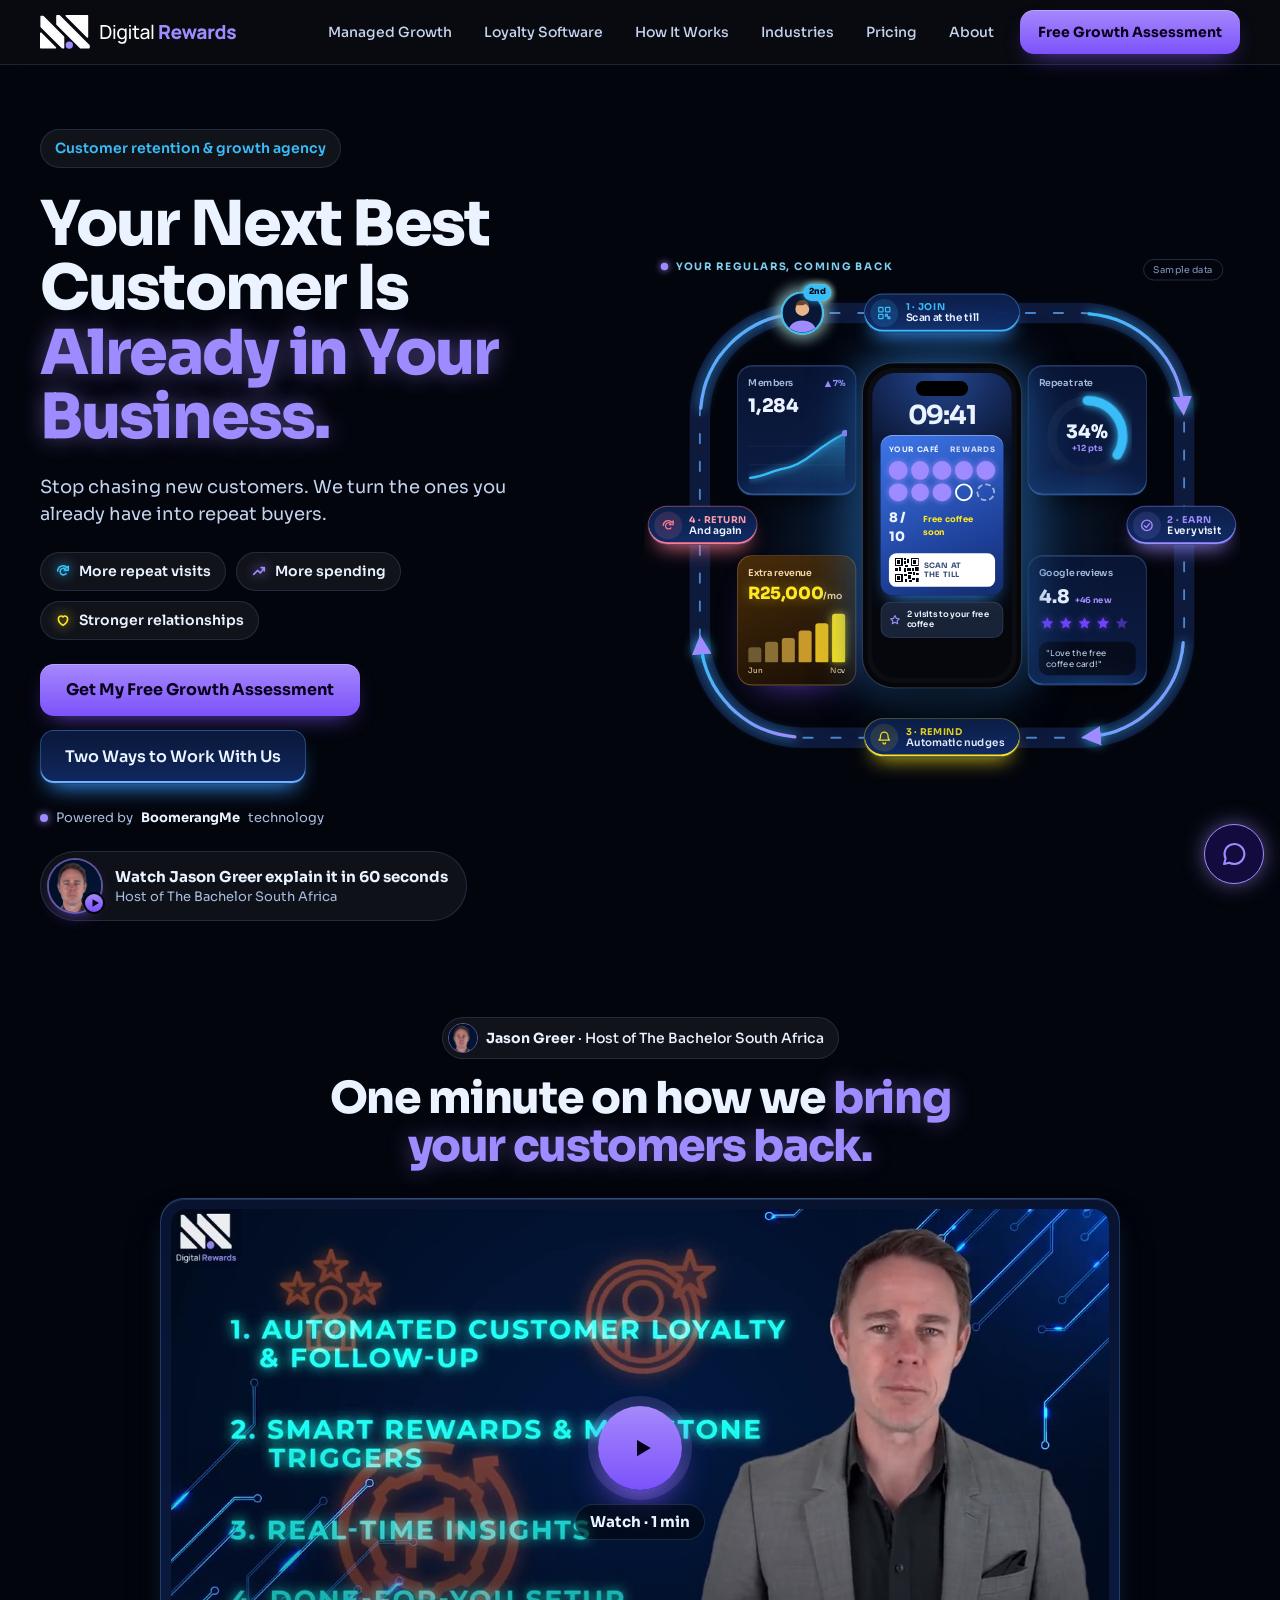
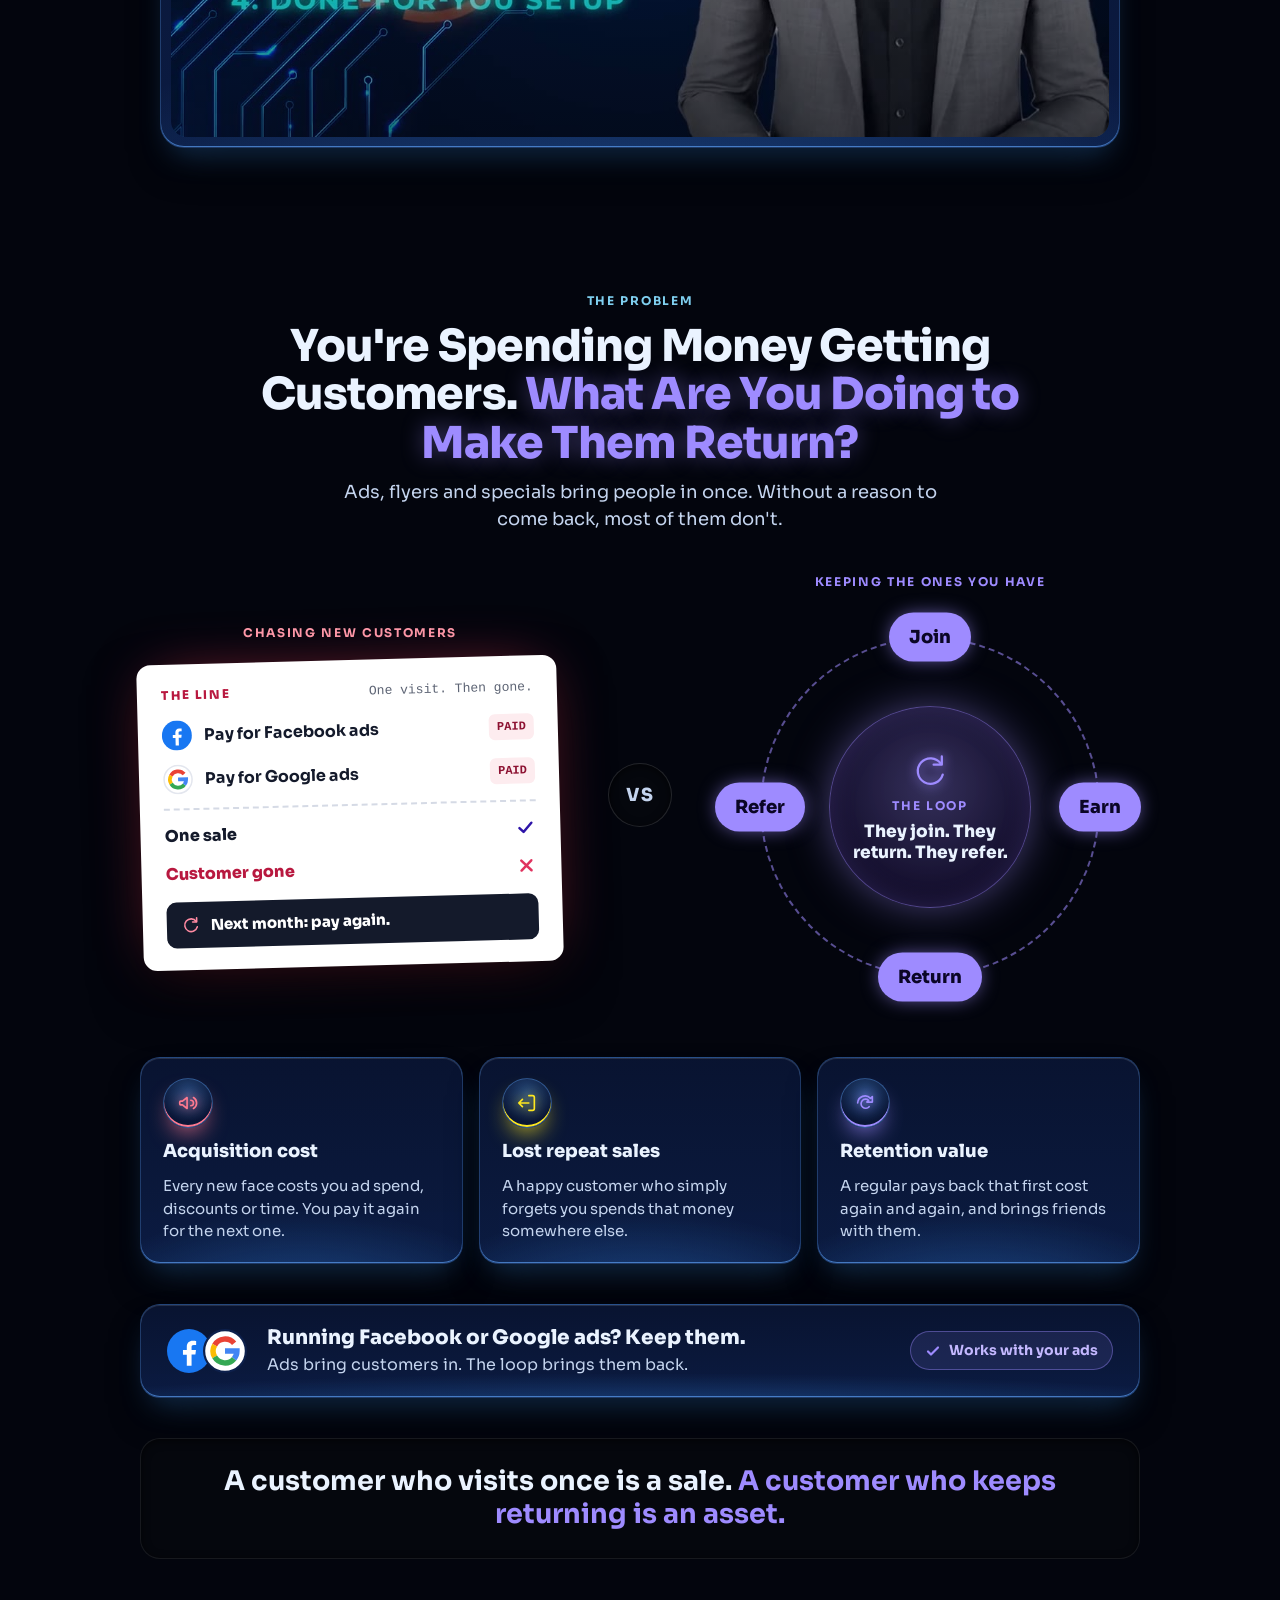
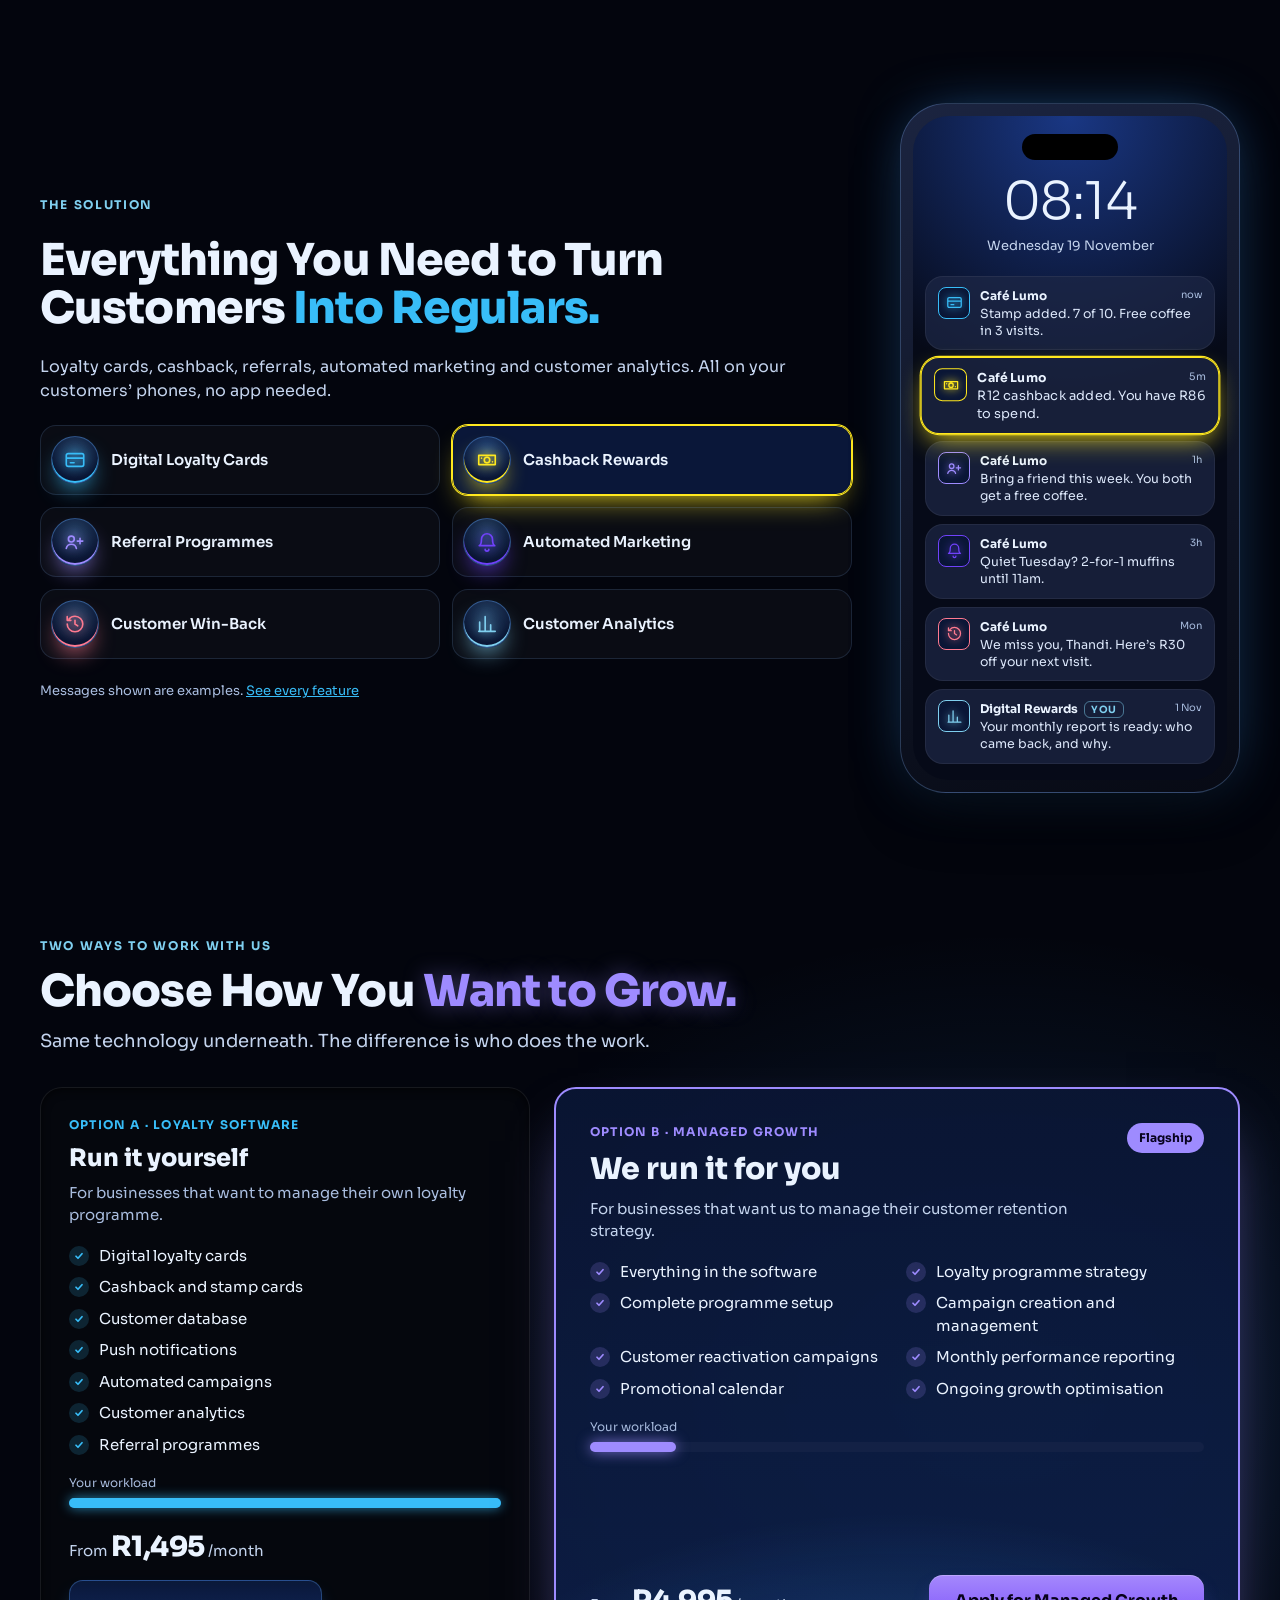
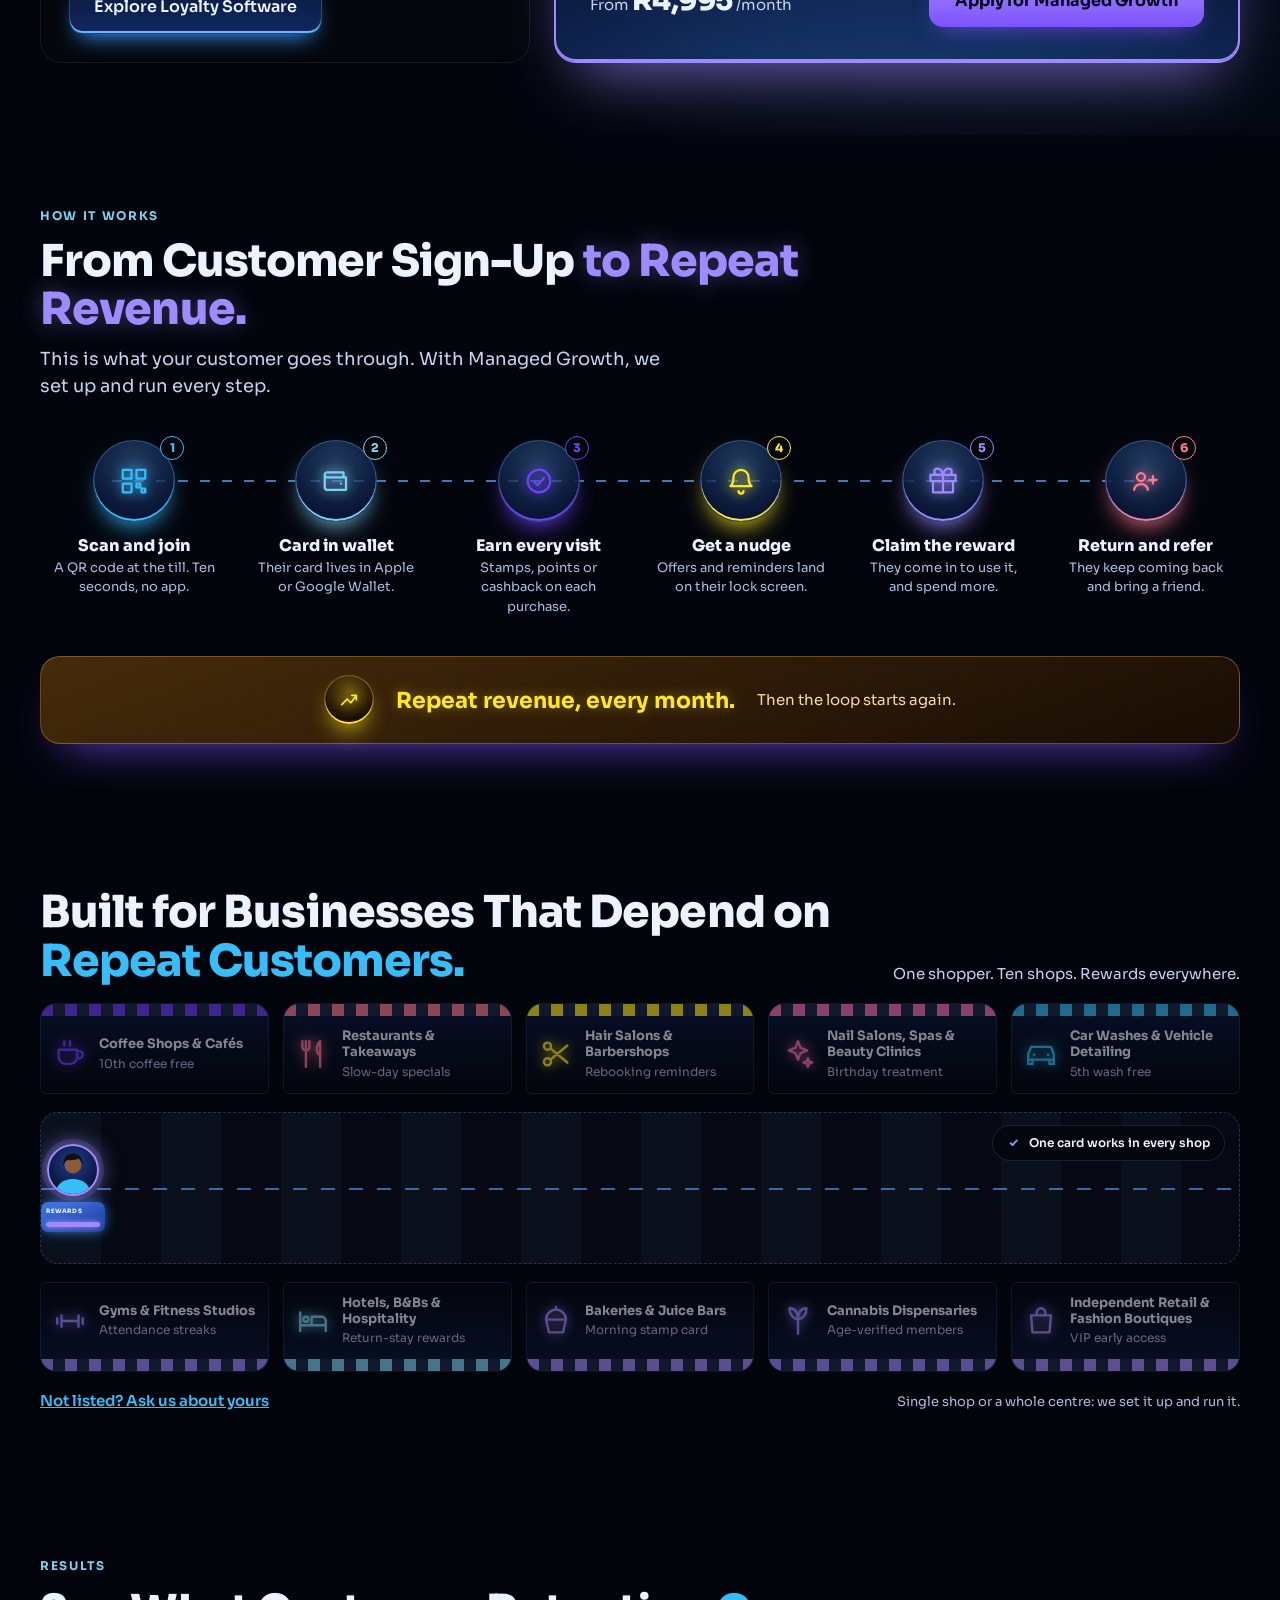
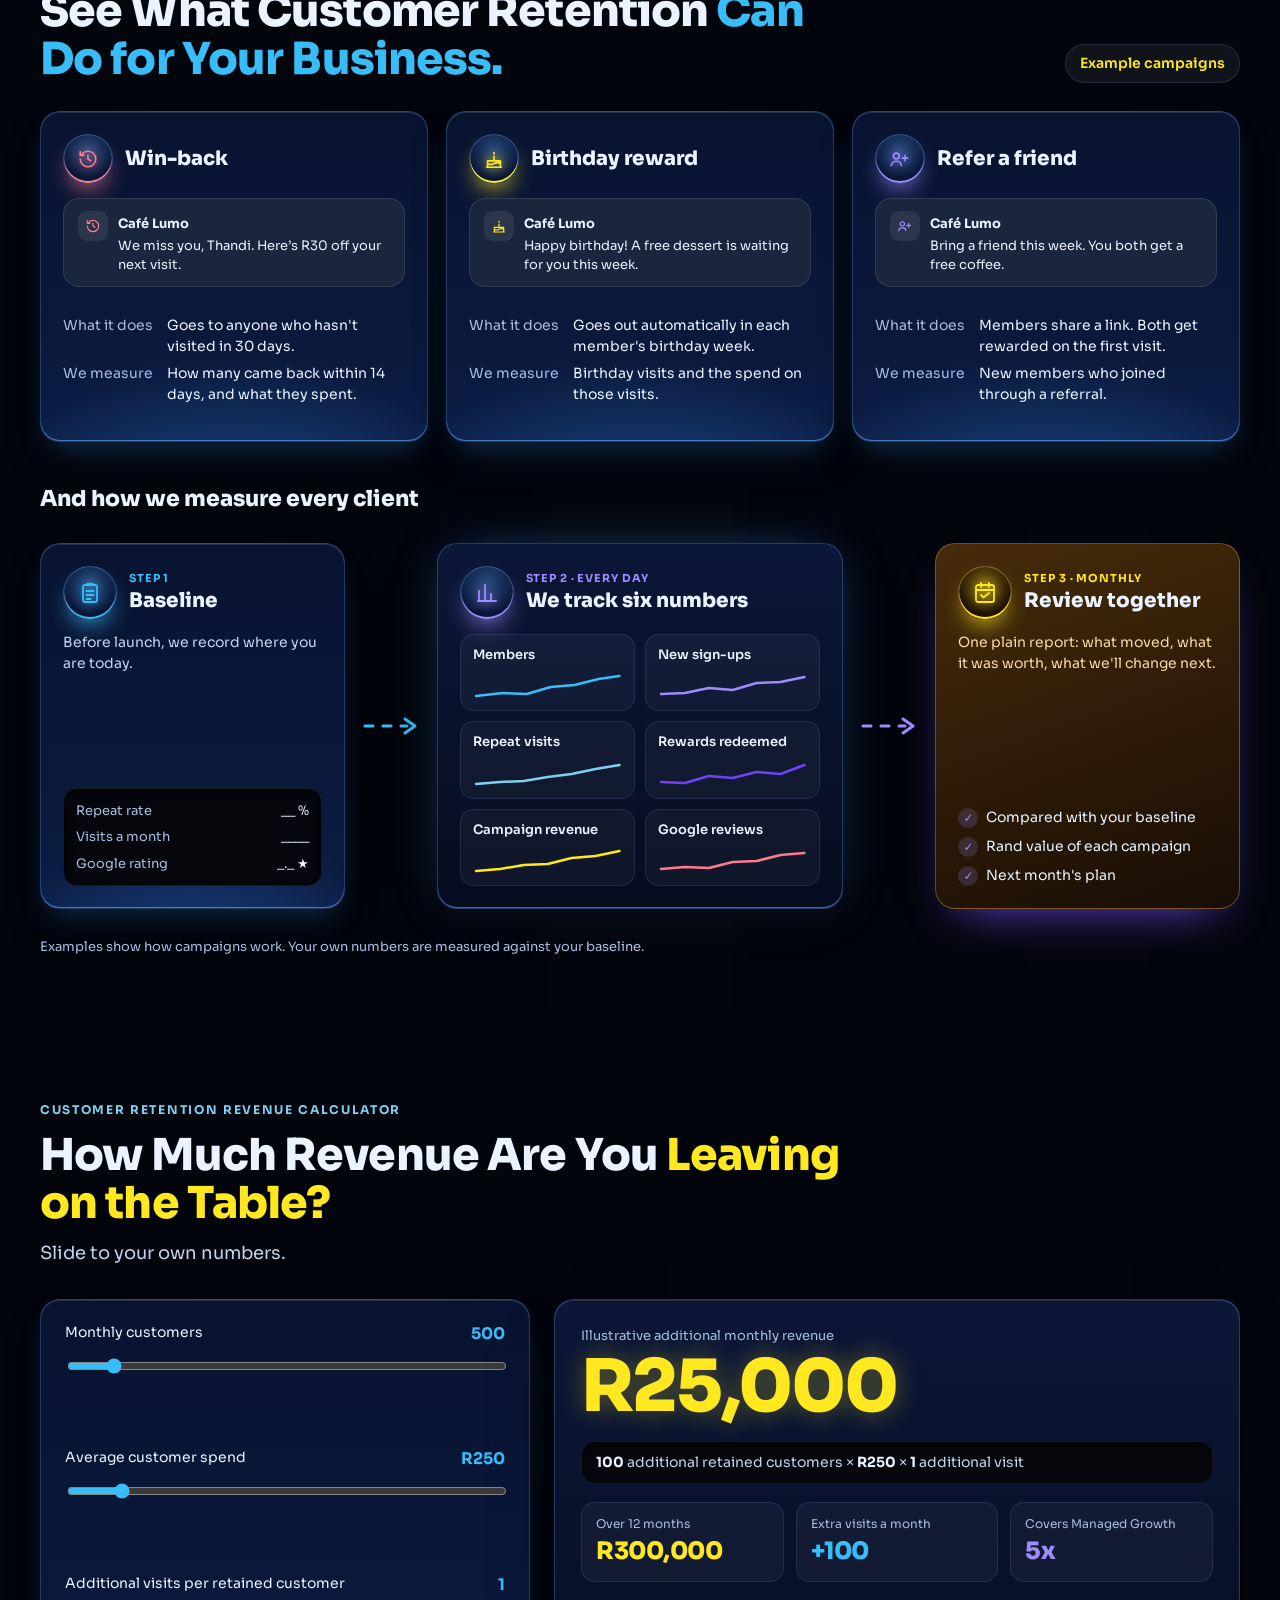
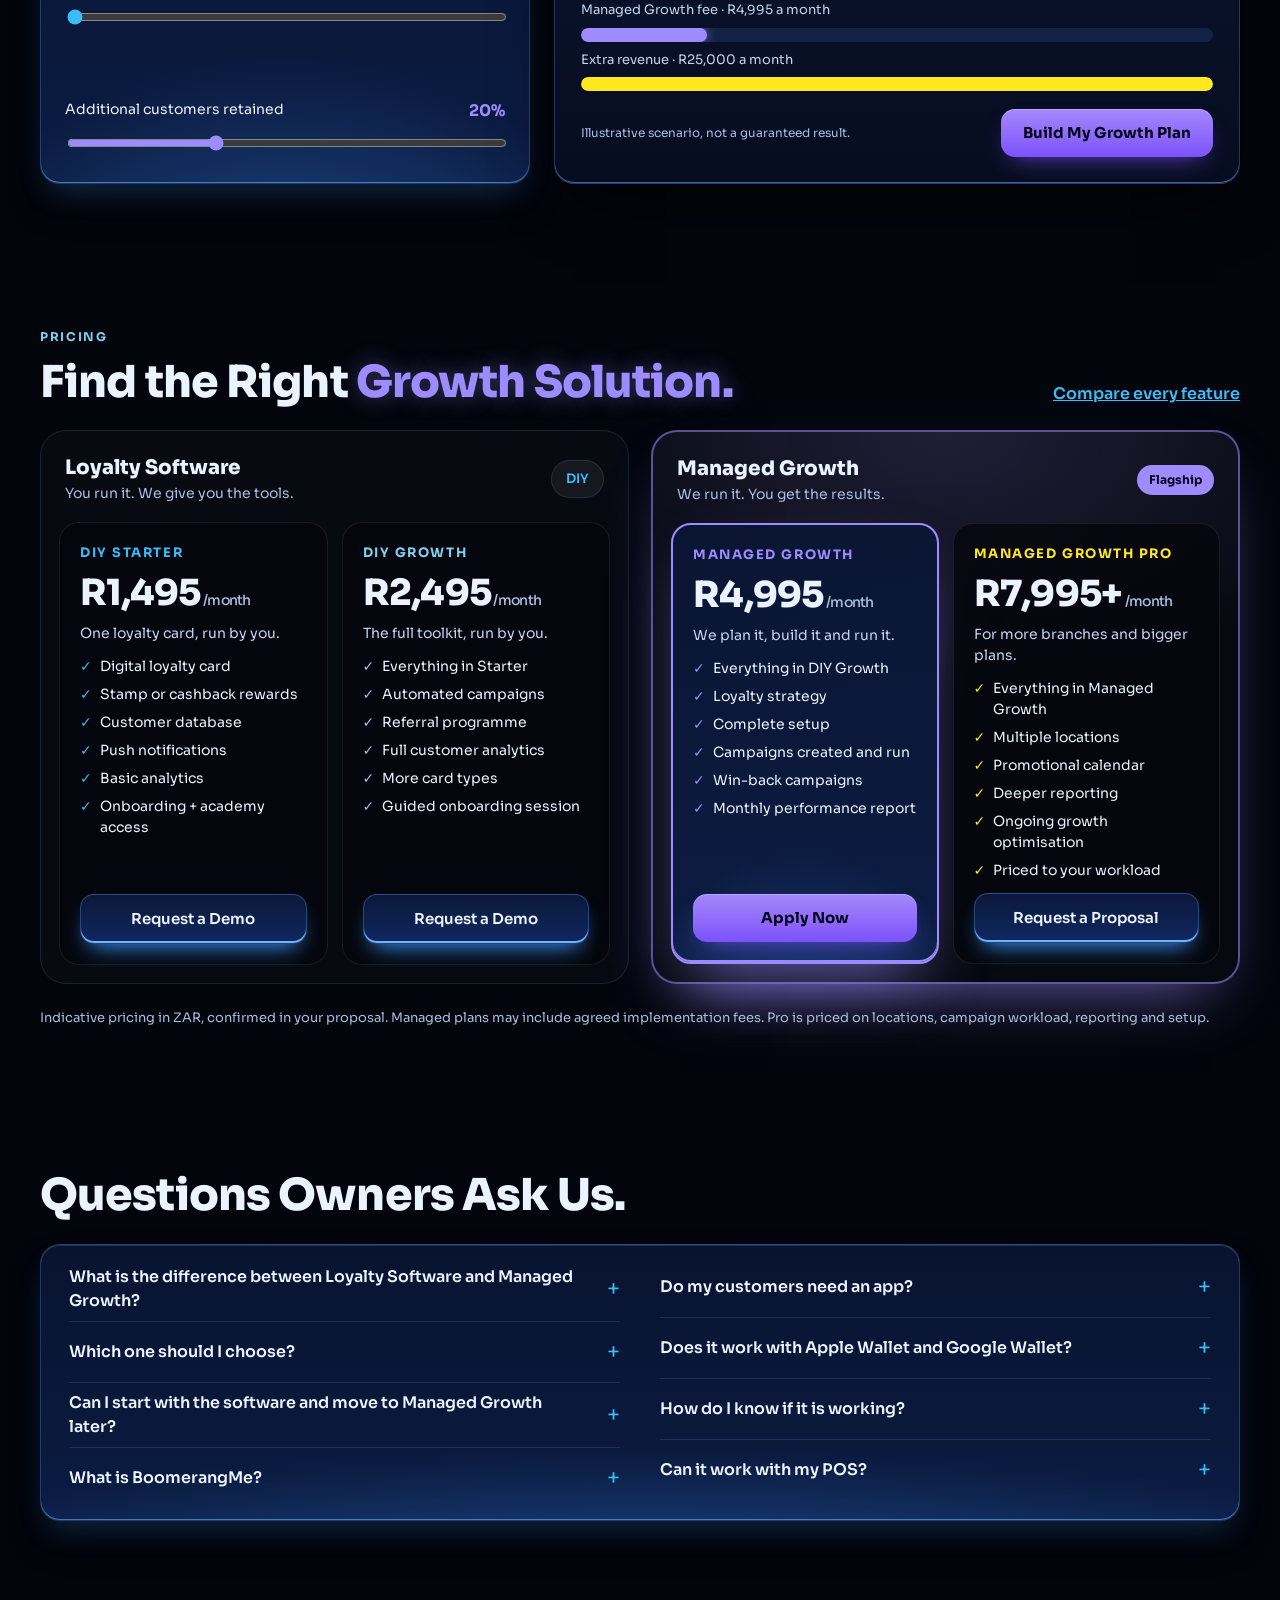
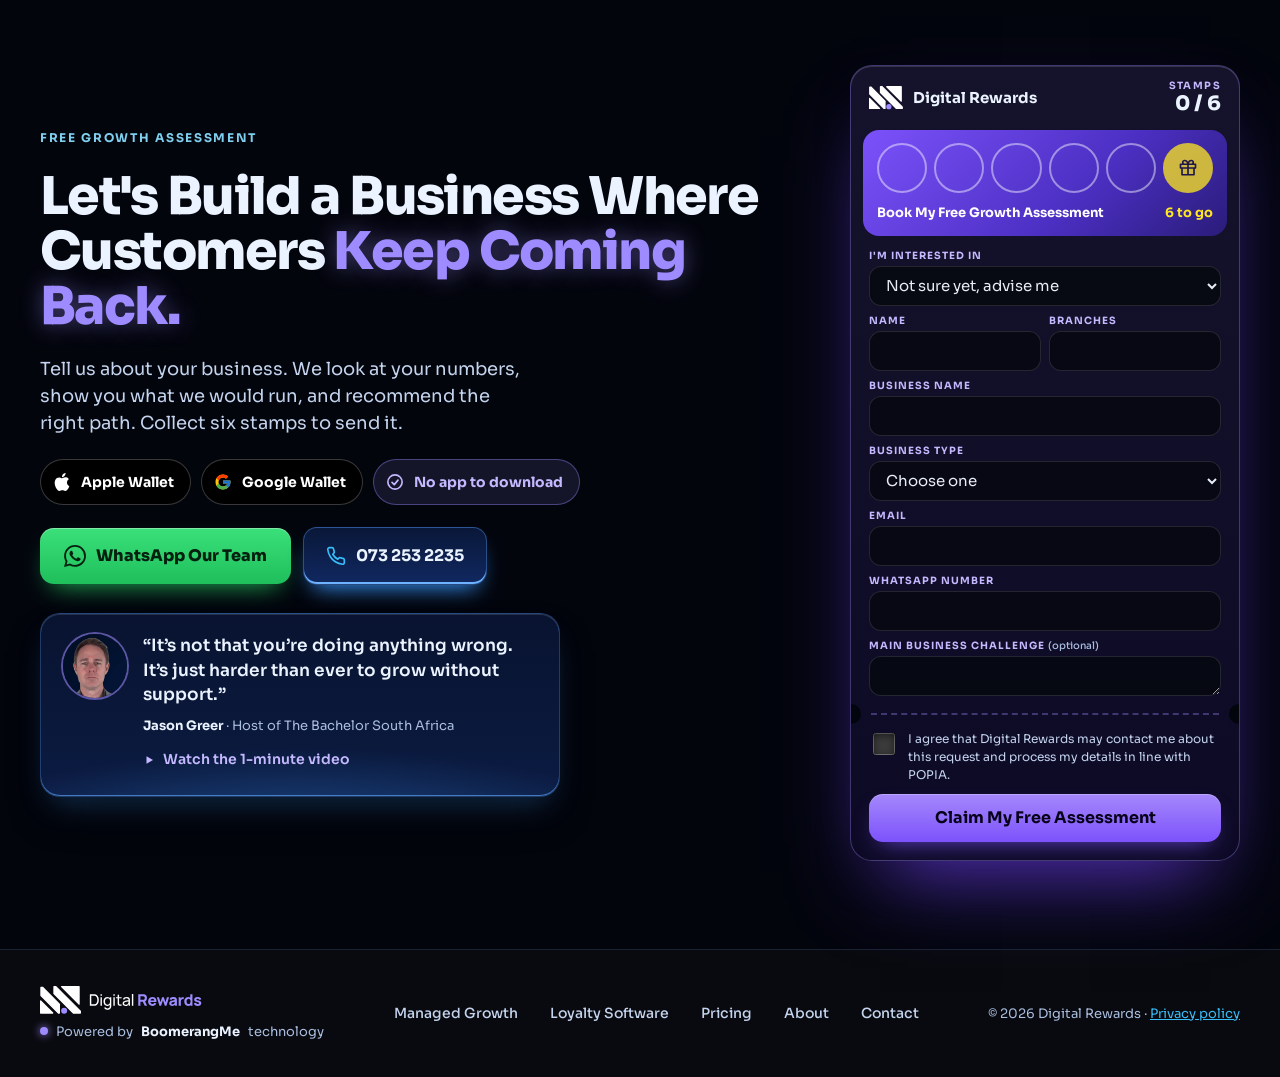
==== index.html @ 28b59754 "Digital Rewards v2: two-path site (Managed Growth flagship + DIY Loyalty Software), new home order, " ====
<!doctype html>
<html lang="en-ZA">
<head>
<meta charset="utf-8">
<meta name="viewport" content="width=device-width, initial-scale=1">
<meta name="robots" content="noindex, nofollow">
<title>Digital Rewards | Customer Retention &amp; Loyalty Agency South Africa</title>
<meta name="description" content="Digital Rewards helps local businesses attract, retain and reactivate customers with digital loyalty programmes, automated marketing and managed customer growth. Powered by BoomerangMe technology.">
<link rel="canonical" href="https://kavirg3.github.io/digital-rewards-v2/">
<meta property="og:type" content="website">
<meta property="og:title" content="Digital Rewards | Customer Retention &amp; Loyalty Agency South Africa">
<meta property="og:description" content="Digital Rewards helps local businesses attract, retain and reactivate customers with digital loyalty programmes, automated marketing and managed customer growth. Powered by BoomerangMe technology.">
<meta property="og:url" content="https://kavirg3.github.io/digital-rewards-v2/">
<meta name="theme-color" content="#03050D">
<link rel="icon" href="favicon.svg?v=2" type="image/svg+xml">
<link rel="icon" href="brand/png/favicon-32.png?v=2" sizes="32x32" type="image/png">
<link rel="apple-touch-icon" href="brand/png/dr-app-icon-180.png">
<meta property="og:image" content="https://kavirg3.github.io/digital-rewards-v2/brand/png/dr-share-1200x630.png">
<meta property="og:image:width" content="1200">
<meta property="og:image:height" content="630">
<link rel="preconnect" href="https://fonts.googleapis.com">
<link rel="preconnect" href="https://fonts.gstatic.com" crossorigin>
<link rel="stylesheet" href="https://fonts.googleapis.com/css2?family=Sora:wght@400;500;600;700;800&display=swap">
<link rel="stylesheet" href="styles.css?v=202611191200">
<link rel="stylesheet" href="v2.css?v=202611191200">
</head>
<body>
<a class="skip" href="#main">Skip to content</a>
<div style="background: radial-gradient(ellipse 1200px 700px at 20% -6%, rgba(29,53,140,0.42), transparent 62%), #03050D; color: #EAF3FF; font-family: Sora, system-ui, sans-serif; font-size: 16px; line-height: 1.5; color-scheme: dark">

<header style="position: sticky; top: 0; z-index: 20; background: rgba(11,13,17,0.74); backdrop-filter: blur(22px) saturate(150%); border-bottom: 1px solid rgba(120,170,235,0.16)">
<div style="max-width: 1200px; margin: 0 auto; padding: 10px 24px; display: flex; flex-wrap: wrap; align-items: center; justify-content: space-between; gap: 8px 20px">
<a href="./" style="display: flex; align-items: center; gap: 10px; color: #FFFFFF; text-decoration: none; font-weight: 800; font-size: 18px; min-height: 44px">
<img src="brand/dr-logo-horizontal.svg" alt="Digital Rewards" width="198" height="34" style="display:block"></a>
<nav aria-label="Main" style="display: flex; flex-wrap: wrap; align-items: center; gap: 2px 4px">
<a class="pill" href="managed-growth">Managed Growth</a>
<a class="pill" href="loyalty-software">Loyalty Software</a>
<a class="pill" href="./#how">How It Works</a>
<a class="pill" href="./#industries">Industries</a>
<a class="pill" href="pricing">Pricing</a>
<a class="pill" href="about">About</a>
<a class="cta" href="#assessment" style="min-height: 44px; padding: 0 18px; font-size: 14px; margin-left: 8px">Free Growth Assessment</a>
</nav>
</div>
</header>

<main id="main">
<section style="padding: 64px 24px 72px">
<div style="max-width: 1200px; margin: 0 auto; display: flex; flex-wrap: wrap; align-items: center; gap: 48px">
<div style="flex: 1 1 440px; min-width: 0; display: flex; flex-direction: column; gap: 24px">
<div class="chip" style="align-self: flex-start; color: #38BDF8">Customer retention &amp; growth agency</div>
<h1 style="margin: 0; font-size: clamp(36px, 5vw, 62px); line-height: 1.04; letter-spacing: -0.03em; font-weight: 800">Your Next Best Customer Is <span style="color: #9E8BFF; text-shadow: 0 0 22px rgba(158,139,255,0.45)">Already in Your Business.</span></h1>
<p style="margin: 0; color: #C4D4EE; font-size: 18px; max-width: 520px">Stop chasing new customers. We turn the ones you already have into repeat buyers.</p>
<div style="display: flex; flex-wrap: wrap; gap: 10px">
<span class="chip"><svg class="neon" aria-hidden="true" width="16" height="16" viewBox="0 0 24 24" fill="none" stroke="currentColor" stroke-width="2.4" stroke-linecap="round" stroke-linejoin="round" style="color: #38BDF8"><path d="M4 12a8 8 0 0114-5l2-2v6h-6l2-2a5 5 0 10.5 7"/></svg>More repeat visits</span>
<span class="chip"><svg class="neon" aria-hidden="true" width="16" height="16" viewBox="0 0 24 24" fill="none" stroke="currentColor" stroke-width="2.4" stroke-linecap="round" stroke-linejoin="round" style="color: #9E8BFF"><path d="M4 17l6-6 4 4 6-8M15 7h5v5"/></svg>More spending</span>
<span class="chip"><svg class="neon" aria-hidden="true" width="16" height="16" viewBox="0 0 24 24" fill="none" stroke="currentColor" stroke-width="2.4" stroke-linecap="round" stroke-linejoin="round" style="color: #FFE81F"><path d="M12 20s-7-4.4-7-10a4 4 0 017-2.5A4 4 0 0119 10c0 5.600-7 10-7 10z"/></svg>Stronger relationships</span>
</div>
<div style="display: flex; flex-wrap: wrap; gap: 14px">
<a class="cta" href="#assessment">Get My Free Growth Assessment</a>
<a class="edge" href="#paths">Two Ways to Work With Us</a>
</div>
<span class="v2-pw"><i></i>Powered by <b>BoomerangMe</b> technology</span>
<a class="jb" href="#video">
<span class="jb-face"><img src="media/jason-face.jpg?v=202611191200" alt="" width="52" height="52"><span class="jb-play" aria-hidden="true"><svg width="12" height="12" viewBox="0 0 24 24" fill="currentColor"><path d="M7 4.5v15l13-7.5z"/></svg></span></span>
<span class="jb-txt"><strong>Watch Jason Greer explain it in 60 seconds</strong><span>Host of The Bachelor South Africa</span></span>
</a>
</div>

<div class="hv" style="flex: 1 1 480px; min-width: 0; position: relative">
<div class="hv-in" style="width: 640px; height: 600px; position: absolute; left: 0; top: 0; overflow: hidden; background: radial-gradient(300px 300px at 50% 50%, rgba(56,152,255,0.32), transparent 70%); font-family: Sora, system-ui, sans-serif; color: #EAF3FF">

<svg aria-hidden="true" width="640" height="600" viewBox="0 0 640 600" fill="none" style="position: absolute; inset: 0">
<defs>
<linearGradient id="tc-g" x1="0" y1="0" x2="1" y2="1"><stop offset="0" stop-color="#38BDF8"/><stop offset="1" stop-color="#9E8BFF"/></linearGradient>
<marker id="tc-a" viewBox="0 0 10 10" refX="6" refY="5" markerWidth="6" markerHeight="6" orient="auto"><path d="M0 0L10 5L0 10z" fill="#9E8BFF"/></marker>
</defs>
<path d="M170 72 H470 A110 110 0 0 1 580 182 V418 A110 110 0 0 1 470 528 H170 A110 110 0 0 1 60 418 V182 A110 110 0 0 1 170 72 Z" stroke="#0E1A3C" stroke-width="22"/>
<path class="tc-flow" d="M170 72 H470 A110 110 0 0 1 580 182 V418 A110 110 0 0 1 470 528 H170 A110 110 0 0 1 60 418 V182 A110 110 0 0 1 170 72 Z" stroke="#5AA8FF" stroke-opacity="0.75" stroke-width="2" stroke-dasharray="10 20" stroke-linecap="round"/>
<g stroke="url(#tc-g)" stroke-width="3.5" stroke-linecap="round" marker-end="url(#tc-a)" style="filter: drop-shadow(0 0 6px #38BDF8)">
<path d="M478 73 A110 110 0 0 1 579 174"/><path d="M579 426 A110 110 0 0 1 478 527"/><path d="M162 527 A110 110 0 0 1 61 426"/><path d="M61 174 A110 110 0 0 1 162 73"/>
</g>
</svg>

<div style="position: absolute; left: 18px; top: 14px; display: flex; align-items: center; gap: 8px"><span style="width: 8px; height: 8px; border-radius: 50%; background: #9E8BFF; box-shadow: 0 0 8px #9E8BFF; animation: tc-blink 1.6s infinite"></span><span style="font-size: 11px; font-weight: 700; letter-spacing: 0.14em; text-transform: uppercase; color: #7FCFEF">Your regulars, coming back</span></div>
<div style="position: absolute; right: 18px; top: 14px; font-size: 10px; color: #7F97BE; border: 1px solid rgba(120,170,235,0.25); border-radius: 99px; padding: 3px 10px">Sample data</div>

<div style="position: absolute; left: 236px; top: 51px; width: 168px; height: 42px; border-radius: 99px; box-sizing: border-box; padding: 0 14px 0 6px; display: flex; align-items: center; gap: 8px; background: linear-gradient(180deg, rgba(13,32,76,0.95), rgba(18,44,104,0.98)); border: 1px solid rgba(96,165,250,0.4); box-shadow: inset 0 -2px 0 #38BDF8, 0 12px 22px -10px rgba(56,152,255,1)"><span style="width: 30px; height: 30px; border-radius: 50%; flex: none; background: rgba(56,189,248,0.16); display: flex; align-items: center; justify-content: center"><svg aria-hidden="true" width="16" height="16" viewBox="0 0 24 24" fill="none" stroke="#38BDF8" stroke-width="2" stroke-linejoin="round"><rect x="3" y="3" width="7" height="7" rx="1"/><rect x="14" y="3" width="7" height="7" rx="1"/><rect x="3" y="14" width="7" height="7" rx="1"/><path d="M14 14h3v3h-3zM18 18h3v3h-3z"/></svg></span><span style="display: flex; flex-direction: column; line-height: 1.15"><span style="font-size: 10px; font-weight: 700; color: #38BDF8; letter-spacing: 0.06em">1 · JOIN</span><span style="font-size: 11px; font-weight: 600">Scan at the till</span></span></div>
<div style="position: absolute; left: 518px; top: 279px; width: 118px; height: 42px; border-radius: 99px; box-sizing: border-box; padding: 0 10px 0 6px; display: flex; align-items: center; gap: 7px; background: linear-gradient(180deg, rgba(13,32,76,0.95), rgba(18,44,104,0.98)); border: 1px solid rgba(158,139,255,0.4); box-shadow: inset 0 -2px 0 #9E8BFF, 0 12px 22px -10px rgba(158,139,255,0.9)"><span style="width: 30px; height: 30px; border-radius: 50%; flex: none; background: rgba(158,139,255,0.14); display: flex; align-items: center; justify-content: center"><svg aria-hidden="true" width="16" height="16" viewBox="0 0 24 24" fill="none" stroke="#9E8BFF" stroke-width="2.2" stroke-linecap="round" stroke-linejoin="round"><circle cx="12" cy="12" r="8.5"/><path d="M8 12.5l3 3 5-6"/></svg></span><span style="display: flex; flex-direction: column; line-height: 1.15"><span style="font-size: 10px; font-weight: 700; color: #9E8BFF; letter-spacing: 0.06em">2 · EARN</span><span style="font-size: 11px; font-weight: 600">Every visit</span></span></div>
<div style="position: absolute; left: 236px; top: 507px; width: 168px; height: 42px; border-radius: 99px; box-sizing: border-box; padding: 0 14px 0 6px; display: flex; align-items: center; gap: 8px; background: linear-gradient(180deg, rgba(13,32,76,0.95), rgba(18,44,104,0.98)); border: 1px solid rgba(255,232,31,0.4); box-shadow: inset 0 -2px 0 #FFE81F, 0 12px 22px -10px rgba(255,232,31,0.8)"><span style="width: 30px; height: 30px; border-radius: 50%; flex: none; background: rgba(255,232,31,0.12); display: flex; align-items: center; justify-content: center"><svg aria-hidden="true" width="16" height="16" viewBox="0 0 24 24" fill="none" stroke="#FFE81F" stroke-width="2" stroke-linecap="round" stroke-linejoin="round"><path d="M6 9a6 6 0 0112 0c0 6 2.5 7 2.5 7h-17S6 15 6 9zM10 20a2 2 0 004 0"/></svg></span><span style="display: flex; flex-direction: column; line-height: 1.15"><span style="font-size: 10px; font-weight: 700; color: #FFE81F; letter-spacing: 0.06em">3 · REMIND</span><span style="font-size: 11px; font-weight: 600">Automatic nudges</span></span></div>
<div style="position: absolute; left: 4px; top: 279px; width: 118px; height: 42px; border-radius: 99px; box-sizing: border-box; padding: 0 10px 0 6px; display: flex; align-items: center; gap: 7px; background: linear-gradient(180deg, rgba(13,32,76,0.95), rgba(18,44,104,0.98)); border: 1px solid rgba(255,122,144,0.4); box-shadow: inset 0 -2px 0 #FF7A90, 0 12px 22px -10px rgba(255,122,144,0.9)"><span style="width: 30px; height: 30px; border-radius: 50%; flex: none; background: rgba(255,122,144,0.14); display: flex; align-items: center; justify-content: center"><svg aria-hidden="true" width="16" height="16" viewBox="0 0 24 24" fill="none" stroke="#FF7A90" stroke-width="2" stroke-linecap="round" stroke-linejoin="round"><path d="M4 12a8 8 0 0114-5l2-2v6h-6l2-2a5 5 0 10.5 7"/></svg></span><span style="display: flex; flex-direction: column; line-height: 1.15"><span style="font-size: 10px; font-weight: 700; color: #FF9CAC; letter-spacing: 0.06em">4 · RETURN</span><span style="font-size: 11px; font-weight: 600">And again</span></span></div>

<div style="position: absolute; left: 100px; top: 128px; width: 128px; height: 140px; border-radius: 16px; padding: 10px 11px; box-sizing: border-box; background: radial-gradient(120% 90% at 50% 130%, rgba(59,150,255,0.38), rgba(59,150,255,0) 62%), linear-gradient(180deg, rgba(10,22,54,0.92), rgba(13,32,76,0.88)); border: 1px solid rgba(96,165,250,0.26); box-shadow: inset 0 1px 0 rgba(255,255,255,0.10), inset 0 -1px 0 rgba(96,165,250,0.6), 0 16px 30px -16px rgba(0,0,0,0.9); display: flex; flex-direction: column; gap: 2px">
<div style="display: flex; justify-content: space-between; align-items: baseline"><span style="font-size: 10px; color: #A9BDDF; font-weight: 600">Members</span><span style="font-size: 9px; font-weight: 700; color: #9E8BFF">▲ 7%</span></div>
<span style="font-size: 20px; font-weight: 800; letter-spacing: -0.02em">1,284</span>
<svg aria-hidden="true" width="106" height="62" viewBox="0 0 106 62" fill="none" style="margin-top: auto"><defs><linearGradient id="tc-m" x1="0" y1="0" x2="0" y2="1"><stop offset="0" stop-color="#38BDF8" stop-opacity="0.5"/><stop offset="1" stop-color="#38BDF8" stop-opacity="0"/></linearGradient></defs><path d="M0 20H106M0 40H106" stroke="rgba(120,170,235,0.10)"/><path d="M2 54 C18 52 26 46 38 44 S60 36 70 28 S92 12 104 6 L104 62 L2 62Z" fill="url(#tc-m)"/><path d="M2 54 C18 52 26 46 38 44 S60 36 70 28 S92 12 104 6" stroke="#38BDF8" stroke-width="2.5" stroke-linecap="round" style="filter: drop-shadow(0 0 4px #38BDF8)"/><circle cx="104" cy="6" r="3.5" fill="#9E8BFF"/></svg>
</div>

<div style="position: absolute; left: 412px; top: 128px; width: 128px; height: 140px; border-radius: 16px; padding: 10px 11px; box-sizing: border-box; background: radial-gradient(120% 90% at 50% 130%, rgba(59,150,255,0.38), rgba(59,150,255,0) 62%), linear-gradient(180deg, rgba(10,22,54,0.92), rgba(13,32,76,0.88)); border: 1px solid rgba(96,165,250,0.26); box-shadow: inset 0 1px 0 rgba(255,255,255,0.10), inset 0 -1px 0 rgba(96,165,250,0.6), 0 16px 30px -16px rgba(0,0,0,0.9); display: flex; flex-direction: column; align-items: center; gap: 2px">
<span style="align-self: flex-start; font-size: 10px; color: #A9BDDF; font-weight: 600">Repeat rate</span>
<svg role="img" aria-label="Sample repeat rate 34 percent, up from 22" width="96" height="96" viewBox="0 0 96 96"><circle cx="48" cy="48" r="38" fill="none" stroke="#132145" stroke-width="10"/><circle cx="48" cy="48" r="38" fill="none" stroke="#3A4E78" stroke-width="10" stroke-dasharray="52.5 238.8" transform="rotate(-90 48 48)"/><circle cx="48" cy="48" r="38" fill="none" stroke="#38BDF8" stroke-width="10" stroke-linecap="round" stroke-dasharray="81.2 238.8" transform="rotate(-90 48 48)" style="filter: drop-shadow(0 0 5px #38BDF8)"/><text x="48" y="50" text-anchor="middle" fill="#EAF3FF" font-size="20" font-weight="800" font-family="Sora, sans-serif">34%</text><text x="48" y="64" text-anchor="middle" fill="#9E8BFF" font-size="9" font-weight="700" font-family="Sora, sans-serif">+12 pts</text></svg>
</div>

<div style="position: absolute; left: 100px; top: 332px; width: 128px; height: 140px; border-radius: 16px; padding: 10px 11px; box-sizing: border-box; background: linear-gradient(160deg, rgba(78,48,10,0.92), rgba(26,14,4,0.94)); border: 1px solid rgba(243,182,100,0.34); box-shadow: 0 18px 40px -24px rgba(124,82,251,0.85); display: flex; flex-direction: column; gap: 2px">
<span style="font-size: 10px; color: #F6D9A8; font-weight: 600">Extra revenue</span>
<span style="font-size: 18px; font-weight: 800; letter-spacing: -0.02em; color: #FFE81F; text-shadow: 0 0 14px rgba(255,232,31,0.4)">R25,000<span style="font-size: 10px; font-weight: 600; color: #F6D9A8">/mo</span></span>
<div style="margin-top: auto; display: flex; align-items: flex-end; gap: 4px; height: 52px">
<div style="flex: 1; height: 30%; border-radius: 3px 3px 1px 1px; background: #6E5A33"></div><div style="flex: 1; height: 42%; border-radius: 3px 3px 1px 1px; background: #8A6E36"></div><div style="flex: 1; height: 50%; border-radius: 3px 3px 1px 1px; background: #A98432"></div><div style="flex: 1; height: 66%; border-radius: 3px 3px 1px 1px; background: #C99B2A"></div><div style="flex: 1; height: 80%; border-radius: 3px 3px 1px 1px; background: #E6BC1F"></div><div style="flex: 1; height: 100%; border-radius: 3px 3px 1px 1px; background: #FFE81F; box-shadow: 0 0 10px rgba(255,232,31,0.7)"></div>
</div>
<div style="display: flex; justify-content: space-between; font-size: 8px; color: #F6D9A8"><span>Jun</span><span>Nov</span></div>
</div>

<div style="position: absolute; left: 412px; top: 332px; width: 128px; height: 140px; border-radius: 16px; padding: 10px 11px; box-sizing: border-box; background: radial-gradient(120% 90% at 50% 130%, rgba(59,150,255,0.38), rgba(59,150,255,0) 62%), linear-gradient(180deg, rgba(10,22,54,0.92), rgba(13,32,76,0.88)); border: 1px solid rgba(96,165,250,0.26); box-shadow: inset 0 1px 0 rgba(255,255,255,0.10), inset 0 -1px 0 rgba(96,165,250,0.6), 0 16px 30px -16px rgba(0,0,0,0.9); display: flex; flex-direction: column; gap: 4px">
<span style="font-size: 10px; color: #A9BDDF; font-weight: 600">Google reviews</span>
<div style="display: flex; align-items: baseline; gap: 5px"><span style="font-size: 20px; font-weight: 800">4.8</span><span style="font-size: 9px; font-weight: 700; color: #9E8BFF">+46 new</span></div>
<div style="display: flex; gap: 2px" role="img" aria-label="4.8 out of 5 stars">
<svg aria-hidden="true" width="18" height="18" viewBox="0 0 24 24" fill="#7042FA" style="filter: drop-shadow(0 0 4px rgba(112,66,250,0.7))"><path d="M12 3.5l2.6 5.4 5.9.8-4.3 4.1 1 5.8-5.2-2.8-5.2 2.8 1-5.8-4.3-4.1 5.9-.8z"/></svg><svg aria-hidden="true" width="18" height="18" viewBox="0 0 24 24" fill="#7042FA" style="filter: drop-shadow(0 0 4px rgba(112,66,250,0.7))"><path d="M12 3.5l2.6 5.4 5.9.8-4.3 4.1 1 5.8-5.2-2.8-5.2 2.8 1-5.8-4.3-4.1 5.9-.8z"/></svg><svg aria-hidden="true" width="18" height="18" viewBox="0 0 24 24" fill="#7042FA" style="filter: drop-shadow(0 0 4px rgba(112,66,250,0.7))"><path d="M12 3.5l2.6 5.4 5.9.8-4.3 4.1 1 5.8-5.2-2.8-5.2 2.8 1-5.8-4.3-4.1 5.9-.8z"/></svg><svg aria-hidden="true" width="18" height="18" viewBox="0 0 24 24" fill="#7042FA" style="filter: drop-shadow(0 0 4px rgba(112,66,250,0.7))"><path d="M12 3.5l2.6 5.4 5.9.8-4.3 4.1 1 5.8-5.2-2.8-5.2 2.8 1-5.8-4.3-4.1 5.9-.8z"/></svg><svg aria-hidden="true" width="18" height="18" viewBox="0 0 24 24" fill="#7042FA" opacity="0.55"><path d="M12 3.5l2.6 5.4 5.9.8-4.3 4.1 1 5.8-5.2-2.8-5.2 2.8 1-5.8-4.3-4.1 5.9-.8z"/></svg>
</div>
<div style="margin-top: auto; border-radius: 10px; padding: 6px 8px; background: rgba(5,7,13,0.7); font-size: 9px; color: #C4D4EE; line-height: 1.35">"Love the free coffee card!"</div>
</div>

<div style="position: absolute; left: 234px; top: 125px; width: 172px; height: 350px; border-radius: 34px; background: #0B0D13; border: 1px solid rgba(150,180,230,0.3); box-shadow: inset 0 0 0 5px #05060A, 0 30px 60px -18px rgba(0,0,0,0.9), 0 0 60px -6px rgba(56,152,255,0.8); padding: 10px; box-sizing: border-box">
<div style="height: 100%; border-radius: 26px; overflow: hidden; background: radial-gradient(160px 160px at 50% 0%, rgba(62,118,234,0.5), transparent 70%), linear-gradient(180deg, #0A1636, #05070D 75%); padding: 9px 9px 0; box-sizing: border-box; display: flex; flex-direction: column; gap: 7px">
<div style="align-self: center; width: 56px; height: 16px; border-radius: 99px; background: #000"></div>
<div style="text-align: center; font-size: 28px; font-weight: 700; letter-spacing: -0.04em; line-height: 1">09:41</div>
<div style="border-radius: 13px; background: linear-gradient(155deg, #3E76EA, #1D3F97 70%, #142C6E); box-shadow: inset 0 1px 0 rgba(255,255,255,0.35), 0 12px 22px -10px rgba(56,152,255,0.9); padding: 9px; display: flex; flex-direction: column; gap: 7px">
<div style="display: flex; justify-content: space-between; font-size: 8px; font-weight: 700; letter-spacing: 0.1em; text-transform: uppercase"><span>Your Café</span><span style="opacity: 0.85">Rewards</span></div>
<div style="display: grid; grid-template-columns: repeat(5, minmax(0, 1fr)); gap: 4px">
<div style="aspect-ratio: 1; border-radius: 50%; background: #9E8BFF; box-shadow: 0 0 7px rgba(158,139,255,0.85)"></div><div style="aspect-ratio: 1; border-radius: 50%; background: #9E8BFF; box-shadow: 0 0 7px rgba(158,139,255,0.85)"></div><div style="aspect-ratio: 1; border-radius: 50%; background: #9E8BFF; box-shadow: 0 0 7px rgba(158,139,255,0.85)"></div><div style="aspect-ratio: 1; border-radius: 50%; background: #9E8BFF; box-shadow: 0 0 7px rgba(158,139,255,0.85)"></div><div style="aspect-ratio: 1; border-radius: 50%; background: #9E8BFF; box-shadow: 0 0 7px rgba(158,139,255,0.85)"></div>
<div style="aspect-ratio: 1; border-radius: 50%; background: #9E8BFF; box-shadow: 0 0 7px rgba(158,139,255,0.85)"></div><div style="aspect-ratio: 1; border-radius: 50%; background: #9E8BFF; box-shadow: 0 0 7px rgba(158,139,255,0.85)"></div><div style="aspect-ratio: 1; border-radius: 50%; background: #9E8BFF; box-shadow: 0 0 7px rgba(158,139,255,0.85)"></div><div style="aspect-ratio: 1; border-radius: 50%; border: 2px solid #fff; box-sizing: border-box; animation: tc-pulse 2s infinite"></div><div style="aspect-ratio: 1; border-radius: 50%; border: 2px dashed rgba(255,255,255,0.55); box-sizing: border-box"></div>
</div>
<div style="display: flex; justify-content: space-between; align-items: baseline"><span style="font-size: 14px; font-weight: 800">8 / 10</span><span style="font-size: 9px; font-weight: 700; color: #FFE81F">Free coffee soon</span></div>
<div style="display: flex; align-items: center; gap: 6px; background: #fff; border-radius: 8px; padding: 5px 6px">
<svg role="img" aria-label="Member QR code" width="26" height="26" viewBox="0 0 21 21" shape-rendering="crispEdges"><path fill="#03050D" d="M0 0h7v7H0zM1 1v5h5V1zM2 2h3v3H2zM14 0h7v7h-7zM15 1v5h5V1zM16 2h3v3h-3zM0 14h7v7H0zM1 15v5h5v-5zM2 16h3v3H2zM8 0h2v2H8zM11 1h2v3h-2zM8 3h2v2H8zM9 6h3v2H9zM8 9h2v3H8zM11 9h3v2h-3zM15 9h2v2h-2zM18 8h3v3h-3zM0 9h3v2H0zM4 8h2v3H4zM12 12h3v2h-3zM16 12h2v3h-2zM19 13h2v2h-2zM8 14h3v2H8zM12 15h2v3h-2zM9 18h2v3H9zM15 17h3v2h-3zM19 17h2v4h-2zM13 19h2v2h-2z"/></svg>
<span style="font-size: 8px; font-weight: 700; color: #3A4E78; text-transform: uppercase; letter-spacing: 0.06em; line-height: 1.2">Scan at<br>the till</span>
</div>
</div>
<div style="border-radius: 11px; padding: 7px 8px; background: rgba(30,40,64,0.85); border: 1px solid rgba(255,255,255,0.10); display: flex; gap: 6px; align-items: center">
<svg aria-hidden="true" width="13" height="13" viewBox="0 0 24 24" fill="none" stroke="#9E8BFF" stroke-width="2.2" stroke-linecap="round" stroke-linejoin="round" style="flex: none"><path d="M12 3.5l2.6 5.4 5.9.8-4.3 4.1 1 5.8-5.2-2.8-5.2 2.8 1-5.8-4.3-4.1 5.9-.8z"/></svg>
<span style="font-size: 9px; font-weight: 600; line-height: 1.25">2 visits to your free coffee</span>
</div>
</div>
</div>

<div class="tc-walker" role="img" aria-label="A regular customer on their 9th visit" style="width: 46px; height: 46px">
<div style="width: 46px; height: 46px; border-radius: 50%; background: #0A1636; border: 2px solid #9E8BFF; box-shadow: 0 0 18px rgba(158,139,255,0.7); overflow: hidden; box-sizing: border-box; position: relative"><svg aria-hidden="true" width="42" height="42" viewBox="0 0 48 48" style="position: absolute; left: 0; top: 0"><circle cx="24" cy="19" r="8.5" fill="#C68B5E"/><path d="M15.5 17.5c0-6 4-9.5 8.5-9.5s8.5 3.5 8.5 9c-2-2.5-5-3.5-8.5-3.5s-6.5 1.5-8.5 4z" fill="#1E1410"/><path d="M6 48c1.5-10 8.5-15 18-15s16.5 5 18 15z" fill="#38BDF8"/></svg></div>
<div style="position: absolute; right: -8px; top: -8px; height: 18px; border-radius: 99px; background: #9E8BFF; color: #080320; font-size: 9px; font-weight: 800; display: flex; align-items: center; padding: 0 6px; box-shadow: 0 0 8px rgba(158,139,255,0.8)">9th</div>
</div>
<div class="tc-walker" role="img" aria-label="A customer on their 5th visit" style="width: 46px; height: 46px; animation-delay: -5s">
<div style="width: 46px; height: 46px; border-radius: 50%; background: #0A1636; border: 2px solid #FFE81F; box-shadow: 0 0 18px rgba(255,232,31,0.6); overflow: hidden; box-sizing: border-box; position: relative"><svg aria-hidden="true" width="42" height="42" viewBox="0 0 48 48" style="position: absolute; left: 0; top: 0"><circle cx="24" cy="19" r="8.5" fill="#8D5B3A"/><path d="M14.5 20c-1-8 3.5-12.5 9.5-12.5s10.5 4.5 9.5 12.5c-.5-4-2-6.5-4-7.5-2.5 1.5-7 2-11 1.5-2 1-3.5 3-4 6z" fill="#14100E"/><circle cx="16" cy="21" r="2.6" fill="#14100E"/><circle cx="32" cy="21" r="2.6" fill="#14100E"/><path d="M6 48c1.5-10 8.5-15 18-15s16.5 5 18 15z" fill="#FF7A90"/></svg></div>
<div style="position: absolute; right: -8px; top: -8px; height: 18px; border-radius: 99px; background: #FFE81F; color: #03050D; font-size: 9px; font-weight: 800; display: flex; align-items: center; padding: 0 6px; box-shadow: 0 0 8px rgba(255,232,31,0.8)">5th</div>
</div>
<div class="tc-walker" role="img" aria-label="A new customer on their 2nd visit" style="width: 46px; height: 46px; animation-delay: -10s">
<div style="width: 46px; height: 46px; border-radius: 50%; background: #0A1636; border: 2px solid #38BDF8; box-shadow: 0 0 18px rgba(56,189,248,0.7); overflow: hidden; box-sizing: border-box; position: relative"><svg aria-hidden="true" width="42" height="42" viewBox="0 0 48 48" style="position: absolute; left: 0; top: 0"><circle cx="24" cy="19" r="8.5" fill="#E8B48A"/><path d="M15.5 18c0-6.5 4-10 8.5-10s8.5 3.5 8.5 10c-1.5-3-3-4.5-4.5-5-2 1.5-6.5 2-10 1-1.2.8-2 2.2-2.5 4z" fill="#6B4423"/><path d="M6 48c1.5-10 8.5-15 18-15s16.5 5 18 15z" fill="#9E8BFF"/></svg></div>
<div style="position: absolute; right: -8px; top: -8px; height: 18px; border-radius: 99px; background: #38BDF8; color: #03050D; font-size: 9px; font-weight: 800; display: flex; align-items: center; padding: 0 6px; box-shadow: 0 0 8px rgba(56,189,248,0.8)">2nd</div>
</div>
</div>
</div>
</div>
</section>

<section id="video" class="mv" aria-labelledby="mv-h">
<div class="mv-wrap">
<div class="mv-head">
<div class="chip mv-who"><img src="media/jason-face.jpg?v=202611191200" alt="" width="28" height="28"><span><strong>Jason Greer</strong> · Host of The Bachelor South Africa</span></div>
<h2 id="mv-h">One minute on how we <span>bring your customers back.</span></h2>
</div>
<div class="mv-frame glass" data-mv>
<video class="mv-video" preload="none" playsinline poster="media/jason-poster.jpg?v=202611191200" aria-label="Jason Greer explains how Digital Rewards works">
<source src="media/jason.mp4?v=202611191200" type="video/mp4">
<a href="media/jason.mp4">Download the video</a>
</video>
<button type="button" class="mv-play" aria-label="Play the video (1 minute)">
<span class="mv-orb"><svg aria-hidden="true" width="30" height="30" viewBox="0 0 24 24" fill="currentColor"><path d="M8 5.5v13l11-6.5z"/></svg></span>
<span class="mv-len">Watch · 1 min</span>
</button>
</div>
</div>
</section>

<section id="problem" class="v2-sec">
<div style="max-width: 1200px; margin: 0 auto; display: flex; flex-direction: column; align-items: center; gap: 40px">
<div class="v2-head c">
<span class="v2-kick">The problem</span>
<h2 class="v2-h2">You're Spending Money Getting Customers. <span class="v2-v">What Are You Doing to Make Them Return?</span></h2>
<p class="v2-sub">Ads, flyers and specials bring people in once. Without a reason to come back, most of them don't.</p>
</div>
<div style="width: 100%; display: flex; flex-wrap: wrap; align-items: center; justify-content: center; gap: 32px 48px">
<div style="width: 100%; display: flex; flex-wrap: wrap; align-items: center; justify-content: center; gap: 32px 48px">
<div style="flex: 0 1 420px; min-width: 0; display: flex; flex-direction: column; align-items: center; gap: 18px">
<div style="font-size: 12px; font-weight: 700; letter-spacing: 0.14em; text-transform: uppercase; color: #FF9CAC">Chasing new customers</div>
<div role="group" aria-label="The line: paying for ads to win one sale" style="width: 100%; transform: rotate(-1.5deg); background: #FFFFFF; color: #141A2B; border-radius: 14px; padding: 22px 24px; box-sizing: border-box; display: flex; flex-direction: column; gap: 14px; box-shadow: 0 24px 50px rgba(0,0,0,0.5), 0 0 60px -20px rgba(255,59,92,0.7)">
<div style="display: flex; flex-wrap: wrap; justify-content: space-between; align-items: baseline; gap: 4px 12px">
<span style="font-size: 12px; font-weight: 800; letter-spacing: 0.14em; text-transform: uppercase; color: #B8183F">The line</span>
<span style="font-family: ui-monospace, Menlo, Consolas, monospace; font-size: 13px; color: #5D6474">One visit. Then gone.</span>
</div>
<div style="display: flex; align-items: center; justify-content: space-between; gap: 12px">
<span style="display: flex; align-items: center; gap: 12px; font-weight: 700; font-size: 16px">
<svg width="30" height="30" viewBox="0 0 24 24" aria-hidden="true" style="flex: none"><circle cx="12" cy="12" r="12" fill="#1877F2"/><path d="M13.4 20v-6.1h2.1l.3-2.5h-2.4V9.9c0-.7.2-1.2 1.2-1.2h1.3V6.5c-.2 0-1-.1-1.9-.1-1.9 0-3.2 1.2-3.2 3.3v1.8H8.7v2.5h2.1V20z" fill="#FFFFFF"/></svg>
Pay for Facebook ads</span>
<span style="font-family: ui-monospace, Menlo, Consolas, monospace; font-size: 12px; font-weight: 600; padding: 4px 8px; border-radius: 6px; background: #FDECEF; color: #8D1232">PAID</span>
</div>
<div style="display: flex; align-items: center; justify-content: space-between; gap: 12px">
<span style="display: flex; align-items: center; gap: 12px; font-weight: 700; font-size: 16px">
<svg width="30" height="30" viewBox="0 0 24 24" aria-hidden="true" style="flex: none"><circle cx="12" cy="12" r="11.2" fill="#FFFFFF" stroke="#E3E6EE" stroke-width="1.2"/><g fill="none" stroke-width="3"><path d="M16.98 7.82A6.5 6.5 0 0 0 6.37 8.75" stroke="#EA4335"/><path d="M6.37 8.75A6.5 6.5 0 0 0 6.37 15.25" stroke="#FBBC05"/><path d="M6.37 15.25A6.5 6.5 0 0 0 16.98 16.18" stroke="#34A853"/><path d="M16.98 16.18A6.5 6.5 0 0 0 18.5 12H12" stroke="#4285F4"/></g></svg>
Pay for Google ads</span>
<span style="font-family: ui-monospace, Menlo, Consolas, monospace; font-size: 12px; font-weight: 600; padding: 4px 8px; border-radius: 6px; background: #FDECEF; color: #8D1232">PAID</span>
</div>
<div style="border-top: 2px dashed #D5DAE5"></div>
<div style="display: flex; align-items: center; justify-content: space-between; gap: 12px">
<span style="font-weight: 800; font-size: 16px">One sale</span>
<svg width="22" height="22" viewBox="0 0 22 22" fill="none" aria-hidden="true"><path d="M5 11.5l4 4 8-9" stroke="#2E15A9" stroke-width="2.5" stroke-linecap="round" stroke-linejoin="round"/></svg>
</div>
<div style="display: flex; align-items: center; justify-content: space-between; gap: 12px">
<span style="font-weight: 800; font-size: 16px; color: #B8183F">Customer gone</span>
<svg width="22" height="22" viewBox="0 0 22 22" fill="none" aria-hidden="true"><path d="M6 6l10 10M16 6L6 16" stroke="#E0335F" stroke-width="2.5" stroke-linecap="round"/></svg>
</div>
<div style="display: flex; align-items: center; gap: 10px; margin-top: 2px; padding: 12px 14px; border-radius: 10px; background: #141A2B; color: #FFFFFF; font-weight: 800; font-size: 15px">
<svg width="20" height="20" viewBox="0 0 44 44" fill="none" aria-hidden="true"><path d="M34 14a14 14 0 1 0 2 12" stroke="#FF8AA2" stroke-width="3.5" stroke-linecap="round"/><path d="M35 6v9h-9" stroke="#FF8AA2" stroke-width="3.5" stroke-linecap="round" stroke-linejoin="round"/></svg>
Next month: pay again.</div>
</div>
</div>

<div aria-hidden="true" class="well" style="flex: none; width: 64px; height: 64px; border-radius: 50%; border-color: rgba(255,255,255,0.12); display: flex; align-items: center; justify-content: center; font-weight: 800; font-size: 18px; letter-spacing: 0.06em; color: #C4D4EE">VS</div>

<div style="flex: 0 1 420px; min-width: 0; display: flex; flex-direction: column; align-items: center; gap: 6px">
<div style="font-size: 12px; font-weight: 700; letter-spacing: 0.14em; text-transform: uppercase; color: #9E8BFF">Keeping the ones you have</div>
<div role="group" aria-label="The loop: they join, earn, return and refer" style="position: relative; width: 100%; aspect-ratio: 1">
<div style="position: absolute; inset: 9.5%; border-radius: 50%; border: 2px dashed rgba(158,139,255,0.55)"></div>
<div style="position: absolute; inset: 26%; border-radius: 50%; background: radial-gradient(circle at 50% 40%, rgba(158,139,255,0.32), #120D2A 72%); border: 1px solid rgba(158,139,255,0.45); box-shadow: 0 0 46px -6px rgba(158,139,255,0.55), inset 0 0 26px rgba(158,139,255,0.18)"></div>
<div style="position: absolute; inset: 26%; display: flex; flex-direction: column; align-items: center; justify-content: center; gap: 6px; text-align: center; padding: 8px">
<svg class="neon" width="40" height="40" viewBox="0 0 44 44" fill="none" aria-hidden="true" style="color: #9E8BFF"><path d="M34 14a14 14 0 1 0 2 12" stroke="currentColor" stroke-width="2.5" stroke-linecap="round"/><path d="M35 6v9h-9" stroke="currentColor" stroke-width="2.5" stroke-linecap="round" stroke-linejoin="round"/></svg>
<span style="font-size: 12px; font-weight: 700; letter-spacing: 0.14em; text-transform: uppercase; color: #9E8BFF">The loop</span>
<span style="font-size: clamp(14px, 3.6vw, 17px); font-weight: 800; line-height: 1.25">They join. They return. They refer.</span>
</div>
<span style="position: absolute; top: 9.5%; left: 50%; transform: translate(-50%, -50%); background: #9E8BFF; color: #0B0626; font-weight: 800; font-size: clamp(14px, 3.6vw, 18px); padding: 11px 20px; border-radius: 999px; box-shadow: 0 0 20px -4px rgba(158,139,255,0.8)">Join</span>
<span style="position: absolute; top: 50%; right: 9.5%; transform: translate(50%, -50%); background: #9E8BFF; color: #0B0626; font-weight: 800; font-size: clamp(14px, 3.6vw, 18px); padding: 11px 20px; border-radius: 999px; box-shadow: 0 0 20px -4px rgba(158,139,255,0.8)">Earn</span>
<span style="position: absolute; bottom: 9.5%; left: 50%; transform: translate(-50%, 50%); background: #9E8BFF; color: #0B0626; font-weight: 800; font-size: clamp(14px, 3.6vw, 18px); padding: 11px 20px; border-radius: 999px; box-shadow: 0 0 20px -4px rgba(158,139,255,0.8)">Return</span>
<span style="position: absolute; top: 50%; left: 9.5%; transform: translate(-50%, -50%); background: #9E8BFF; color: #0B0626; font-weight: 800; font-size: clamp(14px, 3.6vw, 18px); padding: 11px 20px; border-radius: 999px; box-shadow: 0 0 20px -4px rgba(158,139,255,0.8)">Refer</span>
</div>
</div>
</div>
</div>
<div class="v2-tiles">
<div class="glass v2-tile"><div class="orb" style="color: #FF7A90"><svg class="neon" aria-hidden="true" width="22" height="22" viewBox="0 0 24 24" fill="none" stroke="currentColor" stroke-width="1.8" stroke-linecap="round" stroke-linejoin="round"><path d="M3 11v2a1 1 0 001 1h2l5 4V6L6 10H4a1 1 0 00-1 1zM15 9a3 3 0 010 6M18 6a7 7 0 010 12"/></svg></div><h3>Acquisition cost</h3><p>Every new face costs you ad spend, discounts or time. You pay it again for the next one.</p></div>
<div class="glass v2-tile"><div class="orb" style="color: #FFE81F"><svg class="neon" aria-hidden="true" width="22" height="22" viewBox="0 0 24 24" fill="none" stroke="currentColor" stroke-width="1.8" stroke-linecap="round" stroke-linejoin="round"><path d="M14 4h4a2 2 0 012 2v12a2 2 0 01-2 2h-4M3 12h11M7 8l-4 4 4 4"/></svg></div><h3>Lost repeat sales</h3><p>A happy customer who simply forgets you spends that money somewhere else.</p></div>
<div class="glass v2-tile"><div class="orb" style="color: #9E8BFF"><svg class="neon" aria-hidden="true" width="22" height="22" viewBox="0 0 24 24" fill="none" stroke="currentColor" stroke-width="1.8" stroke-linecap="round" stroke-linejoin="round"><path d="M4 12a8 8 0 0114-5l2-2v6h-6l2-2a5 5 0 10.5 7"/></svg></div><h3>Retention value</h3><p>A regular pays back that first cost again and again, and brings friends with them.</p></div>
</div>
<div class="glass" style="width: 100%; max-width: 1000px; padding: 20px 26px; display: flex; flex-wrap: wrap; align-items: center; justify-content: center; gap: 14px 20px">
<span style="display: flex; flex: none">
<svg width="44" height="44" viewBox="0 0 24 24" role="img" aria-label="Facebook"><circle cx="12" cy="12" r="12" fill="#1877F2"/><path d="M13.4 20v-6.1h2.1l.3-2.5h-2.4V9.9c0-.7.2-1.2 1.2-1.2h1.3V6.5c-.2 0-1-.1-1.9-.1-1.9 0-3.2 1.2-3.2 3.3v1.8H8.7v2.5h2.1V20z" fill="#FFFFFF"/></svg>
<svg width="44" height="44" viewBox="0 0 24 24" role="img" aria-label="Google" style="margin-left: -8px"><circle cx="12" cy="12" r="11.4" fill="#FFFFFF" stroke="#0D204C" stroke-width="1.2"/><g fill="none" stroke-width="3"><path d="M16.98 7.82A6.5 6.5 0 0 0 6.37 8.75" stroke="#EA4335"/><path d="M6.37 8.75A6.5 6.5 0 0 0 6.37 15.25" stroke="#FBBC05"/><path d="M6.37 15.25A6.5 6.5 0 0 0 16.98 16.18" stroke="#34A853"/><path d="M16.98 16.18A6.5 6.5 0 0 0 18.5 12H12" stroke="#4285F4"/></g></svg>
</span>
<div style="flex: 1 1 380px; min-width: 0; display: flex; flex-direction: column; gap: 2px">
<span style="font-size: clamp(17px, 1.8vw, 20px); font-weight: 800; line-height: 1.3">Running Facebook or Google ads? Keep them.</span>
<span style="font-size: 16px; color: #C4D4EE">Ads bring customers in. The loop brings them back.</span>
</div>
<span style="flex: none; display: inline-flex; align-items: center; gap: 8px; padding: 8px 14px; border-radius: 999px; background: rgba(158,139,255,0.12); border: 1px solid rgba(158,139,255,0.4); color: #C4B8FF; font-size: 14px; font-weight: 700">
<svg width="16" height="16" viewBox="0 0 16 16" fill="none" aria-hidden="true"><path d="M3 8.5l3 3 7-7" stroke="#9E8BFF" stroke-width="2.2" stroke-linecap="round" stroke-linejoin="round"/></svg>
Works with your ads</span>
</div>
<div class="well" style="width: 100%; max-width: 1000px; padding: 26px 28px; text-align: center; border-radius: 20px; font-size: clamp(19px, 2.3vw, 27px); font-weight: 700; line-height: 1.25">A customer who visits once is a sale. <span style="color: #9E8BFF">A customer who keeps returning is an asset.</span></div>
</div>
</section>

<section id="solution" style="padding: 72px 24px">
<div class="fx-wrap" style="max-width: 1200px; margin: 0 auto">
<div class="fx-copy">
<span class="v2-kick">The solution</span>
<h2 class="v2-h2" style="max-width: 820px">Everything You Need to Turn Customers <span class="v2-b">Into Regulars.</span></h2>
<p style="margin: 0; color: #C4D4EE">Loyalty cards, cashback, referrals, automated marketing and customer analytics. All on your customers’ phones, no app needed.</p>
<ul class="fx-list">
<li class="on" data-fx="0" style="color: #38BDF8"><span class="orb fx-orb"><svg aria-hidden="true" width="22" height="22" viewBox="0 0 24 24" fill="none" stroke="currentColor" stroke-width="1.8" stroke-linecap="round" stroke-linejoin="round"><path d="M4.5 5h15a2 2 0 012 2v10a2 2 0 01-2 2h-15a2 2 0 01-2-2V7a2 2 0 012-2zM2.5 10h19M7 15h4"/></svg></span><span class="fx-name">Digital Loyalty Cards</span></li>
<li data-fx="1" style="color: #FFE81F"><span class="orb fx-orb"><svg aria-hidden="true" width="22" height="22" viewBox="0 0 24 24" fill="none" stroke="currentColor" stroke-width="1.8" stroke-linecap="round" stroke-linejoin="round"><path d="M3 7h18v10H3zM12 15a3 3 0 100-6 3 3 0 000 6zM6 10v.01M18 14v.01"/></svg></span><span class="fx-name">Cashback Rewards</span></li>
<li data-fx="2" style="color: #9E8BFF"><span class="orb fx-orb"><svg aria-hidden="true" width="22" height="22" viewBox="0 0 24 24" fill="none" stroke="currentColor" stroke-width="1.8" stroke-linecap="round" stroke-linejoin="round"><path d="M8 12a3.2 3.2 0 100-6.4A3.2 3.2 0 008 12zM2.5 19c.6-3 2.8-4.5 5.5-4.5s4.9 1.5 5.5 4.5M17.5 8v6M14.5 11h6"/></svg></span><span class="fx-name">Referral Programmes</span></li>
<li data-fx="3" style="color: #7042FA"><span class="orb fx-orb"><svg aria-hidden="true" width="22" height="22" viewBox="0 0 24 24" fill="none" stroke="currentColor" stroke-width="1.8" stroke-linecap="round" stroke-linejoin="round"><path d="M6 9a6 6 0 0112 0c0 6 2.5 7 2.5 7h-17S6 15 6 9zM10 20a2 2 0 004 0"/></svg></span><span class="fx-name">Automated Marketing</span></li>
<li data-fx="4" style="color: #FF7A90"><span class="orb fx-orb"><svg aria-hidden="true" width="22" height="22" viewBox="0 0 24 24" fill="none" stroke="currentColor" stroke-width="1.8" stroke-linecap="round" stroke-linejoin="round"><path d="M3.5 12a8.5 8.5 0 108.5-8.5c-2.6 0-4.9 1.1-6.5 3M3.5 4v4h4M12 8v4l3 2"/></svg></span><span class="fx-name">Customer Win-Back</span></li>
<li data-fx="5" style="color: #7FCFEF"><span class="orb fx-orb"><svg aria-hidden="true" width="22" height="22" viewBox="0 0 24 24" fill="none" stroke="currentColor" stroke-width="1.8" stroke-linecap="round" stroke-linejoin="round"><path d="M4 20V10M10 20V4M16 20v-7M21 20H3"/></svg></span><span class="fx-name">Customer Analytics</span></li>
</ul>
<p style="margin: 0; font-size: 13px; color: #A9BDDF">Messages shown are examples. <a href="loyalty-software">See every feature</a></p>
</div>
<div class="fx-phone" role="img" aria-label="A phone lock screen showing example messages from a café's rewards programme: a stamp, cashback, a referral offer, a special, a come-back offer and the owner's monthly report">
<div class="fx-screen">
<div class="fx-notch"></div>
<div class="fx-time">08:14</div>
<div class="fx-date">Wednesday 19 November</div>
<ul class="fx-notes" aria-hidden="true">
<li class="fx-note on" data-fx="0" style="color: #38BDF8"><span class="fx-ic"><svg aria-hidden="true" width="17" height="17" viewBox="0 0 24 24" fill="none" stroke="currentColor" stroke-width="1.8" stroke-linecap="round" stroke-linejoin="round"><path d="M4.5 5h15a2 2 0 012 2v10a2 2 0 01-2 2h-15a2 2 0 01-2-2V7a2 2 0 012-2zM2.5 10h19M7 15h4"/></svg></span><div><div class="fx-top"><b>Café Lumo</b><small>now</small></div><p>Stamp added. 7 of 10. Free coffee in 3 visits.</p></div></li>
<li class="fx-note" data-fx="1" style="color: #FFE81F"><span class="fx-ic"><svg aria-hidden="true" width="17" height="17" viewBox="0 0 24 24" fill="none" stroke="currentColor" stroke-width="1.8" stroke-linecap="round" stroke-linejoin="round"><path d="M3 7h18v10H3zM12 15a3 3 0 100-6 3 3 0 000 6zM6 10v.01M18 14v.01"/></svg></span><div><div class="fx-top"><b>Café Lumo</b><small>5m</small></div><p>R12 cashback added. You have R86 to spend.</p></div></li>
<li class="fx-note" data-fx="2" style="color: #9E8BFF"><span class="fx-ic"><svg aria-hidden="true" width="17" height="17" viewBox="0 0 24 24" fill="none" stroke="currentColor" stroke-width="1.8" stroke-linecap="round" stroke-linejoin="round"><path d="M8 12a3.2 3.2 0 100-6.4A3.2 3.2 0 008 12zM2.5 19c.6-3 2.8-4.5 5.5-4.5s4.9 1.5 5.5 4.5M17.5 8v6M14.5 11h6"/></svg></span><div><div class="fx-top"><b>Café Lumo</b><small>1h</small></div><p>Bring a friend this week. You both get a free coffee.</p></div></li>
<li class="fx-note" data-fx="3" style="color: #7042FA"><span class="fx-ic"><svg aria-hidden="true" width="17" height="17" viewBox="0 0 24 24" fill="none" stroke="currentColor" stroke-width="1.8" stroke-linecap="round" stroke-linejoin="round"><path d="M6 9a6 6 0 0112 0c0 6 2.5 7 2.5 7h-17S6 15 6 9zM10 20a2 2 0 004 0"/></svg></span><div><div class="fx-top"><b>Café Lumo</b><small>3h</small></div><p>Quiet Tuesday? 2-for-1 muffins until 11am.</p></div></li>
<li class="fx-note" data-fx="4" style="color: #FF7A90"><span class="fx-ic"><svg aria-hidden="true" width="17" height="17" viewBox="0 0 24 24" fill="none" stroke="currentColor" stroke-width="1.8" stroke-linecap="round" stroke-linejoin="round"><path d="M3.5 12a8.5 8.5 0 108.5-8.5c-2.6 0-4.9 1.1-6.5 3M3.5 4v4h4M12 8v4l3 2"/></svg></span><div><div class="fx-top"><b>Café Lumo</b><small>Mon</small></div><p>We miss you, Thandi. Here’s R30 off your next visit.</p></div></li>
<li class="fx-note" data-fx="5" style="color: #7FCFEF"><span class="fx-ic"><svg aria-hidden="true" width="17" height="17" viewBox="0 0 24 24" fill="none" stroke="currentColor" stroke-width="1.8" stroke-linecap="round" stroke-linejoin="round"><path d="M4 20V10M10 20V4M16 20v-7M21 20H3"/></svg></span><div><div class="fx-top"><b>Digital Rewards<span class="fx-you">YOU</span></b><small>1 Nov</small></div><p>Your monthly report is ready: who came back, and why.</p></div></li>
</ul>
</div>
</div>
</div>
</section>

<section id="paths" class="v2-sec" style="background: radial-gradient(ellipse 900px 700px at 78% 60%, rgba(56,152,255,0.16), transparent 65%)">
<div class="v2-in">
<div class="v2-head">
<span class="v2-kick">Two ways to work with us</span>
<h2 class="v2-h2">Choose How You <span class="v2-v">Want to Grow.</span></h2>
<p class="v2-sub">Same technology underneath. The difference is who does the work.</p>
</div>
<div class="v2-paths">
<div class="well v2-path" style="border-radius: 22px">
<div style="display: flex; flex-direction: column; gap: 6px"><span class="v2-lab" style="color: #38BDF8">Option A · Loyalty Software</span><h3>Run it yourself</h3><p style="margin: 0; color: #A9BDDF; font-size: 15px">For businesses that want to manage their own loyalty programme.</p></div>
<ul class="v2-ticks b">
<li>Digital loyalty cards</li><li>Cashback and stamp cards</li><li>Customer database</li><li>Push notifications</li><li>Automated campaigns</li><li>Customer analytics</li><li>Referral programmes</li>
</ul>
<div class="v2-work"><span style="background: none; height: auto">Your workload</span><div><span style="width: 100%; background: #38BDF8; box-shadow: 0 0 12px rgba(56,189,248,0.7)"></span></div></div>
<div class="v2-row" style="margin-top: auto; justify-content: space-between"><span class="v2-from">From <b>R1,495</b> /month</span><a class="edge" href="loyalty-software">Explore Loyalty Software</a></div>
</div>
<div class="glass v2-path mg">
<div style="display: flex; justify-content: space-between; align-items: flex-start; gap: 12px"><div style="flex: 1 1 auto; min-width: 0; display: flex; flex-direction: column; gap: 6px"><span class="v2-lab" style="color: #9E8BFF">Option B · Managed Growth</span><h3>We run it for you</h3><p style="margin: 0; color: #C4D4EE; font-size: 15px">For businesses that want us to manage their customer retention strategy.</p></div><span class="v2-badge">Flagship</span></div>
<ul class="v2-ticks">
<li>Everything in the software</li><li>Loyalty programme strategy</li><li>Complete programme setup</li><li>Campaign creation and management</li><li>Customer reactivation campaigns</li><li>Monthly performance reporting</li><li>Promotional calendar</li><li>Ongoing growth optimisation</li>
</ul>
<div class="v2-work"><span style="background: none; height: auto">Your workload</span><div><span style="width: 14%; background: #9E8BFF; box-shadow: 0 0 14px rgba(158,139,255,0.8)"></span></div></div>
<div class="v2-row" style="margin-top: auto; justify-content: space-between"><span class="v2-from">From <b>R4,995</b> /month</span><a class="cta" href="managed-growth">Apply for Managed Growth</a></div>
</div>
</div>
</div>
</section>

<section id="how" class="v2-sec">
<div class="v2-in" style="gap: 40px">
<div class="v2-head">
<span class="v2-kick">How it works</span>
<h2 class="v2-h2">From Customer Sign-Up <span class="v2-v">to Repeat Revenue.</span></h2>
<p class="v2-sub">This is what your customer goes through. With Managed Growth, we set up and run every step.</p>
</div>
<ol class="v2-jr">
<li><div class="orb" style="color: #38BDF8"><svg class="neon" aria-hidden="true" width="30" height="30" viewBox="0 0 24 24" fill="none" stroke="currentColor" stroke-width="1.8" stroke-linecap="round" stroke-linejoin="round"><path d="M3 3h7v7H3zM14 3h7v7h-7zM3 14h7v7H3zM14 14h3v3h-3zM18 18h3v3h-3z"/></svg><span class="n">1</span></div><div><h3>Scan and join</h3><p>A QR code at the till. Ten seconds, no app.</p></div></li>
<li><div class="orb" style="color: #7FCFEF"><svg class="neon" aria-hidden="true" width="30" height="30" viewBox="0 0 24 24" fill="none" stroke="currentColor" stroke-width="1.8" stroke-linecap="round" stroke-linejoin="round"><path d="M3 7a2 2 0 012-2h13v4M3 7v10a2 2 0 002 2h15V9H5a2 2 0 01-2-2zM16 14h.01"/></svg><span class="n">2</span></div><div><h3>Card in wallet</h3><p>Their card lives in Apple or Google Wallet.</p></div></li>
<li><div class="orb" style="color: #7042FA"><svg class="neon" aria-hidden="true" width="30" height="30" viewBox="0 0 24 24" fill="none" stroke="currentColor" stroke-width="1.8" stroke-linecap="round" stroke-linejoin="round"><path d="M12 21a9 9 0 100-18 9 9 0 000 18zM8 12.5l3 3 5-6"/></svg><span class="n">3</span></div><div><h3>Earn every visit</h3><p>Stamps, points or cashback on each purchase.</p></div></li>
<li><div class="orb" style="color: #FFE81F"><svg class="neon" aria-hidden="true" width="30" height="30" viewBox="0 0 24 24" fill="none" stroke="currentColor" stroke-width="1.8" stroke-linecap="round" stroke-linejoin="round"><path d="M6 9a6 6 0 0112 0c0 6 2.5 7 2.5 7h-17S6 15 6 9zM10 20a2 2 0 004 0"/></svg><span class="n">4</span></div><div><h3>Get a nudge</h3><p>Offers and reminders land on their lock screen.</p></div></li>
<li><div class="orb" style="color: #9E8BFF"><svg class="neon" aria-hidden="true" width="30" height="30" viewBox="0 0 24 24" fill="none" stroke="currentColor" stroke-width="1.8" stroke-linecap="round" stroke-linejoin="round"><path d="M20 12v9H4v-9M2 7h20v5H2zM12 21V7M12 7H7.5a2.5 2.5 0 010-5C11 2 12 7 12 7zM12 7h4.5a2.5 2.5 0 000-5C13 2 12 7 12 7z"/></svg><span class="n">5</span></div><div><h3>Claim the reward</h3><p>They come in to use it, and spend more.</p></div></li>
<li><div class="orb" style="color: #FF7A90"><svg class="neon" aria-hidden="true" width="30" height="30" viewBox="0 0 24 24" fill="none" stroke="currentColor" stroke-width="1.8" stroke-linecap="round" stroke-linejoin="round"><path d="M8 12a3.2 3.2 0 100-6.4A3.2 3.2 0 008 12zM2.5 19c.6-3 2.8-4.5 5.5-4.5s4.9 1.5 5.5 4.5M17.5 8v6M14.5 11h6"/></svg><span class="n">6</span></div><div><h3>Return and refer</h3><p>They keep coming back and bring a friend.</p></div></li>
</ol>
<div class="v2-jr-end"><span class="orb" style="width: 48px; height: 48px; color: #FFE81F; background: radial-gradient(circle at 50% 30%, rgba(255,232,31,0.22), rgba(26,14,4,0.95) 70%); border-color: rgba(243,182,100,0.45)"><svg class="neon" aria-hidden="true" width="22" height="22" viewBox="0 0 24 24" fill="none" stroke="currentColor" stroke-width="1.8" stroke-linecap="round" stroke-linejoin="round"><path d="M4 17l6-6 4 4 6-8M15 7h5v5"/></svg></span><b>Repeat revenue, every month.</b><span>Then the loop starts again.</span></div>
</div>
</section>

<section id="industries" style="padding: 72px 24px">
<div style="max-width: 1200px; margin: 0 auto; display: flex; flex-direction: column; gap: 18px">
<div style="display: flex; flex-wrap: wrap; justify-content: space-between; align-items: flex-end; gap: 10px 24px">
<h2 style="margin: 0; font-size: clamp(28px, 3.6vw, 44px); line-height: 1.1; letter-spacing: -0.02em; font-weight: 800; max-width: 820px">Built for Businesses That Depend on <span style="color: #38BDF8">Repeat Customers.</span></h2>
<p style="margin: 0; font-size: 15px; color: #C4D4EE">One shopper. Ten shops. Rewards everywhere.</p>
</div>

<ul class="mw-row mw-top">
<li class="mw-shop" style="color: #7042FA; animation-delay: 0.6s"><span class="mw-awn" aria-hidden="true"></span><div class="mw-body"><svg aria-hidden="true" width="34" height="34" viewBox="0 0 24 24" fill="none" stroke="currentColor" stroke-width="1.7" stroke-linecap="round" stroke-linejoin="round"><path d="M4 9h13v5a5 5 0 01-5 5H9a5 5 0 01-5-5zM17 10h1.5a2.5 2.5 0 010 5H17M8 3v3M12 3v3"/></svg><div><h3>Coffee Shops &amp; Cafés</h3><p>10th coffee free</p></div></div></li>
<li class="mw-shop" style="color: #FF7A90; animation-delay: 2.6s"><span class="mw-awn" aria-hidden="true"></span><div class="mw-body"><svg aria-hidden="true" width="34" height="34" viewBox="0 0 24 24" fill="none" stroke="currentColor" stroke-width="1.7" stroke-linecap="round" stroke-linejoin="round"><path d="M7 3v18M4.5 3v4a2.5 2.5 0 005 0V3M17 21V3c-2.5 2-3 6-1.5 9H17"/></svg><div><h3>Restaurants &amp; Takeaways</h3><p>Slow-day specials</p></div></div></li>
<li class="mw-shop" style="color: #FFE81F; animation-delay: 4.6s"><span class="mw-awn" aria-hidden="true"></span><div class="mw-body"><svg aria-hidden="true" width="34" height="34" viewBox="0 0 24 24" fill="none" stroke="currentColor" stroke-width="1.7" stroke-linecap="round" stroke-linejoin="round"><path d="M6 9a2.5 2.5 0 100-5 2.5 2.5 0 000 5zM6 20a2.5 2.5 0 100-5 2.5 2.5 0 000 5zM8 8l12 10M8 16L20 6"/></svg><div><h3>Hair Salons &amp; Barbershops</h3><p>Rebooking reminders</p></div></div></li>
<li class="mw-shop" style="color: #F472B6; animation-delay: 6.6s"><span class="mw-awn" aria-hidden="true"></span><div class="mw-body"><svg aria-hidden="true" width="34" height="34" viewBox="0 0 24 24" fill="none" stroke="currentColor" stroke-width="1.7" stroke-linecap="round" stroke-linejoin="round"><path d="M12 3l1.8 4.7 4.7 1.8-4.7 1.8L12 16l-1.8-4.7-4.7-1.8 4.7-1.8zM19 15l.8 2.2 2.2.8-2.2.8-.8 2.2-.8-2.2-2.2-.8 2.2-.8z"/></svg><div><h3>Nail Salons, Spas &amp; Beauty Clinics</h3><p>Birthday treatment</p></div></div></li>
<li class="mw-shop" style="color: #38BDF8; animation-delay: 8.6s"><span class="mw-awn" aria-hidden="true"></span><div class="mw-body"><svg aria-hidden="true" width="34" height="34" viewBox="0 0 24 24" fill="none" stroke="currentColor" stroke-width="1.7" stroke-linecap="round" stroke-linejoin="round"><path d="M3 16v-4l2-5h14l2 5v4zM3 16v3h3v-3M18 16v3h3v-3M7 12.5h.01M17 12.5h.01"/></svg><div><h3>Car Washes &amp; Vehicle Detailing</h3><p>5th wash free</p></div></div></li>
</ul>

<div class="mw-hall">
<div class="mw-line" aria-hidden="true"></div>
<div class="mw-walker" role="img" aria-label="A shopper walks past every shop, collecting rewards on one card">
<div class="mw-bob">
<div class="mw-face"><svg aria-hidden="true" width="48" height="48" viewBox="0 0 48 48"><circle cx="24" cy="19" r="8.5" fill="#8D5B3A"/><path d="M14.5 20c-1-8 3.5-12.5 9.5-12.5s10.5 4.5 9.5 12.5c-.5-4-2-6.5-4-7.5-2.5 1.5-7 2-11 1.5-2 1-3.5 3-4 6z" fill="#14100E"/><path d="M6 48c1.5-10 8.5-15 18-15s16.5 5 18 15z" fill="#38BDF8"/></svg></div>
<div class="mw-card"><span>REWARDS</span><div class="mw-bar"><i></i></div></div>
</div>
</div>
<span class="chip mw-tag"><svg aria-hidden="true" width="14" height="14" viewBox="0 0 30 30" fill="none"><path d="M8 15.5l4 4 9-10" stroke="#9E8BFF" stroke-width="4" stroke-linecap="round" stroke-linejoin="round"/></svg>One card works in every shop</span>
</div>

<ul class="mw-row mw-bottom">
<li class="mw-shop" style="color: #9E8BFF; animation-delay: 0.6s"><div class="mw-body"><svg aria-hidden="true" width="34" height="34" viewBox="0 0 24 24" fill="none" stroke="currentColor" stroke-width="1.7" stroke-linecap="round" stroke-linejoin="round"><path d="M6 8v8M3 10v4M18 8v8M21 10v4M6 12h12"/></svg><div><h3>Gyms &amp; Fitness Studios</h3><p>Attendance streaks</p></div></div><span class="mw-awn" aria-hidden="true"></span></li>
<li class="mw-shop" style="color: #7FCFEF; animation-delay: 2.6s"><div class="mw-body"><svg aria-hidden="true" width="34" height="34" viewBox="0 0 24 24" fill="none" stroke="currentColor" stroke-width="1.7" stroke-linecap="round" stroke-linejoin="round"><path d="M3 19V6M3 15h18v4M21 15v-3a3 3 0 00-3-3h-7v6M7 12.5a1.8 1.8 0 100-3.6 1.8 1.8 0 000 3.6z"/></svg><div><h3>Hotels, B&amp;Bs &amp; Hospitality</h3><p>Return-stay rewards</p></div></div><span class="mw-awn" aria-hidden="true"></span></li>
<li class="mw-shop" style="color: #A588FC; animation-delay: 4.6s"><div class="mw-body"><svg aria-hidden="true" width="34" height="34" viewBox="0 0 24 24" fill="none" stroke="currentColor" stroke-width="1.7" stroke-linecap="round" stroke-linejoin="round"><path d="M5 11h14l-2 9H7zM5 11a7 7 0 0114 0M12 4V2"/></svg><div><h3>Bakeries &amp; Juice Bars</h3><p>Morning stamp card</p></div></div><span class="mw-awn" aria-hidden="true"></span></li>
<li class="mw-shop" style="color: #9E8BFF; animation-delay: 6.6s"><div class="mw-body"><svg aria-hidden="true" width="34" height="34" viewBox="0 0 24 24" fill="none" stroke="currentColor" stroke-width="1.7" stroke-linecap="round" stroke-linejoin="round"><path d="M12 21V11M12 11C8 10 6 7 6 3c4 0 6 3 6 8zM12 11c4-1 6-4 6-8-4 0-6 3-6 8z"/></svg><div><h3>Cannabis Dispensaries</h3><p>Age-verified members</p></div></div><span class="mw-awn" aria-hidden="true"></span></li>
<li class="mw-shop" style="color: #A78BFA; animation-delay: 8.6s"><div class="mw-body"><svg aria-hidden="true" width="34" height="34" viewBox="0 0 24 24" fill="none" stroke="currentColor" stroke-width="1.7" stroke-linecap="round" stroke-linejoin="round"><path d="M5 8h14l-1 12H6zM9 8V6a3 3 0 016 0v2"/></svg><div><h3>Independent Retail &amp; Fashion Boutiques</h3><p>VIP early access</p></div></div><span class="mw-awn" aria-hidden="true"></span></li>
</ul>

<div style="display: flex; flex-wrap: wrap; justify-content: space-between; align-items: center; gap: 10px 16px">
<a href="#assessment" style="font-weight: 600; font-size: 15px">Not listed? Ask us about yours</a>
<span style="font-size: 13px; color: #A9BDDF">Single shop or a whole centre: we set it up and run it.</span>
</div>
</div>
</section>

<section id="results" class="v2-sec">
<div class="v2-in" style="gap: 28px">
<div style="display: flex; flex-wrap: wrap; justify-content: space-between; align-items: flex-end; gap: 14px 24px">
<div class="v2-head"><span class="v2-kick">Results</span><h2 class="v2-h2">See What Customer Retention <span class="v2-b">Can Do for Your Business.</span></h2></div>
<span class="chip" style="color: #FFE81F">Example campaigns</span>
</div>
<div class="v2-camps">
<div class="glass v2-camp">
<div style="display: flex; align-items: center; gap: 12px"><div class="orb" style="width: 48px; height: 48px; color: #FF7A90"><svg class="neon" aria-hidden="true" width="22" height="22" viewBox="0 0 24 24" fill="none" stroke="currentColor" stroke-width="1.8" stroke-linecap="round" stroke-linejoin="round"><path d="M3.5 12a8.5 8.5 0 108.5-8.5c-2.6 0-4.9 1.1-6.5 3M3.5 4v4h4M12 8v4l3 2"/></svg></div><h3>Win-back</h3></div>
<div class="v2-msg"><span class="ic" style="color: #FF7A90"><svg aria-hidden="true" width="16" height="16" viewBox="0 0 24 24" fill="none" stroke="currentColor" stroke-width="1.8" stroke-linecap="round" stroke-linejoin="round"><path d="M3.5 12a8.5 8.5 0 108.5-8.5c-2.6 0-4.9 1.1-6.5 3M3.5 4v4h4M12 8v4l3 2"/></svg></span><div><b>Café Lumo</b><p>We miss you, Thandi. Here’s R30 off your next visit.</p></div></div>
<dl class="v2-kv"><div><dt>What it does</dt><dd>Goes to anyone who hasn't visited in 30 days.</dd></div><div><dt>We measure</dt><dd>How many came back within 14 days, and what they spent.</dd></div></dl>
</div>
<div class="glass v2-camp">
<div style="display: flex; align-items: center; gap: 12px"><div class="orb" style="width: 48px; height: 48px; color: #FFE81F"><svg class="neon" aria-hidden="true" width="22" height="22" viewBox="0 0 24 24" fill="none" stroke="currentColor" stroke-width="1.8" stroke-linecap="round" stroke-linejoin="round"><path d="M4 21h16M5 21v-7h14v7M5 17c2 1.5 4 1.5 7 0s5-1.5 7 0M12 14V9M12 6.5V5"/></svg></div><h3>Birthday reward</h3></div>
<div class="v2-msg"><span class="ic" style="color: #FFE81F"><svg aria-hidden="true" width="16" height="16" viewBox="0 0 24 24" fill="none" stroke="currentColor" stroke-width="1.8" stroke-linecap="round" stroke-linejoin="round"><path d="M4 21h16M5 21v-7h14v7M5 17c2 1.5 4 1.5 7 0s5-1.5 7 0M12 14V9M12 6.5V5"/></svg></span><div><b>Café Lumo</b><p>Happy birthday! A free dessert is waiting for you this week.</p></div></div>
<dl class="v2-kv"><div><dt>What it does</dt><dd>Goes out automatically in each member's birthday week.</dd></div><div><dt>We measure</dt><dd>Birthday visits and the spend on those visits.</dd></div></dl>
</div>
<div class="glass v2-camp">
<div style="display: flex; align-items: center; gap: 12px"><div class="orb" style="width: 48px; height: 48px; color: #9E8BFF"><svg class="neon" aria-hidden="true" width="22" height="22" viewBox="0 0 24 24" fill="none" stroke="currentColor" stroke-width="1.8" stroke-linecap="round" stroke-linejoin="round"><path d="M8 12a3.2 3.2 0 100-6.4A3.2 3.2 0 008 12zM2.5 19c.6-3 2.8-4.5 5.5-4.5s4.9 1.5 5.5 4.5M17.5 8v6M14.5 11h6"/></svg></div><h3>Refer a friend</h3></div>
<div class="v2-msg"><span class="ic" style="color: #9E8BFF"><svg aria-hidden="true" width="16" height="16" viewBox="0 0 24 24" fill="none" stroke="currentColor" stroke-width="1.8" stroke-linecap="round" stroke-linejoin="round"><path d="M8 12a3.2 3.2 0 100-6.4A3.2 3.2 0 008 12zM2.5 19c.6-3 2.8-4.5 5.5-4.5s4.9 1.5 5.5 4.5M17.5 8v6M14.5 11h6"/></svg></span><div><b>Café Lumo</b><p>Bring a friend this week. You both get a free coffee.</p></div></div>
<dl class="v2-kv"><div><dt>What it does</dt><dd>Members share a link. Both get rewarded on the first visit.</dd></div><div><dt>We measure</dt><dd>New members who joined through a referral.</dd></div></dl>
</div>
</div>
<h3 style="margin: 12px 0 0; font-size: 22px; font-weight: 800">And how we measure every client</h3>
<div class="pd-row">
<div class="glass" style="flex: 1 1 260px; min-width: 0; padding: 22px; display: flex; flex-direction: column; gap: 12px">
<div style="display: flex; align-items: center; gap: 12px"><div class="orb" style="width: 52px; height: 52px; color: #38BDF8"><svg class="neon" aria-hidden="true" width="24" height="24" viewBox="0 0 24 24" fill="none" stroke="currentColor" stroke-width="1.8" stroke-linecap="round" stroke-linejoin="round"><rect x="5" y="4" width="14" height="17" rx="2"/><path d="M9 4V3h6v1M8.5 10h7M8.5 14h7M8.5 18h4"/></svg></div><div><div style="font-size: 11px; font-weight: 700; color: #38BDF8; letter-spacing: 0.08em">STEP 1</div><h3 style="margin: 0; font-size: 20px; font-weight: 800">Baseline</h3></div></div>
<p style="margin: 0; font-size: 14px; color: #C4D4EE; line-height: 1.5">Before launch, we record where you are today.</p>
<div class="well" style="margin-top: auto; padding: 12px; display: flex; flex-direction: column; gap: 7px; font-size: 13px">
<div style="display: flex; justify-content: space-between"><span style="color: #A9BDDF">Repeat rate</span><span aria-hidden="true">__ %</span></div>
<div style="display: flex; justify-content: space-between"><span style="color: #A9BDDF">Visits a month</span><span aria-hidden="true">____</span></div>
<div style="display: flex; justify-content: space-between"><span style="color: #A9BDDF">Google rating</span><span aria-hidden="true">_._ ★</span></div>
</div>
</div>

<div class="pd-arrow" aria-hidden="true"><svg width="56" height="20" viewBox="0 0 56 20" fill="none"><path class="pd-flow" d="M2 10 H44" stroke="#38BDF8" stroke-width="3" stroke-dasharray="8 10" stroke-linecap="round"/><path d="M42 3 L52 10 L42 17" stroke="#38BDF8" stroke-width="3" stroke-linecap="round" stroke-linejoin="round"/></svg></div>

<div style="flex: 1.5 1 340px; min-width: 0; border-radius: 20px; padding: 22px; box-sizing: border-box; background: linear-gradient(180deg, rgba(12,24,58,0.96), rgba(7,13,32,0.98)); border: 1px solid rgba(96,165,250,0.3); box-shadow: inset 0 -1px 0 rgba(96,165,250,0.6), 0 30px 60px -20px rgba(0,0,0,0.9), 0 0 50px -20px rgba(56,152,255,0.7); display: flex; flex-direction: column; gap: 14px">
<div style="display: flex; align-items: center; gap: 12px"><div class="orb" style="width: 52px; height: 52px; color: #9E8BFF"><svg class="neon" aria-hidden="true" width="24" height="24" viewBox="0 0 24 24" fill="none" stroke="currentColor" stroke-width="1.8" stroke-linecap="round" stroke-linejoin="round"><path d="M4 20V10M10 20V4M16 20v-7M21 20H3"/></svg></div><div><div style="font-size: 11px; font-weight: 700; color: #9E8BFF; letter-spacing: 0.08em">STEP 2 · EVERY DAY</div><h3 style="margin: 0; font-size: 20px; font-weight: 800">We track six numbers</h3></div></div>
<ul style="margin: 0; padding: 0; list-style: none; display: grid; grid-template-columns: repeat(auto-fit, minmax(130px, 1fr)); gap: 10px">
<li style="border-radius: 14px; padding: 10px 12px; background: rgba(255,255,255,0.04); border: 1px solid rgba(120,170,235,0.14); display: flex; flex-direction: column; gap: 8px"><span style="font-size: 13px; font-weight: 600">Members</span><svg aria-hidden="true" width="100%" height="28" viewBox="0 0 100 28" preserveAspectRatio="none" fill="none"><path d="M2 24 L20 21 L36 22 L52 15 L68 13 L84 7 L98 4" stroke="#38BDF8" stroke-width="2.5" stroke-linecap="round" stroke-linejoin="round" vector-effect="non-scaling-stroke"/></svg></li>
<li style="border-radius: 14px; padding: 10px 12px; background: rgba(255,255,255,0.04); border: 1px solid rgba(120,170,235,0.14); display: flex; flex-direction: column; gap: 8px"><span style="font-size: 13px; font-weight: 600">New sign-ups</span><svg aria-hidden="true" width="100%" height="28" viewBox="0 0 100 28" preserveAspectRatio="none" fill="none"><path d="M2 22 L18 21 L34 16 L50 18 L66 11 L82 10 L98 5" stroke="#9E8BFF" stroke-width="2.5" stroke-linecap="round" stroke-linejoin="round" vector-effect="non-scaling-stroke"/></svg></li>
<li style="border-radius: 14px; padding: 10px 12px; background: rgba(255,255,255,0.04); border: 1px solid rgba(120,170,235,0.14); display: flex; flex-direction: column; gap: 8px"><span style="font-size: 13px; font-weight: 600">Repeat visits</span><svg aria-hidden="true" width="100%" height="28" viewBox="0 0 100 28" preserveAspectRatio="none" fill="none"><path d="M2 24 L18 22 L34 21 L50 17 L66 14 L82 9 L98 5" stroke="#7FCFEF" stroke-width="2.5" stroke-linecap="round" stroke-linejoin="round" vector-effect="non-scaling-stroke"/></svg></li>
<li style="border-radius: 14px; padding: 10px 12px; background: rgba(255,255,255,0.04); border: 1px solid rgba(120,170,235,0.14); display: flex; flex-direction: column; gap: 8px"><span style="font-size: 13px; font-weight: 600">Rewards redeemed</span><svg aria-hidden="true" width="100%" height="28" viewBox="0 0 100 28" preserveAspectRatio="none" fill="none"><path d="M2 22 L18 23 L34 16 L50 18 L66 12 L82 14 L98 5" stroke="#7042FA" stroke-width="2.5" stroke-linecap="round" stroke-linejoin="round" vector-effect="non-scaling-stroke"/></svg></li>
<li style="border-radius: 14px; padding: 10px 12px; background: rgba(255,255,255,0.04); border: 1px solid rgba(120,170,235,0.14); display: flex; flex-direction: column; gap: 8px"><span style="font-size: 13px; font-weight: 600">Campaign revenue</span><svg aria-hidden="true" width="100%" height="28" viewBox="0 0 100 28" preserveAspectRatio="none" fill="none"><path d="M2 24 L18 22 L34 18 L50 17 L66 11 L82 9 L98 4" stroke="#FFE81F" stroke-width="2.5" stroke-linecap="round" stroke-linejoin="round" vector-effect="non-scaling-stroke"/></svg></li>
<li style="border-radius: 14px; padding: 10px 12px; background: rgba(255,255,255,0.04); border: 1px solid rgba(120,170,235,0.14); display: flex; flex-direction: column; gap: 8px"><span style="font-size: 13px; font-weight: 600">Google reviews</span><svg aria-hidden="true" width="100%" height="28" viewBox="0 0 100 28" preserveAspectRatio="none" fill="none"><path d="M2 22 L18 20 L34 21 L50 15 L66 14 L82 8 L98 6" stroke="#FF7A90" stroke-width="2.5" stroke-linecap="round" stroke-linejoin="round" vector-effect="non-scaling-stroke"/></svg></li>
</ul>
</div>

<div class="pd-arrow" aria-hidden="true"><svg width="56" height="20" viewBox="0 0 56 20" fill="none"><path class="pd-flow" d="M2 10 H44" stroke="#9E8BFF" stroke-width="3" stroke-dasharray="8 10" stroke-linecap="round"/><path d="M42 3 L52 10 L42 17" stroke="#9E8BFF" stroke-width="3" stroke-linecap="round" stroke-linejoin="round"/></svg></div>

<div style="flex: 1 1 260px; min-width: 0; border-radius: 20px; padding: 22px; box-sizing: border-box; background: linear-gradient(160deg, rgba(78,48,10,0.9), rgba(26,14,4,0.92)); border: 1px solid rgba(243,182,100,0.34); box-shadow: 0 22px 44px -24px rgba(124,82,251,0.85); display: flex; flex-direction: column; gap: 12px">
<div style="display: flex; align-items: center; gap: 12px"><div class="orb" style="width: 52px; height: 52px; color: #FFE81F; background: radial-gradient(circle at 50% 30%, rgba(255,232,31,0.22), rgba(26,14,4,0.95) 70%); border-color: rgba(243,182,100,0.45)"><svg class="neon" aria-hidden="true" width="24" height="24" viewBox="0 0 24 24" fill="none" stroke="currentColor" stroke-width="1.8" stroke-linecap="round" stroke-linejoin="round"><rect x="3" y="4" width="18" height="17" rx="2"/><path d="M3 9h18M8 2v4M16 2v4M8 14l2.5 2.5L16 12"/></svg></div><div><div style="font-size: 11px; font-weight: 700; color: #FFE81F; letter-spacing: 0.08em">STEP 3 · MONTHLY</div><h3 style="margin: 0; font-size: 20px; font-weight: 800">Review together</h3></div></div>
<p style="margin: 0; font-size: 14px; color: #F6D9A8; line-height: 1.5">One plain report: what moved, what it was worth, what we'll change next.</p>
<ul style="margin: auto 0 0; padding: 0; list-style: none; display: flex; flex-direction: column; gap: 8px; font-size: 14px">
<li style="display: flex; align-items: center; gap: 8px"><span aria-hidden="true" style="width: 20px; height: 20px; border-radius: 50%; background: rgba(158,139,255,0.18); color: #9E8BFF; display: flex; align-items: center; justify-content: center; font-size: 12px; font-weight: 800">✓</span>Compared with your baseline</li>
<li style="display: flex; align-items: center; gap: 8px"><span aria-hidden="true" style="width: 20px; height: 20px; border-radius: 50%; background: rgba(158,139,255,0.18); color: #9E8BFF; display: flex; align-items: center; justify-content: center; font-size: 12px; font-weight: 800">✓</span>Rand value of each campaign</li>
<li style="display: flex; align-items: center; gap: 8px"><span aria-hidden="true" style="width: 20px; height: 20px; border-radius: 50%; background: rgba(158,139,255,0.18); color: #9E8BFF; display: flex; align-items: center; justify-content: center; font-size: 12px; font-weight: 800">✓</span>Next month's plan</li>
</ul>
</div>
</div>
<p class="v2-fine">Examples show how campaigns work. Your own numbers are measured against your baseline.</p>
</div>
</section>

<section id="calculator" class="v2-sec">
<div class="v2-in">
<div class="v2-head">
<span class="v2-kick">Customer Retention Revenue Calculator</span>
<h2 class="v2-h2">How Much Revenue Are You <span class="v2-y">Leaving on the Table?</span></h2>
<p class="v2-sub">Slide to your own numbers.</p>
</div>
<div class="v2-roi" data-roi data-roi-fee="4995">
<div class="glass v2-roi-in">
<div class="v2-sl"><div class="t"><label for="r1">Monthly customers</label><strong data-roi-out="cust">500</strong></div><input id="r1" type="range" min="50" max="5000" step="50" value="500" data-roi-in="cust"></div>
<div class="v2-sl"><div class="t"><label for="r2">Average customer spend</label><strong data-roi-out="spend">R250</strong></div><input id="r2" type="range" min="30" max="2000" step="10" value="250" data-roi-in="spend"></div>
<div class="v2-sl"><div class="t"><label for="r3">Additional visits per retained customer</label><strong data-roi-out="visits">1</strong></div><input id="r3" type="range" min="1" max="6" step="1" value="1" data-roi-in="visits"></div>
<div class="v2-sl"><div class="t"><label for="r4">Additional customers retained</label><strong data-roi-out="share" style="color: #9E8BFF">20%</strong></div><input id="r4" type="range" min="5" max="50" step="5" value="20" data-roi-in="share" style="accent-color: #9E8BFF"></div>
</div>
<div class="v2-roi-out">
<div style="display: flex; flex-direction: column; gap: 6px"><span style="font-size: 13px; color: #A9BDDF">Illustrative additional monthly revenue</span><div class="v2-big" aria-live="polite" data-roi-out="month">R25,000</div></div>
<div class="well v2-formula"><b data-roi-out="kept">100</b> additional retained customers × <b data-roi-out="spend">R250</b> × <b data-roi-out="visits">1</b> <span data-roi-out="visitWord">additional visit</span></div>
<div class="v2-stats">
<div class="v2-stat"><small>Over 12 months</small><b style="color: #FFE81F" data-roi-out="year">R300,000</b></div>
<div class="v2-stat"><small>Extra visits a month</small><b style="color: #38BDF8">+<span data-roi-out="extra">100</span></b></div>
<div class="v2-stat"><small>Covers Managed Growth</small><b style="color: #9E8BFF" data-roi-out="times">5x</b></div>
</div>
<div class="v2-vsbar">
<span>Managed Growth fee · R4,995 a month</span><div class="bar"><span data-roi-bar="fee" style="width: 20%; background: #9E8BFF; box-shadow: 0 0 12px rgba(158,139,255,0.7)"></span></div>
<span>Extra revenue · <span data-roi-out="month">R25,000</span> a month</span><div class="bar"><span data-roi-bar="rev" style="width: 100%; background: #FFE81F; box-shadow: 0 0 12px rgba(255,232,31,0.6)"></span></div>
</div>
<div class="v2-row" style="justify-content: space-between">
<span style="flex: 1 1 240px; font-size: 12px; color: #A9BDDF">Illustrative scenario, not a guaranteed result.</span>
<a class="cta" href="#assessment" style="min-height: 48px; padding: 0 22px; font-size: 15px">Build My Growth Plan</a>
</div>
</div>
</div>
</div>
</section>

<section id="pricing" class="v2-sec">
<div class="v2-in" style="gap: 24px">
<div style="display: flex; flex-wrap: wrap; justify-content: space-between; align-items: flex-end; gap: 14px 24px">
<div class="v2-head"><span class="v2-kick">Pricing</span><h2 class="v2-h2">Find the Right <span class="v2-v">Growth Solution.</span></h2></div>
<a href="pricing" style="font-weight: 600">Compare every feature</a>
</div>
<div class="v2-pgrid">
<div class="v2-pgroup diy">
<div class="v2-pg-hd"><div><h3>Loyalty Software</h3><p>You run it. We give you the tools.</p></div><span class="chip" style="color: #38BDF8; font-size: 13px">DIY</span></div>
<div class="v2-plans"><div class="v2-plan dim" style="--pc: #38BDF8">
<div style="display: flex; justify-content: space-between; align-items: center; gap: 8px"><h4 style="color: #38BDF8">DIY Starter</h4></div>
<div class="v2-price">R1,495<small> /month</small></div>
<p>One loyalty card, run by you.</p>
<ul><li>Digital loyalty card</li><li>Stamp or cashback rewards</li><li>Customer database</li><li>Push notifications</li><li>Basic analytics</li><li>Onboarding + academy access</li></ul>
<a class="edge" href="loyalty-software#demo">Request a Demo</a>
</div><div class="v2-plan dim" style="--pc: #7FCFEF">
<div style="display: flex; justify-content: space-between; align-items: center; gap: 8px"><h4 style="color: #7FCFEF">DIY Growth</h4></div>
<div class="v2-price">R2,495<small> /month</small></div>
<p>The full toolkit, run by you.</p>
<ul><li>Everything in Starter</li><li>Automated campaigns</li><li>Referral programme</li><li>Full customer analytics</li><li>More card types</li><li>Guided onboarding session</li></ul>
<a class="edge" href="loyalty-software#demo">Request a Demo</a>
</div></div>
</div>
<div class="v2-pgroup mg">
<div class="v2-pg-hd"><div><h3>Managed Growth</h3><p>We run it. You get the results.</p></div><span class="v2-badge">Flagship</span></div>
<div class="v2-plans"><div class="glass v2-plan" style="--pc: #9E8BFF; border: 2px solid #9E8BFF; box-shadow: inset 0 -2px 0 #9E8BFF, 0 30px 60px -24px rgba(158,139,255,0.7)">
<div style="display: flex; justify-content: space-between; align-items: center; gap: 8px"><h4 style="color: #9E8BFF">Managed Growth</h4></div>
<div class="v2-price">R4,995<small> /month</small></div>
<p>We plan it, build it and run it.</p>
<ul><li>Everything in DIY Growth</li><li>Loyalty strategy</li><li>Complete setup</li><li>Campaigns created and run</li><li>Win-back campaigns</li><li>Monthly performance report</li></ul>
<a class="cta" href="managed-growth#assessment">Apply Now</a>
</div><div class="v2-plan dim" style="--pc: #FFE81F">
<div style="display: flex; justify-content: space-between; align-items: center; gap: 8px"><h4 style="color: #FFE81F">Managed Growth Pro</h4></div>
<div class="v2-price">R7,995+<small> /month</small></div>
<p>For more branches and bigger plans.</p>
<ul><li>Everything in Managed Growth</li><li>Multiple locations</li><li>Promotional calendar</li><li>Deeper reporting</li><li>Ongoing growth optimisation</li><li>Priced to your workload</li></ul>
<a class="edge" href="managed-growth#assessment">Request a Proposal</a>
</div></div>
</div>
</div>
<p class="v2-fine">Indicative pricing in ZAR, confirmed in your proposal. Managed plans may include agreed implementation fees. Pro is priced on locations, campaign workload, reporting and setup.</p>
</div>
</section>

<section class="v2-sec">
<div class="v2-in" style="gap: 24px">
<h2 class="v2-h2">Questions Owners Ask Us.</h2>
<div class="glass" style="padding: 12px 28px; display: grid; grid-template-columns: repeat(auto-fit, minmax(320px, 1fr)); gap: 0 40px; align-items: start">
<div style="display: flex; flex-direction: column"><details style="border-bottom: 1px solid rgba(120,170,235,0.16); padding: 8px 0"><summary>What is the difference between Loyalty Software and Managed Growth?</summary><p style="margin: 4px 0 10px; color: #C4D4EE; font-size: 15px">Loyalty Software gives you the tools and you run the programme yourself. With Managed Growth our team plans, builds and runs it for you, then reports back every month.</p></details><details style="border-bottom: 1px solid rgba(120,170,235,0.16); padding: 8px 0"><summary>Which one should I choose?</summary><p style="margin: 4px 0 10px; color: #C4D4EE; font-size: 15px">If you have time and like doing it yourself, start with the software. If you want it done properly without adding to your week, choose Managed Growth. The free assessment helps you decide.</p></details><details style="border-bottom: 1px solid rgba(120,170,235,0.16); padding: 8px 0"><summary>Can I start with the software and move to Managed Growth later?</summary><p style="margin: 4px 0 10px; color: #C4D4EE; font-size: 15px">Yes. Your card, members and history stay the same. We simply take over running it.</p></details><details style="padding: 8px 0"><summary>What is BoomerangMe?</summary><p style="margin: 4px 0 10px; color: #C4D4EE; font-size: 15px">BoomerangMe is the loyalty technology our programmes run on. We add the strategy, setup and campaign work on top.</p></details></div>
<div style="display: flex; flex-direction: column"><details style="border-bottom: 1px solid rgba(120,170,235,0.16); padding: 8px 0"><summary>Do my customers need an app?</summary><p style="margin: 4px 0 10px; color: #C4D4EE; font-size: 15px">No. The card is saved to the wallet already on their phone, where their device supports it. They join by scanning a QR code or tapping a link.</p></details><details style="border-bottom: 1px solid rgba(120,170,235,0.16); padding: 8px 0"><summary>Does it work with Apple Wallet and Google Wallet?</summary><p style="margin: 4px 0 10px; color: #C4D4EE; font-size: 15px">Yes, where the customer's device supports it. We confirm this during setup.</p></details><details style="border-bottom: 1px solid rgba(120,170,235,0.16); padding: 8px 0"><summary>How do I know if it is working?</summary><p style="margin: 4px 0 10px; color: #C4D4EE; font-size: 15px">We record a baseline before launch, then track sign-ups, repeat visits, rewards redeemed and campaign responses against it.</p></details><details style="padding: 8px 0"><summary>Can it work with my POS?</summary><p style="margin: 4px 0 10px; color: #C4D4EE; font-size: 15px">It depends on your POS. We check first. The programme can also run alongside your POS without an integration.</p></details></div>
</div>
</div>
</section>

<section id="assessment" style="padding: 72px 24px 88px">
<div style="max-width: 1200px; margin: 0 auto; display: flex; flex-wrap: wrap; gap: 56px; align-items: center">
<div style="flex: 1 1 440px; min-width: 0; display: flex; flex-direction: column; gap: 22px">
<span class="v2-kick">Free Growth Assessment</span>
<h2 style="margin: 0; font-size: clamp(30px, 4.2vw, 52px); line-height: 1.06; letter-spacing: -0.03em; font-weight: 800">Let's Build a Business Where Customers <span style="color: #9E8BFF; text-shadow: 0 0 22px rgba(158,139,255,0.45)">Keep Coming Back.</span></h2>
<p style="margin: 0; color: #C4D4EE; font-size: 18px; max-width: 480px">Tell us about your business. We look at your numbers, show you what we would run, and recommend the right path. Collect six stamps to send it.</p>
<ul class="wchips" aria-label="Where the card works">
<li class="wchip"><svg aria-hidden="true" width="18" height="18" viewBox="0 0 24 24" fill="#FFFFFF"><path d="M12.152 6.896c-.948 0-2.415-1.078-3.96-1.04-2.04.027-3.91 1.183-4.961 3.014-2.117 3.675-.546 9.103 1.519 12.09 1.013 1.454 2.208 3.09 3.792 3.039 1.52-.065 2.09-.987 3.935-.987 1.831 0 2.35.987 3.96.948 1.637-.026 2.676-1.48 3.676-2.948 1.156-1.688 1.636-3.325 1.662-3.415-.039-.013-3.182-1.221-3.22-4.857-.026-3.04 2.48-4.494 2.597-4.559-1.429-2.09-3.623-2.324-4.39-2.376-2-.156-3.675 1.09-4.61 1.09zM15.53 3.83c.843-1.012 1.4-2.427 1.245-3.83-1.207.052-2.662.805-3.532 1.818-.78.896-1.454 2.338-1.273 3.714 1.338.104 2.715-.688 3.559-1.701"/></svg>Apple Wallet</li>
<li class="wchip"><svg aria-hidden="true" width="18" height="18" viewBox="0 0 48 48"><path fill="#FFC107" d="M43.611 20.083H42V20H24v8h11.303c-1.649 4.657-6.08 8-11.303 8-6.627 0-12-5.373-12-12s5.373-12 12-12c3.059 0 5.842 1.154 7.961 3.039l5.657-5.657C34.046 6.053 29.268 4 24 4 12.955 4 4 12.955 4 24s8.955 20 20 20 20-8.955 20-20c0-1.341-.138-2.65-.389-3.917z"/><path fill="#FF3D00" d="M6.306 14.691l6.571 4.819C14.655 15.108 18.961 12 24 12c3.059 0 5.842 1.154 7.961 3.039l5.657-5.657C34.046 6.053 29.268 4 24 4 16.318 4 9.656 8.337 6.306 14.691z"/><path fill="#4CAF50" d="M24 44c5.166 0 9.86-1.977 13.409-5.192l-6.19-5.238A11.91 11.91 0 0124 36c-5.202 0-9.619-3.317-11.283-7.946l-6.522 5.025C9.505 39.556 16.227 44 24 44z"/><path fill="#1976D2" d="M43.611 20.083H42V20H24v8h11.303a12.04 12.04 0 01-4.087 5.571l.003-.002 6.19 5.238C36.971 39.205 44 34 44 24c0-1.341-.138-2.65-.389-3.917z"/></svg>Google Wallet</li>
<li class="wchip wchip-v"><svg aria-hidden="true" width="18" height="18" viewBox="0 0 24 24" fill="none" stroke="currentColor" stroke-width="2.2" stroke-linecap="round" stroke-linejoin="round"><circle cx="12" cy="12" r="9.5"/><path d="M8 12.5l3 3 5-6"/></svg>No app to download</li>
</ul>
<div style="display: flex; flex-wrap: wrap; align-items: center; gap: 12px">
<a class="wa-btn" href="contact" data-wa><svg aria-hidden="true" width="22" height="22" viewBox="0 0 24 24" fill="currentColor"><path d="M17.472 14.382c-.297-.149-1.758-.867-2.03-.967-.273-.099-.471-.148-.67.15-.197.297-.767.966-.94 1.164-.173.199-.347.223-.644.075-.297-.15-1.255-.463-2.39-1.475-.883-.788-1.48-1.761-1.653-2.059-.173-.297-.018-.458.13-.606.134-.133.298-.347.446-.52.149-.174.198-.298.298-.497.099-.198.05-.371-.025-.52-.075-.149-.669-1.612-.916-2.207-.242-.579-.487-.5-.669-.51-.173-.008-.371-.01-.57-.01-.198 0-.52.074-.792.372-.272.297-1.04 1.016-1.04 2.479 0 1.462 1.065 2.875 1.213 3.074.149.198 2.096 3.2 5.077 4.487.709.306 1.262.489 1.694.625.712.227 1.36.195 1.871.118.571-.085 1.758-.719 2.006-1.413.248-.694.248-1.289.173-1.413-.074-.124-.272-.198-.57-.347m-5.421 7.403h-.004a9.87 9.87 0 01-5.031-1.378l-.361-.214-3.741.982.998-3.648-.235-.374a9.86 9.86 0 01-1.51-5.26c.001-5.45 4.436-9.884 9.888-9.884 2.64 0 5.122 1.03 6.988 2.898a9.825 9.825 0 012.893 6.994c-.003 5.45-4.437 9.884-9.885 9.884m8.413-18.297A11.815 11.815 0 0012.05 0C5.495 0 .16 5.335.157 11.892c0 2.096.547 4.142 1.588 5.945L.057 24l6.305-1.654a11.882 11.882 0 005.683 1.448h.005c6.554 0 11.89-5.335 11.893-11.893a11.821 11.821 0 00-3.48-8.413z"/></svg>WhatsApp Our Team</a>
<a class="ph-btn" href="tel:0732532235" data-tel><svg aria-hidden="true" width="20" height="20" viewBox="0 0 24 24" fill="none" stroke="#38BDF8" stroke-width="2" stroke-linecap="round" stroke-linejoin="round"><path d="M22 16.92v3a2 2 0 01-2.18 2 19.79 19.79 0 01-8.63-3.07 19.5 19.5 0 01-6-6 19.79 19.79 0 01-3.07-8.67A2 2 0 014.11 2h3a2 2 0 012 1.72c.127.96.361 1.903.7 2.81a2 2 0 01-.45 2.11L8.09 9.91a16 16 0 006 6l1.27-1.27a2 2 0 012.11-.45c.907.339 1.85.573 2.81.7A2 2 0 0122 16.92z"/></svg><span data-tel-text>073 253 2235</span></a>
</div>
<figure class="jq glass">
<img src="media/jason-face.jpg?v=202611191200" alt="Jason Greer" width="64" height="64">
<div class="jq-body">
<blockquote>“It’s not that you’re doing anything wrong. It’s just harder than ever to grow without support.”</blockquote>
<figcaption><strong>Jason Greer</strong> · Host of The Bachelor South Africa</figcaption>
<a href="#video" class="jq-link"><svg aria-hidden="true" width="12" height="12" viewBox="0 0 24 24" fill="currentColor"><path d="M7 4.5v15l13-7.5z"/></svg>Watch the 1-minute video</a>
</div>
</figure>
</div>
<div class="pass" data-lead-box>
<div data-if="sent" hidden>
<div role="status" style="display: flex; flex-direction: column; gap: 12px; padding: 48px 26px; text-align: center; align-items: center">
<div class="orb" style="color: #FFE81F"><svg class="neon" aria-hidden="true" width="30" height="30" viewBox="0 0 24 24" fill="none" stroke="currentColor" stroke-width="2" stroke-linecap="round" stroke-linejoin="round"><path d="M20 12v9H4v-9M2 7h20v5H2zM12 21V7M12 7H7.5a2.5 2.5 0 010-5C11 2 12 7 12 7zM12 7h4.5a2.5 2.5 0 000-5C13 2 12 7 12 7z"/></svg></div>
<h3 style="margin: 0; font-size: 24px">Card complete. Your request is in.</h3>
<p style="margin: 0; color: #C4D4EE">We will WhatsApp you to book your free growth assessment.</p>
</div>
</div>
<div data-if="notSent">
<form data-lead-form data-stamps>
<div class="pass-top">
<span style="display: flex; align-items: center; gap: 10px"><svg aria-hidden="true" width="34" height="24" viewBox="0 0 130 90"><g fill="#FFFFFF" stroke="#FFFFFF" stroke-width="5" stroke-linejoin="round"><path d="M2 47 L40 85 L2 85 Z"/><path d="M3 4 L8 4 L61 57 L61 85 L58 85 L3 30 Z"/><path d="M44 2 L50 2 L127 79 L127 85 L105 85 L44 24 Z"/><path d="M68 2 L123 2 L123 57 Z"/></g><circle cx="76" cy="78" r="10" fill="#9D8CFF"/></svg><strong style="font-size: 15px">Digital Rewards</strong></span>
<span style="display: flex; flex-direction: column; align-items: flex-end; line-height: 1.2"><span style="font-size: 10px; font-weight: 700; letter-spacing: 0.14em; color: #C4B8FF">STAMPS</span><span style="font-size: 20px; font-weight: 800"><span data-stamp-count>0</span> / 6</span></span>
</div>
<div class="pass-strip">
<div class="stamps" role="img" aria-label="0 of 6 stamps collected" data-stamp-row>
<span class="stamp"></span><span class="stamp"></span><span class="stamp"></span><span class="stamp"></span><span class="stamp"></span>
<span class="stamp stamp-gift"><svg aria-hidden="true" width="18" height="18" viewBox="0 0 24 24" fill="none" stroke="#15122B" stroke-width="2.2" stroke-linecap="round" stroke-linejoin="round"><path d="M20 12v9H4v-9M2 7h20v5H2zM12 21V7M12 7H7.5a2.5 2.5 0 010-5C11 2 12 7 12 7zM12 7h4.5a2.5 2.5 0 000-5C13 2 12 7 12 7z"/></svg></span>
</div>
<div style="display: flex; justify-content: space-between; gap: 8px; font-size: 13px; font-weight: 700; color: #FFFFFF"><h3 style="margin: 0; font-size: 13px">Book My Free Growth Assessment</h3><span style="color: #FFE81F; white-space: nowrap" data-stamp-left>6 to go</span></div>
</div>
<div class="pass-fields">
<div class="pf"><label for="f-int">I'm interested in</label><select id="f-int" name="interest"><option>Managed Growth (you run it for me)</option><option>Loyalty Software (I run it myself)</option><option selected>Not sure yet, advise me</option></select></div>
<div class="pass-two">
<div class="pf"><label for="f-name">Name</label><input id="f-name" name="name" type="text" autocomplete="name" required data-stamp></div>
<div class="pf"><label for="f-branches">Branches</label><input id="f-branches" name="branches" type="number" min="1" inputmode="numeric" required data-stamp></div>
</div>
<div class="pf"><label for="f-biz">Business name</label><input id="f-biz" name="business" type="text" autocomplete="organization" required data-stamp></div>
<div class="pf"><label for="f-type">Business type</label><select id="f-type" name="type" required data-stamp><option value="">Choose one</option><option>Restaurant, café or takeaway</option><option>Cannabis retailer</option><option>Butchery or speciality retail</option><option>Shopping centre</option><option>Salon or barber</option><option>Spa or beauty</option><option>Hotel or hospitality</option><option>Gym or fitness</option><option>Retail store</option><option>Other</option></select></div>
<div class="pf"><label for="f-email">Email</label><input id="f-email" name="email" type="email" autocomplete="email" required data-stamp></div>
<div class="pf"><label for="f-wa">WhatsApp number</label><input id="f-wa" name="whatsapp" type="tel" autocomplete="tel" pattern="[0-9+ ]{10,15}" title="Enter a phone number, for example 082 123 4567" required data-stamp></div>
<div class="pf"><label for="f-ch">Main business challenge <span style="text-transform: none; letter-spacing: 0; font-weight: 500; color: #A9BDDF">(optional)</span></label><textarea id="f-ch" name="challenge_note" rows="2"></textarea></div>
<input type="hidden" name="challenge" value="">
</div>
<div class="pass-tear" aria-hidden="true"><span></span></div>
<div class="pass-foot">
<label style="display: flex; gap: 10px; align-items: flex-start; font-size: 12px; color: #C4D4EE"><input type="checkbox" name="consent" required><span>I agree that Digital Rewards may contact me about this request and process my details in line with POPIA.</span></label>
<p data-form-error role="alert" hidden style="margin: 0; color: #FF9CAC; font-size: 14px"></p>
<button class="cta" type="submit">Claim My Free Assessment</button>
</div>
</form>
</div>
</div>
</div>
</section>
</main>

<footer style="padding: 36px 24px; border-top: 1px solid rgba(120,170,235,0.16); background: rgba(11,13,17,0.74)">
<div style="max-width: 1200px; margin: 0 auto; display: flex; flex-wrap: wrap; justify-content: space-between; align-items: center; gap: 20px; font-size: 13px; color: #A9BDDF">
<div style="display: flex; flex-direction: column; gap: 8px"><img src="brand/dr-logo-horizontal.svg" alt="Digital Rewards" width="163" height="28" style="display:block"><span class="v2-pw"><i></i>Powered by <b>BoomerangMe</b> technology</span></div>
<nav aria-label="Footer" style="display: flex; flex-wrap: wrap; gap: 2px 4px">
<a class="pill" href="managed-growth">Managed Growth</a><a class="pill" href="loyalty-software">Loyalty Software</a><a class="pill" href="pricing">Pricing</a><a class="pill" href="about">About</a><a class="pill" href="contact">Contact</a>
</nav>
<div>© 2026 Digital Rewards · <a href="privacy">Privacy policy</a></div>
</div>
</footer>

</div>
<script src="config.js?v=202611191200"></script>
<script src="site.js?v=202611191200"></script>
<script src="v2.js?v=202611191200"></script>
</body>
</html>
---- styles.css ----
/* Digital Rewards – shared styles (Sentiv Hub look: ink ground, ocean-glow glass, neon icons) */
html{scroll-behavior:smooth}
body{margin:0;background:#03050D}
a{color:#38BDF8}a:hover{color:#7FCFEF}
:focus-visible{outline:2px solid #FFE81F;outline-offset:3px}
section[id]{scroll-margin-top:84px}
.skip{position:absolute;left:-9999px;top:0;background:#FFE81F;color:#03050D;padding:10px 16px;z-index:100;font:600 14px Sora,system-ui,sans-serif}
.skip:focus{left:8px;top:8px}

.glass{background:radial-gradient(120% 90% at 50% 130%,rgba(59,150,255,.42) 0%,rgba(59,150,255,0) 62%),linear-gradient(180deg,rgba(10,22,54,.88),rgba(13,32,76,.84));border:1px solid rgba(96,165,250,.26);box-shadow:inset 0 1px 0 rgba(255,255,255,.12),inset 0 -1px 0 rgba(96,165,250,.65),0 22px 44px -16px rgba(0,0,0,.8),0 16px 32px -18px rgba(56,152,255,.75);border-radius:20px;box-sizing:border-box}
.well{background:#05070D;border:1px solid rgba(255,255,255,.07);box-shadow:inset 0 2px 8px rgba(0,0,0,.6);border-radius:14px;box-sizing:border-box}
.well[style*="padding: 28px"],.well[style*="padding: 40px"]{border-radius:20px}
.orb{width:64px;height:64px;border-radius:50%;display:flex;align-items:center;justify-content:center;flex:none;background:radial-gradient(circle at 50% 30%,rgba(90,168,255,.35),rgba(10,22,54,.9) 70%);border:1px solid rgba(96,165,250,.4);box-shadow:inset 0 -2px 0 currentColor,0 12px 24px -10px currentColor}
.neon{filter:drop-shadow(0 0 6px currentColor)}
.cta{display:inline-flex;align-items:center;justify-content:center;gap:10px;min-height:52px;padding:0 26px;border-radius:14px;border:0;background:linear-gradient(180deg,#A588FC,#7C52FB);color:#070119;font:inherit;font-weight:700;text-decoration:none;cursor:pointer;box-shadow:0 10px 24px -12px rgba(124,82,251,.9),inset 0 1px 0 rgba(255,255,255,.25)}
.cta:hover{color:#070119;filter:brightness(1.08)}
.cta[disabled]{opacity:.6;cursor:wait}
.edge{display:inline-flex;align-items:center;justify-content:center;gap:10px;min-height:52px;padding:0 24px;border-radius:14px;background:linear-gradient(180deg,rgba(13,32,76,.7),rgba(18,44,104,.92));border:1px solid rgba(96,165,250,.3);box-shadow:inset 0 -2px 0 #6DB3FF,0 12px 22px -10px rgba(56,152,255,1);color:#EAF3FF;font-weight:600;text-decoration:none;cursor:pointer;font-family:inherit;font-size:inherit}
.edge:hover{color:#fff}
.pill{display:inline-flex;align-items:center;min-height:44px;padding:0 14px;border-radius:999px;color:#C4D4EE;text-decoration:none;font-size:14px;font-weight:500}
.pill:hover{background:rgba(255,255,255,.06);color:#fff}
.pill.on{background:linear-gradient(180deg,rgba(13,32,76,.55),rgba(13,32,76,.85));box-shadow:inset 0 -2px 0 #5AA8FF,0 10px 18px -10px rgba(56,152,255,1);color:#fff}
.chip{display:inline-flex;align-items:center;gap:8px;border-radius:999px;padding:8px 14px;font-size:14px;font-weight:600;background:rgba(255,255,255,.06);border:1px solid rgba(120,170,235,.16)}

input,select,textarea{font:inherit;color:#E8ECF5;background:#05070D;border:1px solid rgba(255,255,255,.12);box-shadow:inset 0 2px 8px rgba(0,0,0,.6);border-radius:12px;padding:12px 14px;min-height:48px;width:100%;box-sizing:border-box}
input[type=range]{padding:0;min-height:32px;border:0;box-shadow:none;background:transparent;accent-color:#38BDF8}
input[type=checkbox]{width:22px;min-height:22px;height:22px;padding:0;accent-color:#38BDF8;flex:none}
summary{cursor:pointer;list-style:none;min-height:44px;display:flex;align-items:center;justify-content:space-between;gap:16px;font-weight:600;font-size:16px}
summary::-webkit-details-marker{display:none}
summary::after{content:"+";color:#38BDF8;font-size:22px;font-weight:400}
details[open] summary::after{content:"–"}

th,td{padding:13px 16px;text-align:left;border-bottom:1px solid rgba(120,170,235,.16);font-size:14px}
td+td,th+th{text-align:center}
.y{display:inline-block;width:14px;height:14px;border-radius:50%;background:#9E8BFF;box-shadow:0 0 10px rgba(158,139,255,.8)}
.n{display:inline-block;width:14px;height:14px;border-radius:50%;border:2px solid #3A4E78;box-sizing:border-box}

[hidden]{display:none!important}

/* phone menu */
.menu-btn{display:none}
@media (max-width:900px){
  .menu-btn{display:inline-flex;margin-left:auto}
  header nav[aria-label="Main"]{display:none!important;flex-basis:100%;flex-direction:column;align-items:stretch!important;padding-bottom:10px}
  header.open nav[aria-label="Main"]{display:flex!important}
  header nav[aria-label="Main"] .cta{margin-left:0!important}
}

/* floating WhatsApp button + consent bar (added by site.js) */
.wa-float{position:fixed;right:16px;bottom:16px;z-index:30;width:58px;height:58px;border-radius:50%;display:flex;align-items:center;justify-content:center;background:#130B3D;border:1px solid #9E8BFF;color:#9E8BFF;box-shadow:0 0 24px -4px rgba(158,139,255,.8)}
.wa-float:hover{color:#fff}
.consent{position:fixed;left:16px;right:16px;bottom:16px;z-index:40;max-width:640px;margin:0 auto;padding:16px 18px;display:flex;flex-wrap:wrap;gap:12px;align-items:center;justify-content:space-between;color:#EAF3FF;font:14px/1.45 Sora,system-ui,sans-serif}
.consent .cta,.consent .edge{min-height:44px;padding:0 16px;font-size:14px}

/* privacy page prose */
.prose{max-width:760px;margin:0 auto;padding:64px 24px 88px}
.prose h1{font-size:clamp(32px,4.4vw,48px);line-height:1.08;letter-spacing:-.03em;margin:0 0 8px}
.prose h2{font-size:21px;margin:32px 0 8px}
.prose p,.prose li{color:#C4D4EE;font-size:16px;line-height:1.6}

@keyframes drfloat{0%,100%{transform:translateY(0)}50%{transform:translateY(-8px)}}
@keyframes drbreathe{50%{opacity:.65}}
@media (prefers-reduced-motion:reduce){*{animation:none!important;scroll-behavior:auto!important;transition:none!important}}

/* Home hero visual: Track 3 (customers looping round a phone). Fixed 640x600 art, scaled to the column by site.js. */
.hv{aspect-ratio:640/600;overflow:hidden}
.hv-in{transform-origin:0 0}
@keyframes tc-dash{to{stroke-dashoffset:-60}}
@keyframes tc-run{from{offset-distance:0%}to{offset-distance:100%}}
@keyframes tc-pulse{0%,100%{box-shadow:0 0 0 0 rgba(255,255,255,.55)}70%{box-shadow:0 0 0 7px rgba(255,255,255,0)}}
@keyframes tc-blink{50%{opacity:.35}}
.tc-flow{animation:tc-dash 2.4s linear infinite}
.tc-walker{position:absolute;left:0;top:0;offset-path:path('M170 72 H470 A110 110 0 0 1 580 182 V418 A110 110 0 0 1 470 528 H170 A110 110 0 0 1 60 418 V182 A110 110 0 0 1 170 72 Z');offset-rotate:0deg;animation:tc-run 15s linear infinite}
@media (prefers-reduced-motion:reduce){*{animation:none!important}}

/* ROI calculator (Calc 4): line draws in; month tags hide on small screens */
@keyframes cd-draw{from{stroke-dashoffset:900}to{stroke-dashoffset:0}}
.cd-line{animation:cd-draw 1.2s ease-out both}
@media (max-width:640px){.cd-tag{display:none}.cd-months span:nth-child(even){visibility:hidden}}

/* Results section (Proof 4): three steps joined by flowing arrows; arrows hide when the steps stack */
.pd-row{display:flex;flex-wrap:wrap;align-items:stretch;gap:18px}
.pd-arrow{flex:none;align-self:center;display:flex}
@keyframes pd-flow{to{stroke-dashoffset:-36}}
.pd-flow{animation:pd-flow 1.6s linear infinite}
@media (max-width:1180px){.pd-arrow{display:none}}

/* Packages (Price 5): visits-to-pay-back counter per plan */
.pay-box{padding:14px;display:flex;flex-direction:column;gap:8px;border-radius:16px}
.pay-n{font-size:32px;font-weight:800;line-height:1;color:var(--pay);text-shadow:0 0 16px var(--pay-glow)}
.pay-dots{display:flex;flex-wrap:wrap;gap:5px;min-height:14px;align-items:center}
.pay-dots i{width:13px;height:13px;border-radius:50%;background:var(--pay);box-shadow:0 0 6px var(--pay-glow)}
.pay-dots small{font-size:11px;color:#A9BDDF}
.pay-list{margin:0;padding:0;list-style:none;display:flex;flex-direction:column;gap:8px;font-size:14px;flex:1}
.pay-list li{display:flex;gap:9px}
.pay-list li::before{content:"";flex:none;width:14px;height:14px;margin-top:3px;background:var(--pay);-webkit-mask:url("data:image/svg+xml,%3Csvg xmlns='http://www.w3.org/2000/svg' viewBox='0 0 24 24'%3E%3Cpath d='M5 12.5l4.5 4.5 9.5-10' fill='none' stroke='black' stroke-width='3' stroke-linecap='round' stroke-linejoin='round'/%3E%3C/svg%3E") center/contain no-repeat;mask:url("data:image/svg+xml,%3Csvg xmlns='http://www.w3.org/2000/svg' viewBox='0 0 24 24'%3E%3Cpath d='M5 12.5l4.5 4.5 9.5-10' fill='none' stroke='black' stroke-width='3' stroke-linecap='round' stroke-linejoin='round'/%3E%3C/svg%3E") center/contain no-repeat}

/* Industries (Mall 5): a shopper walks the mall; each shop lights up as they pass */
.mw-row{margin:0;padding:0;list-style:none;display:grid;grid-template-columns:repeat(5,minmax(0,1fr));gap:14px}
.mw-shop{display:flex;flex-direction:column;overflow:hidden;border:1px solid rgba(120,170,235,.16);background:linear-gradient(180deg,rgba(13,32,76,.7),rgba(5,7,13,.9));opacity:.55;animation:mw-lit 10s linear infinite}
.mw-top .mw-shop{border-radius:16px 16px 6px 6px}
.mw-bottom .mw-shop{border-radius:6px 6px 16px 16px;background:linear-gradient(0deg,rgba(13,32,76,.7),rgba(5,7,13,.9))}
.mw-awn{height:12px;flex:none;background:repeating-linear-gradient(90deg,currentColor 0 12px,rgba(255,255,255,.08) 12px 24px)}
.mw-body{padding:12px;display:flex;gap:12px;align-items:center;flex:1}
.mw-body svg{flex:none;filter:drop-shadow(0 0 6px currentColor)}
.mw-body h3{margin:0;font-size:13px;font-weight:700;line-height:1.25;color:#EAF3FF}
.mw-body p{margin:2px 0 0;font-size:12px;color:#A9BDDF}
.mw-hall{position:relative;height:150px;border-radius:18px;background:repeating-linear-gradient(90deg,rgba(120,170,235,.07) 0 60px,rgba(120,170,235,.03) 60px 120px);border:1px dashed rgba(120,170,235,.25);overflow:hidden}
.mw-line{position:absolute;left:0;right:0;top:50%;height:2px;background:repeating-linear-gradient(90deg,rgba(90,168,255,.6) 0 14px,transparent 14px 28px)}
.mw-walker{position:absolute;top:50%;margin-top:-44px;width:64px;left:0;animation:mw-walk 10s linear infinite}
.mw-bob{display:flex;flex-direction:column;align-items:center;gap:6px;animation:mw-bob .6s ease-in-out infinite}
.mw-face{width:52px;height:52px;border-radius:50%;background:radial-gradient(circle at 50% 35%,#1D3F97,#0A1636 70%);border:2px solid #9E8BFF;box-shadow:0 0 0 5px rgba(158,139,255,.15),0 0 22px rgba(158,139,255,.75);overflow:hidden;box-sizing:border-box;position:relative}
.mw-face svg{position:absolute;left:0;top:0}
.mw-card{width:64px;height:30px;border-radius:7px;background:linear-gradient(155deg,#3E76EA,#1D3F97);box-shadow:0 0 14px -2px rgba(56,152,255,.9);padding:5px;box-sizing:border-box;display:flex;flex-direction:column;justify-content:space-between}
.mw-card span{font-size:6px;font-weight:800;letter-spacing:.1em}
.mw-bar{height:5px;border-radius:99px;background:rgba(3,5,13,.45)}
.mw-bar i{display:block;height:5px;border-radius:99px;background:#9E8BFF;box-shadow:0 0 6px #9E8BFF;animation:mw-fill 10s linear infinite}
.mw-tag{position:absolute;right:14px;top:12px;font-size:12px;background:rgba(5,7,13,.85)}
@keyframes mw-walk{from{left:0}to{left:calc(100% - 64px)}}
@keyframes mw-fill{from{width:4%}to{width:100%}}
@keyframes mw-bob{0%,100%{transform:translateY(0)}50%{transform:translateY(-4px)}}
@keyframes mw-lit{0%{opacity:.55;box-shadow:none;border-color:rgba(120,170,235,.16)}4%,16%{opacity:1;box-shadow:0 0 0 2px currentColor,0 16px 36px -10px currentColor;border-color:currentColor}26%,100%{opacity:.55;box-shadow:none;border-color:rgba(120,170,235,.16)}}
@media (max-width:900px){.mw-row{grid-template-columns:repeat(2,minmax(0,1fr))}.mw-row .mw-shop:last-child{grid-column:span 2}.mw-hall{height:120px}.mw-tag{display:none}}
@media (prefers-reduced-motion:reduce){.mw-shop{opacity:1}}

/* Industries page cards */
/* Industries picker (option 1) */
.ip{display:flex;flex-direction:column;gap:20px}
.ip-head{display:flex;flex-wrap:wrap;justify-content:space-between;align-items:flex-end;gap:10px 24px}
.ip-chips{display:flex;flex-wrap:wrap;gap:10px}
.ip-chip{display:inline-flex;align-items:center;gap:10px;min-height:48px;padding:0 18px 0 14px;border-radius:999px;border:1px solid rgba(120,170,235,.2);background:rgba(255,255,255,.04);color:#C4D4EE;font:inherit;font-size:14px;font-weight:600;cursor:pointer;white-space:nowrap;flex:none}
.ip-chip svg{color:var(--c);flex:none}
.ip-chip:hover{color:#fff;background:rgba(255,255,255,.08)}
.ip-chip[aria-selected="true"]{border-color:var(--c);background:rgba(13,32,76,.92);color:#fff;box-shadow:inset 0 -2px 0 var(--c),0 10px 22px -10px var(--c)}
.ip-chip:focus-visible{outline:2px solid #9E8BFF;outline-offset:2px}
.ip-panel{display:grid;grid-template-columns:minmax(0,1.2fr) minmax(0,1fr);gap:40px;padding:40px 44px;align-items:center}
.ip-panel[hidden]{display:none}
.ip-info{display:flex;flex-direction:column;gap:20px}
.ip-title{display:flex;align-items:center;gap:16px}
.ip-title h3{margin:0;font-size:26px;line-height:1.2;letter-spacing:-.02em;font-weight:800}
.ip-label{display:block;margin-bottom:8px;font-size:12px;font-weight:700;letter-spacing:.12em;text-transform:uppercase;color:#A9BDDF}
.ip-pain{margin:0;font-size:21px;line-height:1.3;font-weight:600;color:#FF9CAC}
.ip-ideas{margin:0;padding:0;list-style:none;display:flex;flex-direction:column;gap:12px}
.ip-ideas li{display:flex;align-items:center;gap:14px;font-size:16px;font-weight:600}
.ip-ideas li span{width:32px;height:32px;border-radius:50%;flex:none;display:flex;align-items:center;justify-content:center;font-size:13px;font-weight:800;background:var(--c);color:var(--ink)}
.ip-go{display:flex;flex-wrap:wrap;align-items:center;gap:14px 18px;padding-top:4px}
.ip-go span{font-size:13px;color:#A9BDDF}
.ip-cardwrap{display:flex;flex-direction:column;align-items:center;gap:12px}
.ip-card{width:100%;max-width:410px;box-sizing:border-box;border-radius:26px;padding:26px;background:linear-gradient(160deg,rgba(26,36,74,.96),rgba(8,12,28,.98));border:1px solid var(--c);box-shadow:inset 0 1px 0 rgba(255,255,255,.08),0 34px 70px -30px var(--c);display:flex;flex-direction:column;gap:22px}
.ip-cardtop{display:flex;justify-content:space-between;align-items:center;gap:12px}
.ip-brand{display:flex;align-items:center;gap:12px}
.ip-brand i{width:40px;height:40px;border-radius:12px;flex:none;display:flex;align-items:center;justify-content:center;background:var(--c);color:var(--ink)}
.ip-brand b,.ip-cardfoot b{display:block;font-size:11px;letter-spacing:.14em;text-transform:uppercase;color:#A9BDDF;font-weight:700}
.ip-brand strong{display:block;font-size:16px}
.ip-wallet{font-size:12px;color:#A9BDDF}
.ip-stamps{display:grid;grid-template-columns:repeat(5,minmax(0,1fr));gap:12px}
.ip-stamps i{aspect-ratio:1;border-radius:50%;box-sizing:border-box;display:flex;align-items:center;justify-content:center;background:var(--c);color:var(--ink);box-shadow:0 0 16px -4px var(--c)}
.ip-stamps i.free{background:none;box-shadow:none;border:1.5px dashed var(--c);color:var(--c);font-style:normal;font-size:10px;font-weight:800;letter-spacing:.04em}
.ip-cardfoot{display:flex;justify-content:space-between;align-items:flex-end;gap:12px;padding-top:18px;border-top:1px dashed rgba(120,170,235,.3)}
.ip-cardfoot strong{display:block;font-size:18px;font-weight:800}
.ip-cardfoot span{font-size:13px;color:#C4D4EE;text-align:right}
.ip-note{font-size:12px;color:#A9BDDF}
@media (max-width:900px){.ip-panel{grid-template-columns:minmax(0,1fr);padding:28px 22px;gap:28px}.ip-title h3{font-size:22px}.ip-pain{font-size:18px}}
@media (max-width:640px){.ip-chips{flex-wrap:nowrap;overflow-x:auto;padding:2px 2px 8px;scrollbar-width:none}.ip-chips::-webkit-scrollbar{display:none}.ip-card{padding:20px}.ip-stamps{gap:9px}}

/* Home features (Phone 2): the six tools shown as the messages customers get; site.js lights one list row + message at a time */
.fx-wrap{display:grid;grid-template-columns:minmax(0,1fr) 340px;gap:48px;align-items:center}
.fx-copy{display:flex;flex-direction:column;gap:22px;min-width:0}
.fx-list{list-style:none;margin:0;padding:0;display:grid;grid-template-columns:repeat(2,minmax(0,1fr));gap:12px}
.fx-list li{display:flex;align-items:center;gap:12px;padding:10px 14px 10px 10px;border-radius:16px;border:1px solid rgba(120,170,235,.16);background:rgba(255,255,255,.03);transition:border-color .3s,box-shadow .3s,background .3s}
.fx-list li.on{border-color:currentColor;box-shadow:0 0 0 1px currentColor,0 14px 30px -14px currentColor;background:rgba(13,32,76,.7)}
.fx-orb{width:46px;height:46px}.fx-orb svg{filter:drop-shadow(0 0 6px currentColor)}
.fx-name{color:#EAF3FF;font-size:15px;font-weight:600}
.fx-phone{width:min(340px,100%);margin:0 auto;border-radius:46px;padding:12px;background:linear-gradient(160deg,#1B2440,#070A14);border:1px solid rgba(120,170,235,.3);box-shadow:0 30px 60px -20px rgba(0,0,0,.9),0 0 60px -20px rgba(56,152,255,.7);box-sizing:border-box}
.fx-screen{border-radius:36px;padding:18px 12px 16px;background:radial-gradient(120% 60% at 50% 0%,rgba(29,63,151,.85),transparent 70%),#060A18;display:flex;flex-direction:column;gap:8px;box-sizing:border-box}
.fx-notch{width:96px;height:26px;border-radius:99px;background:#000;margin:0 auto 8px}
.fx-time{text-align:center;font-size:52px;font-weight:300;line-height:1;letter-spacing:-.02em;color:#EAF3FF}
.fx-date{text-align:center;font-size:13px;color:#C4D4EE;margin-bottom:12px}
.fx-notes{list-style:none;margin:0;padding:0;display:flex;flex-direction:column;gap:8px}
.fx-note{display:flex;gap:10px;align-items:flex-start;padding:10px 12px;border-radius:18px;background:rgba(30,40,70,.72);border:1px solid rgba(255,255,255,.06);transition:transform .35s,box-shadow .35s,border-color .35s}
.fx-note.on{transform:scale(1.03);border-color:currentColor;box-shadow:0 0 0 1px currentColor,0 10px 26px -8px currentColor}
.fx-ic{width:30px;height:30px;border-radius:8px;flex:none;display:flex;align-items:center;justify-content:center;background:#0A1636;border:1px solid currentColor}
.fx-ic svg{filter:drop-shadow(0 0 4px currentColor)}
.fx-note>div{min-width:0;flex:1}
.fx-top{display:flex;justify-content:space-between;gap:8px;font-size:12px}
.fx-top b{color:#EAF3FF}.fx-top small{color:#A9BDDF}
.fx-note p{margin:1px 0 0;font-size:12.5px;line-height:1.35;color:#DCE7FA}
.fx-you{font-size:10px;font-weight:700;letter-spacing:.06em;color:#7FCFEF;border:1px solid rgba(127,207,239,.5);border-radius:6px;padding:1px 6px;margin-left:6px}
@media (max-width:900px){.fx-wrap{grid-template-columns:1fr}}
@media (max-width:520px){.fx-list{grid-template-columns:1fr}}

/* Home getting started: filmstrip on desktop (Card builds A), the card's four layers on phones and tablets (Card builds B) */
.gs-film{position:relative;list-style:none;margin:0;padding:0;display:grid;grid-template-columns:repeat(4,minmax(0,1fr));gap:24px}
.gs-rail{position:absolute;left:12.5%;right:12.5%;top:113px;height:2px;background:repeating-linear-gradient(90deg,#5AA8FF 0 6px,transparent 6px 14px);animation:gs-flow 1.4s linear infinite;pointer-events:none}
.gs-step{display:flex;flex-direction:column;gap:14px;min-width:0;position:relative}
.gs-frame{height:228px;padding:18px;display:flex;align-items:center;justify-content:center;position:relative}
.gs-frame.done{border-color:rgba(158,139,255,.55);box-shadow:inset 0 1px 0 rgba(255,255,255,.12),inset 0 -1px 0 rgba(158,139,255,.7),0 22px 44px -16px rgba(0,0,0,.8),0 16px 40px -14px rgba(158,139,255,.6)}
.gs-tag{display:inline-flex;align-items:center;border-radius:999px;padding:6px 12px;font-size:12px;font-weight:600;background:rgba(5,7,13,.85);border:1px solid rgba(120,170,235,.25)}
.gs-n{position:absolute;left:14px;top:14px}.gs-s{position:absolute;right:14px;bottom:14px}
.gs-copy{display:flex;flex-direction:column;gap:4px;padding:0 4px}
.gs-copy h3{margin:0;font-size:22px}.gs-copy p{margin:0;color:#C4D4EE;font-size:14px}
.gs-pass{width:100%;max-width:230px;background:linear-gradient(155deg,#3E76EA,#1D3F97);border-radius:16px;padding:14px;box-shadow:0 0 34px -8px rgba(56,152,255,.9),inset 0 1px 0 rgba(255,255,255,.25);display:flex;flex-direction:column;gap:12px;box-sizing:border-box;color:#EAF3FF}
.gs-head{display:flex;align-items:center;gap:8px;font-size:13px;font-weight:700}
.gs-logo{width:28px;height:28px;border-radius:8px;background:#03050D;color:#FFE81F;display:flex;align-items:center;justify-content:center;font-weight:800;font-size:13px;flex:none}
.gs-ptag{margin-left:auto;font-size:9px;font-weight:800;letter-spacing:.12em;background:rgba(3,5,13,.35);padding:4px 7px;border-radius:6px}
.gs-st{display:grid;grid-template-columns:repeat(5,1fr);gap:6px}
.gs-st i{aspect-ratio:1;border-radius:50%;border:2px dashed rgba(255,255,255,.35);box-sizing:border-box}
.gs-st i.f{border:0;background:radial-gradient(circle at 50% 35%,#C4B8FF,#9E8BFF 60%);box-shadow:0 0 8px rgba(158,139,255,.8)}
.gs-st i.o{border-color:transparent}
.gs-sketch{width:100%;max-width:230px;height:140px;border:2px dashed rgba(127,207,239,.6);border-radius:16px;padding:14px;box-sizing:border-box;display:flex;flex-direction:column;gap:12px;background:repeating-linear-gradient(0deg,rgba(127,207,239,.06) 0 1px,transparent 1px 16px),repeating-linear-gradient(90deg,rgba(127,207,239,.06) 0 1px,transparent 1px 16px)}
.gs-sketch b,.gs-blue b{display:block;height:8px;border-radius:99px;background:rgba(127,207,239,.3)}
.gs-dots{display:flex;gap:6px}.gs-dots i{width:20px;height:20px;border-radius:50%;border:2px dashed rgba(127,207,239,.5);box-sizing:border-box}
.gs-float{animation:gs-float 6s ease-in-out infinite}
.gs-layers{display:none;flex-direction:column;gap:28px}
.gs-stack{position:relative;width:300px;height:340px;margin:0 auto}
.gs-lay{position:absolute;left:0;width:300px;height:116px}
.gs-plane,.gs-plane.gs-pass{position:absolute;left:16px;top:-3px;width:200px;max-width:none;height:122px;border-radius:12px;box-sizing:border-box;transform:perspective(1000px) rotateX(58deg) rotateZ(-38deg)}
.gs-plane.gs-pass{padding:10px;gap:8px}
.gs-plane .gs-head{font-size:11px;gap:6px}.gs-plane .gs-logo{width:22px;height:22px;border-radius:6px;font-size:11px}.gs-plane .gs-ptag{font-size:7px;padding:3px 5px}
.gs-plane .gs-st{gap:4px}
.gs-blue{border:2px dashed rgba(127,207,239,.7);padding:12px;display:flex;flex-direction:column;gap:10px;background:repeating-linear-gradient(0deg,rgba(127,207,239,.08) 0 1px,transparent 1px 14px),repeating-linear-gradient(90deg,rgba(127,207,239,.08) 0 1px,transparent 1px 14px),rgba(6,14,34,.75)}
.gs-stamps{padding:10px;display:flex;flex-direction:column;gap:8px;border:1px solid rgba(112,66,250,.45);background:rgba(112,66,250,.05);box-shadow:0 0 24px -8px rgba(112,66,250,.6)}
.gs-stamps .gs-st{gap:4px}
.gs-win{display:flex;align-items:center;justify-content:center;border:2px solid #9E8BFF;background:rgba(158,139,255,.06);box-shadow:0 0 34px -6px rgba(158,139,255,.8),inset 0 0 24px -10px rgba(158,139,255,.6);color:#9E8BFF;font-weight:800;font-size:15px;letter-spacing:.02em}
.gs-lift{animation:gs-float 6s ease-in-out infinite}
.gs-badge{width:36px;height:36px;border-radius:50%;flex:none;display:flex;align-items:center;justify-content:center;font-weight:800;font-size:15px;background:radial-gradient(circle at 50% 30%,rgba(90,168,255,.35),#0A1636 70%);border:1px solid rgba(96,165,250,.4);box-shadow:inset 0 -2px 0 currentColor,0 8px 18px -8px currentColor;box-sizing:border-box}
.gs-lay .gs-badge{position:absolute;left:256px;top:40px}
.gs-list{list-style:none;margin:0;padding:0;display:flex;flex-direction:column;gap:14px}
.gs-list li{display:flex;gap:14px;align-items:center}
.gs-list h3{margin:0;font-size:18px}.gs-list p{margin:0;color:#C4D4EE;font-size:14px}
@keyframes gs-flow{to{background-position:14px 0}}
@keyframes gs-float{50%{transform:translateY(-6px)}}
@media (max-width:1000px){.gs-film{display:none}.gs-layers{display:flex}}
/* DIY vs managed: versus cards (17 Nov) */
.vs-diy{margin:0;padding:0;list-style:none;display:flex;flex-direction:column;gap:12px;font-size:15px;color:#C4D4EE}
.vs-diy li{display:flex;align-items:center;gap:12px}
.vs-diy li>span{width:8px;height:8px;border-radius:50%;background:#FF7A90;box-shadow:0 0 10px rgba(255,59,92,.8);flex:none}
.vs-ours{margin:0;padding:0;list-style:none;display:grid;grid-template-columns:repeat(2,minmax(0,1fr));gap:14px 20px;font-size:16px;font-weight:600}
.vs-ours li{display:flex;align-items:center;gap:10px}
.vs-ours li>span{width:26px;height:26px;border-radius:50%;background:rgba(158,139,255,.16);display:flex;align-items:center;justify-content:center;flex:none}
.vs-badge{flex:0 0 auto;width:64px;height:64px;margin:0 auto;border-radius:50%;display:flex;align-items:center;justify-content:center;font-size:16px;font-weight:800;letter-spacing:.04em;color:#EAF3FF;background:linear-gradient(180deg,rgba(13,32,76,.9),rgba(5,7,13,.95));border:1px solid rgba(96,165,250,.4);box-shadow:0 0 30px -6px rgba(56,152,255,.8)}
.vs-cta{white-space:nowrap}
@media (max-width:560px){.vs-ours{grid-template-columns:1fr}.vs-card{padding:24px!important}.vs-cta{width:100%}}
.bl-chart{position:relative;height:340px;display:flex;align-items:flex-end;gap:14px;border-bottom:2px solid rgba(96,165,250,.45)}
.bl-bar{flex:1 1 0;min-width:0;border-radius:14px 14px 0 0;display:flex;flex-direction:column;align-items:center;gap:8px;padding:14px 10px 0;box-sizing:border-box;font-size:20px;font-weight:800;color:#8FC4FF;background:linear-gradient(180deg,rgba(18,44,104,.95),rgba(10,22,54,.7));border:1px solid rgba(96,165,250,.32);border-bottom:0;box-shadow:inset 0 1px 0 rgba(255,255,255,.12)}
.bl-win{background:#FFE81F;color:#070119;border:0;box-shadow:0 0 50px -8px rgba(255,232,31,.6)}
.bl-win small{font-size:13px;font-weight:700;line-height:1.3;text-align:center}
.bl-line{position:absolute;left:0;right:0;bottom:45%;border-top:2px dashed rgba(234,243,255,.75);pointer-events:none}
.bl-tag{position:absolute;left:0;top:-38px;padding:5px 12px;border-radius:999px;background:#03050D;border:1px solid rgba(234,243,255,.6);font-size:13px;font-weight:600;color:#EAF3FF;white-space:nowrap}
.bl-steps{list-style:none;margin:0;padding:0;display:grid;grid-template-columns:repeat(5,minmax(0,1fr));gap:14px}
.bl-steps h3{margin:0;font-size:17px;line-height:1.3;font-weight:700}
.bl-steps h3 span{color:#38BDF8}
.bl-steps p{margin:6px 0 0;font-size:14px;line-height:1.55;color:#A9BDDF}
.bl-steps .bl-5 h3{color:#FFE81F}
@media (max-width:760px){.bl-chart{height:280px;gap:8px}.bl-tag{font-size:11px;padding:4px 9px;top:-32px}.bl-win small{display:none}.bl-steps{grid-template-columns:1fr}}

/* Home assessment: C2.1 wallet pass form (18 Nov). Stamps light up as fields fill (site.js). */
.wchips{list-style:none;margin:0;padding:0;display:flex;flex-wrap:wrap;gap:10px}
.wchip{display:inline-flex;align-items:center;gap:10px;min-height:44px;padding:0 16px 0 12px;border-radius:999px;background:#000;border:1px solid rgba(255,255,255,.22);font-size:14px;font-weight:700;color:#fff}
.wchip-v{background:rgba(158,139,255,.12);border-color:rgba(158,139,255,.4);color:#C4B8FF}
.wa-btn{display:inline-flex;align-items:center;justify-content:center;gap:10px;min-height:56px;padding:0 24px;border-radius:14px;background:linear-gradient(180deg,#3BE07A,#1FBF5B);color:#04210F;font-weight:800;font-size:16px;text-decoration:none;box-shadow:0 12px 26px -12px rgba(37,211,102,.9),inset 0 1px 0 rgba(255,255,255,.35)}
.wa-btn:hover{color:#04210F;filter:brightness(1.06)}
.ph-btn{display:inline-flex;align-items:center;justify-content:center;gap:10px;min-height:56px;padding:0 22px;border-radius:14px;background:linear-gradient(180deg,rgba(13,32,76,.7),rgba(18,44,104,.92));border:1px solid rgba(96,165,250,.35);box-shadow:inset 0 -2px 0 #6DB3FF,0 12px 22px -10px rgba(56,152,255,1);color:#EAF3FF;font-weight:700;font-size:16px;text-decoration:none}
.ph-btn:hover{color:#fff}
.pass{flex:1 1 360px;max-width:440px;min-width:0;margin:0 auto;box-sizing:border-box;border-radius:26px;overflow:hidden;background:linear-gradient(180deg,#15122B 0%,#0D0A26 100%);border:1px solid rgba(158,139,255,.35);box-shadow:inset 0 1px 0 rgba(255,255,255,.14),0 40px 80px -30px rgba(112,66,250,.8),0 22px 44px -16px rgba(0,0,0,.85)}
.pass-top{padding:18px 22px;display:flex;align-items:center;justify-content:space-between;gap:12px}
.pass-strip{margin:0 14px;padding:18px;border-radius:18px;background:linear-gradient(135deg,#7C52FB 0%,#4B2FC2 60%,#2A1C7A 100%);display:flex;flex-direction:column;gap:14px}
.stamps{display:grid;grid-template-columns:repeat(6,minmax(0,1fr));gap:8px}
.stamp{aspect-ratio:1;border-radius:50%;border:2px solid rgba(255,255,255,.45);box-sizing:border-box;display:flex;align-items:center;justify-content:center;transition:transform .25s,background .25s}
.stamp.on{background:#fff;border-color:#fff;box-shadow:0 4px 10px rgba(0,0,0,.3);transform:scale(1.06)}
.stamp.on::after{content:"";width:34%;height:18%;border-left:3px solid #4B2FC2;border-bottom:3px solid #4B2FC2;transform:translateY(-15%) rotate(-45deg)}
.stamp-gift{background:#FFE81F;border-color:#FFE81F;opacity:.75}
.stamp-gift.on{opacity:1;background:#FFE81F;border-color:#FFE81F;box-shadow:0 0 18px rgba(255,232,31,.8)}
.stamp-gift.on::after{display:none}
.pass-fields{padding:18px 22px 8px;display:flex;flex-direction:column;gap:10px}
.pass-two{display:grid;grid-template-columns:repeat(2,minmax(0,1fr));gap:10px}
.pf{display:flex;flex-direction:column;gap:4px;min-width:0}
.pf label{font-size:11px;font-weight:700;letter-spacing:.1em;text-transform:uppercase;color:#C4B8FF}
.pass input:not([type=checkbox]),.pass select,.pass textarea{background:rgba(5,7,13,.75);box-shadow:none;min-height:48px;padding:10px 14px}
.pass .done{border-color:rgba(158,139,255,.65)}
.pass-tear{position:relative;height:24px;margin:6px 0}
.pass-tear::before,.pass-tear::after{content:"";position:absolute;top:0;width:24px;height:24px;border-radius:50%;background:#03050D}
.pass-tear::before{left:-12px}.pass-tear::after{right:-12px}
.pass-tear span{position:absolute;left:20px;right:20px;top:11px;border-top:2px dashed rgba(158,139,255,.35)}
.pass-foot{padding:4px 22px 22px;display:flex;flex-direction:column;gap:12px}
/* 18 Nov: slimmer pass on laptops/desktops so it fits one screen; phones keep full-size fields */
@media (min-width:1001px){
.pass{max-width:390px;border-radius:22px}
.pass-top{padding:14px 18px}
.pass-strip{margin:0 12px;padding:13px 14px;gap:10px;border-radius:16px}
.stamps{gap:7px}
.pass-fields{padding:12px 18px 4px;gap:7px}
.pass-two{gap:8px}
.pf{gap:3px}
.pf label{font-size:10px}
.pass input:not([type=checkbox]),.pass select,.pass textarea{min-height:40px;padding:7px 12px;font-size:15px}
.pass textarea{height:40px}
.pass-tear{height:20px;margin:4px 0}
.pass-tear::before,.pass-tear::after{width:20px;height:20px}
.pass-tear::before{left:-10px}.pass-tear::after{right:-10px}
.pass-tear span{top:9px}
.pass-foot{padding:2px 18px 18px;gap:10px}
.pass-foot .cta{min-height:48px}
}

/* Solutions page (18 Nov, option B "Tour first"): phone tour, bento grid, goal picker. Classes so-*; tabs + picker in site.js */
.so-sec{display:flex;flex-direction:column;gap:24px}
.so-h2{margin:0;font-size:clamp(26px,3.2vw,38px);line-height:1.1;letter-spacing:-.02em;font-weight:800}
.so-h2 span{color:#9E8BFF}
.so-ex{margin:0;font-size:13px;color:#A9BDDF}
.so-hot{border-color:#9E8BFF!important;box-shadow:inset 0 -2px 0 #9E8BFF,0 22px 44px -16px rgba(0,0,0,.8),0 18px 40px -16px rgba(158,139,255,.6)!important}
.so-ticks{margin:0;padding:0;list-style:none;display:flex;flex-direction:column;gap:10px}
.so-ticks li{display:flex;gap:10px;align-items:flex-start;font-size:15px}
.so-ticks li::before{content:"";flex:none;width:18px;height:18px;margin-top:2px;border-radius:50%;background:#9E8BFF url("data:image/svg+xml,%3Csvg xmlns='http://www.w3.org/2000/svg' viewBox='0 0 24 24' fill='none' stroke='%23070119' stroke-width='3.2' stroke-linecap='round' stroke-linejoin='round'%3E%3Cpath d='M6 12.5l4 4 8-9'/%3E%3C/svg%3E") center/12px no-repeat;box-shadow:0 0 10px rgba(158,139,255,.7)}
/* mini pictures */
.so-mv{width:100%;max-width:250px;border-radius:16px;padding:14px;display:flex;flex-direction:column;gap:10px;font-size:12.5px;line-height:1.35;background:rgba(255,255,255,.05);border:1px solid rgba(120,170,235,.16);font-variant-numeric:tabular-nums;box-sizing:border-box;color:#EAF3FF}
.so-mv b{font-weight:700}
.so-mv small{color:#A9BDDF;font-size:11px}
.so-mv-card{background:linear-gradient(140deg,#3A2A9A,#140C45 70%);border-color:rgba(158,139,255,.45);box-shadow:0 14px 30px -14px rgba(124,82,251,.8)}
.so-mv-top{display:flex;justify-content:space-between;align-items:baseline;gap:8px}
.so-stamps{display:grid;grid-template-columns:repeat(5,1fr);gap:7px}
.so-stamps i{aspect-ratio:1;border-radius:50%;border:1.5px dashed rgba(255,255,255,.3)}
.so-stamps i.on{border:0;background:#9E8BFF url("data:image/svg+xml,%3Csvg xmlns='http://www.w3.org/2000/svg' viewBox='0 0 24 24' fill='none' stroke='%23140C45' stroke-width='3' stroke-linecap='round' stroke-linejoin='round'%3E%3Cpath d='M6 12.5l4 4 8-9'/%3E%3C/svg%3E") center/60% no-repeat;box-shadow:0 0 10px rgba(158,139,255,.8)}
.so-wallet{display:flex;gap:6px}
.so-wallet span{font-size:10px;font-weight:600;padding:3px 8px;border-radius:999px;background:rgba(0,0,0,.35);color:#C4D4EE}
.so-mv-push{background:transparent;border:0;padding:0;gap:8px}
.so-pn{display:flex;gap:10px;padding:10px 11px;border-radius:14px;background:rgba(220,230,255,.12);border:1px solid rgba(255,255,255,.08)}
.so-pn.d{opacity:.6}
.so-pn p{margin:2px 0 0}
.so-pi{width:28px;height:28px;border-radius:8px;flex:none;display:grid;place-items:center;font-weight:800;font-size:13px;color:#140C45;background:linear-gradient(180deg,#B9A6FF,#7C52FB)}
.so-h{display:flex;justify-content:space-between;gap:8px}
.so-big{font-size:20px;font-weight:800;letter-spacing:-.02em;color:#9E8BFF}
.so-lnk{display:flex;justify-content:space-between;align-items:center;gap:8px;padding:8px 10px;border-radius:10px;background:#05070D;border:1px solid rgba(255,255,255,.08);color:#C4D4EE}
.so-lnk span{font-weight:700;color:#9E8BFF}
.so-ava{display:flex;align-items:center}
.so-ava i{width:24px;height:24px;border-radius:50%;border:2px solid #0A1636;margin-left:-7px}
.so-ava i:first-child{margin-left:0}
.so-ava em{font-style:normal;margin-left:8px;color:#C4D4EE}
.so-stars{display:flex;gap:3px;color:#FFB547;font-size:22px;line-height:1;text-shadow:0 0 10px rgba(255,181,71,.6)}
.so-rbtn{text-align:center;padding:8px;border-radius:10px;background:#EAF3FF;color:#0A1636;font-weight:700}
.so-rate{display:flex;align-items:baseline;gap:6px}
.so-rate b{font-size:20px}
.so-bars{display:flex;align-items:flex-end;gap:6px;height:64px}
.so-bars i{flex:1;border-radius:5px 5px 2px 2px;background:linear-gradient(180deg,#9E8BFF,rgba(56,189,248,.5))}
.so-kpis{display:grid;grid-template-columns:repeat(3,1fr);gap:6px;text-align:center}
.so-kpis b{display:block;font-size:17px;color:#FFE81F}
/* phone tour */
.so-tabs{display:flex;flex-wrap:wrap;gap:8px}
.so-tab{display:inline-flex;align-items:center;gap:9px;min-height:46px;padding:0 16px 0 10px;border-radius:999px;border:1px solid rgba(120,170,235,.16);background:rgba(255,255,255,.04);cursor:pointer;font:inherit;font-size:14px;font-weight:600}
.so-tab span{color:#C4D4EE}
.so-tab svg{flex:none}
.so-tab:hover span{color:#fff}
.so-tab[aria-selected="true"]{background:linear-gradient(180deg,rgba(13,32,76,.55),rgba(13,32,76,.85));box-shadow:inset 0 -2px 0 currentColor,0 10px 18px -10px rgba(56,152,255,1);border-color:transparent}
.so-tab[aria-selected="true"] span{color:#fff}
.so-tour{display:grid;grid-template-columns:auto minmax(0,1fr);gap:56px;align-items:center}
.so-phone{width:270px;height:540px;border-radius:44px;padding:11px;box-sizing:border-box;background:#0B0F1C;border:1px solid rgba(255,255,255,.14);box-shadow:0 40px 70px -30px rgba(0,0,0,.9),0 0 60px -20px rgba(158,139,255,.5)}
.so-screen{position:relative;height:100%;border-radius:34px;overflow:hidden;background:radial-gradient(120% 70% at 50% 0%,#2A1E6E,#0A1636 55%,#05070D);padding:52px 12px 14px;box-sizing:border-box;display:flex;flex-direction:column;align-items:center;gap:12px}
.so-screen::before{content:"";position:absolute;top:10px;left:50%;width:84px;height:24px;margin-left:-42px;border-radius:999px;background:#000}
.so-clock{font-size:46px;font-weight:300;letter-spacing:-.02em;line-height:1;color:#fff;opacity:.9}
.so-date{font-size:12px;color:#C4D4EE;margin-top:-6px}
.so-scr{width:100%}
.so-scr .so-mv{max-width:none}
.so-pane{display:flex;flex-direction:column;align-items:flex-start;gap:18px;min-width:0}
.so-pane h3{margin:0;font-size:30px;line-height:1.1;letter-spacing:-.02em}
.so-tg{margin:0;color:#C4D4EE;font-size:17px}
.so-also{font-size:13px;color:#A9BDDF}
/* bento */
.so-bento{display:grid;grid-template-columns:repeat(3,minmax(0,1fr));grid-template-areas:"loy loy auto" "loy loy rev" "ref man man";gap:16px}
.so-tile{padding:24px;display:flex;flex-direction:column;gap:14px;min-width:0}
.so-hd{display:flex;align-items:center;gap:12px}
.so-tile h3{margin:0;font-size:19px;line-height:1.2}
.so-tile p{margin:0;color:#C4D4EE;font-size:14px}
.so-vis{margin-top:auto;display:flex;justify-content:center;padding-top:6px}
.so-t-loy{grid-area:loy}.so-t-auto{grid-area:auto}.so-t-rev{grid-area:rev}.so-t-ref{grid-area:ref}.so-t-man{grid-area:man}
.so-t-loy .so-vis{margin:auto 0;padding-block:12px}
.so-t-loy .so-vis .so-mv{max-width:400px;font-size:15px;padding:22px;gap:16px}
.so-t-loy .so-stamps{gap:12px}
.so-feat{display:flex;flex-wrap:wrap;gap:8px}
.so-t-man{flex-direction:row;flex-wrap:wrap;align-items:center}
.so-l{flex:1 1 240px;display:flex;flex-direction:column;align-items:flex-start;gap:12px;min-width:0}
.so-t-man .so-vis{margin:0;flex:0 1 250px;padding:0}
/* goal picker */
.so-goals{display:grid;grid-template-columns:repeat(4,minmax(0,1fr));gap:12px}
.so-goal{display:flex;flex-direction:column;align-items:flex-start;gap:6px;padding:18px;border-radius:18px;cursor:pointer;text-align:left;border:1px solid rgba(120,170,235,.16);background:rgba(255,255,255,.04);min-height:96px;font:inherit;color:#EAF3FF}
.so-goal b{font-size:17px}
.so-goal small{color:#A9BDDF;font-size:13px}
.so-goal:hover{background:rgba(255,255,255,.07)}
.so-goal[aria-pressed="true"]{border-color:#9E8BFF;background:linear-gradient(180deg,rgba(124,82,251,.22),rgba(20,12,69,.6));box-shadow:inset 0 -2px 0 #9E8BFF,0 16px 30px -16px rgba(158,139,255,.9)}
.so-goal[aria-pressed="true"] small{color:#C4D4EE}
.so-result{display:grid;grid-template-columns:minmax(0,1.2fr) minmax(0,1fr);gap:20px;align-items:stretch}
.so-kit{padding:22px;display:flex;flex-direction:column;gap:10px}
.so-hl{font-size:12px;font-weight:700;letter-spacing:.08em;text-transform:uppercase;color:#A9BDDF}
.so-tool{display:flex;align-items:center;gap:12px;padding:10px 12px;border-radius:14px;border:1px solid transparent;transition:opacity .25s,background .25s}
.so-tool.off{opacity:.32}
.so-tool.on{background:rgba(158,139,255,.08);border-color:rgba(158,139,255,.25)}
.so-tool b{font-size:15px}
.so-tool small{display:block;color:#C4D4EE;font-size:13px}
.so-ok{margin-left:auto;font-size:11px;font-weight:700;letter-spacing:.06em;text-transform:uppercase;color:#9E8BFF}
.so-tool.off .so-ok{visibility:hidden}
.so-plan{padding:22px;display:flex;flex-direction:column;align-items:flex-start;gap:16px}
.so-plan h3{margin:0 0 14px;font-size:19px}
.so-plan ol{margin:0;padding:0;list-style:none;display:flex;flex-direction:column;gap:12px;counter-reset:s}
.so-plan li{display:flex;gap:12px;align-items:flex-start;counter-increment:s}
.so-plan li::before{content:counter(s);flex:none;width:26px;height:26px;border-radius:8px;display:grid;place-items:center;font-weight:800;font-size:13px;color:#FFE81F;background:#05070D;border:1px solid rgba(120,170,235,.16)}
@media (max-width:980px){
  .so-tour{grid-template-columns:1fr;justify-items:center;gap:32px}
  .so-pane{width:100%}
  .so-bento{grid-template-columns:1fr 1fr;grid-template-areas:"loy loy" "auto rev" "ref ref" "man man"}
  .so-goals{grid-template-columns:1fr 1fr}
  .so-result{grid-template-columns:1fr}
}
@media (max-width:620px){
  .so-bento{grid-template-columns:1fr;grid-template-areas:"loy" "auto" "rev" "ref" "man"}
  .so-phone{width:250px;height:510px}
  .so-tab{padding:0 14px 0 10px}
  .so-goal{min-height:0;padding:14px}
}

/* ---------- Results (was Case Studies), 18 Nov version B: calculator first (rs-*), then sample report (cs-*) ---------- */
.cs-hero{padding:72px 24px 56px}
.rs-rep-wrap{padding:40px 24px 88px}
.cs-in{max-width:1200px;margin:0 auto;display:flex;flex-direction:column;gap:22px}
.cs-h1{margin:0;font-size:clamp(34px,4.8vw,58px);line-height:1.05;letter-spacing:-.03em;font-weight:800;max-width:900px;text-wrap:balance}
.cs-h2{margin:0;font-size:clamp(28px,3.6vw,44px);line-height:1.1;letter-spacing:-.02em;font-weight:800;text-wrap:balance}
.cs-lead{margin:0;color:#C4D4EE;font-size:18px;max-width:640px}
.cs-tag{font-size:11px;font-weight:700;letter-spacing:.08em;text-transform:uppercase;padding:4px 9px;border-radius:999px;border:1px dashed rgba(255,232,31,.55);color:#FFE81F}
.cs-rep{display:grid;grid-template-columns:minmax(0,1.5fr) minmax(0,1fr);gap:24px;align-items:stretch;margin-top:10px}
.cs-card{padding:22px;display:flex;flex-direction:column;gap:16px}
.cs-cardhd{display:flex;flex-wrap:wrap;justify-content:space-between;gap:8px;align-items:center;font-size:17px}
.cs-metrics{display:grid;grid-template-columns:repeat(3,minmax(0,1fr));gap:12px}
.cs-m{padding:14px;display:flex;flex-direction:column;gap:6px;min-width:0}
.cs-m small{color:#A9BDDF;font-size:12px;line-height:1.3}
.cs-n{font-size:26px;font-weight:800;line-height:1.1;font-variant-numeric:tabular-nums}
.cs-up{font-size:12px;font-weight:700;color:#4ADE80}
.cs-bars{display:flex;align-items:flex-end;gap:12px;height:96px;padding:0 4px}
.cs-bars i{flex:1;border-radius:8px 8px 2px 2px;background:linear-gradient(180deg,#5AA8FF,rgba(56,152,255,.25))}
.cs-bars i.base{background:rgba(255,255,255,.14)}
.cs-bars i.now{background:linear-gradient(180deg,#A588FC,#7C52FB);box-shadow:0 0 16px rgba(124,82,251,.6)}
.cs-barlab{display:flex;justify-content:space-between;color:#A9BDDF;font-size:11px;padding:0 4px}
.cs-fine{margin:0;color:#A9BDDF;font-size:12px}
.cs-side{display:flex;flex-direction:column;gap:12px}
.cs-side .cta{margin-top:auto}
.cs-pt{padding:18px;display:flex;gap:14px;align-items:flex-start}
.cs-pt h3{margin:0;font-size:16px}
.cs-pt p{margin:0;color:#C4D4EE;font-size:14px}
.cs-dot{width:38px;height:38px;flex:none;border-radius:50%;display:flex;align-items:center;justify-content:center;font-weight:800;font-size:15px;background:radial-gradient(circle at 50% 30%,rgba(90,168,255,.35),rgba(10,22,54,.9) 70%);border:1px solid rgba(96,165,250,.4);box-shadow:inset 0 -2px 0 currentColor}
.rs-calc{display:grid;grid-template-columns:minmax(0,1.5fr) minmax(0,1fr);gap:24px;align-items:stretch;margin-top:10px}
.rs-ins{padding:28px;display:flex;flex-direction:column;gap:26px;justify-content:center}
.rs-row{display:flex;flex-direction:column;gap:8px}
.rs-lab{display:flex;justify-content:space-between;gap:12px;align-items:baseline}
.rs-lab label{font-size:15px;color:#C4D4EE}
.rs-lab b{font-size:22px;font-variant-numeric:tabular-nums;white-space:nowrap}
.rs-calc input[type=range]{width:100%;accent-color:#9E8BFF}
.rs-out{padding:28px;display:flex;flex-direction:column;gap:16px;border-color:rgba(158,139,255,.45)!important;box-shadow:inset 0 1px 0 rgba(255,255,255,.1),0 30px 60px -24px rgba(124,82,251,.7)!important}
.rs-k{font-size:13px;font-weight:700;letter-spacing:.12em;text-transform:uppercase;color:#C4B8FF}
.rs-big{font-size:48px;font-weight:800;line-height:1.05;letter-spacing:-.02em;color:#FFE81F;text-shadow:0 0 26px rgba(255,232,31,.35);font-variant-numeric:tabular-nums}
.rs-line{padding:14px 16px;display:flex;justify-content:space-between;gap:12px}
.rs-line span{color:#C4D4EE}
.rs-line b{font-variant-numeric:tabular-nums}
.rs-out .cta{margin-top:auto}
@media (max-width:900px){.cs-rep,.rs-calc{grid-template-columns:minmax(0,1fr)}}
@media (max-width:560px){
  .cs-hero{padding:48px 16px 40px}.rs-rep-wrap{padding:32px 16px 72px}
  .cs-metrics{grid-template-columns:repeat(2,minmax(0,1fr))}
  .cs-card,.rs-ins,.rs-out{padding:18px}
  .rs-big{font-size:40px}
}

/* ---------- About: founder letter + leaky bucket + who does what (ab-*) ---------- */
.ab-sec{padding:56px 24px}
.ab-top{padding-top:72px}
.ab-in{max-width:1200px;margin:0 auto;display:flex;flex-direction:column;gap:24px}
.ab-h1{margin:0;font-size:clamp(32px,4.6vw,56px);line-height:1.05;letter-spacing:-.03em;font-weight:800;max-width:900px;text-wrap:balance}
.ab-h2{margin:0;font-size:clamp(28px,3.6vw,44px);line-height:1.1;letter-spacing:-.02em;font-weight:800;text-wrap:balance}
.ab-gv{color:#9E8BFF;text-shadow:0 0 22px rgba(158,139,255,.45)}
.ab-gy{color:#FFE81F;text-shadow:0 0 22px rgba(255,232,31,.35)}
.ab-fl{display:grid;grid-template-columns:minmax(0,.8fr) minmax(0,1.2fr);gap:32px;align-items:center}
.ab-photo{aspect-ratio:4/5;width:100%;max-width:420px;justify-self:center;border-radius:22px;overflow:hidden;position:relative;border:1px solid rgba(158,139,255,.35);box-shadow:0 30px 60px -24px rgba(124,82,251,.7)}
.ab-photo img{width:100%;height:100%;object-fit:cover;object-position:50% 35%;display:block}
.ab-mono{position:absolute;inset:0;display:flex;align-items:center;justify-content:center;background:radial-gradient(circle at 50% 35%,rgba(158,139,255,.35),rgba(13,32,76,.6) 55%,#0A1028)}
.ab-mono span{width:58%;aspect-ratio:1;border-radius:50%;display:flex;align-items:center;justify-content:center;font-size:clamp(80px,12vw,150px);font-weight:800;color:#070119;background:linear-gradient(180deg,#A588FC,#7C52FB);box-shadow:0 0 60px rgba(124,82,251,.6),inset 0 2px 0 rgba(255,255,255,.3)}
.ab-letter{padding:30px;display:flex;flex-direction:column;gap:14px;min-width:0}
.ab-letter p{margin:0;color:#C4D4EE;font-size:16px;max-width:60ch}
.ab-letter p.ab-big{color:#EAF3FF;font-size:20px;font-weight:600;line-height:1.35}
.ab-sigrow{display:flex;flex-wrap:wrap;align-items:flex-end;gap:6px 16px}
.ab-sig{font-size:34px;font-weight:800;font-style:italic;color:#9E8BFF;letter-spacing:-.02em;line-height:1}
.ab-role{color:#A9BDDF;font-size:13px}
.ab-btns{display:flex;flex-wrap:wrap;gap:12px}
.ab-lk{display:grid;grid-template-columns:repeat(3,minmax(0,1fr));gap:18px}
.ab-lkc{padding:22px;display:flex;flex-direction:column;gap:12px;min-width:0}
.ab-lkc h3{margin:0;font-size:18px}
.ab-lkc p{margin:0;color:#C4D4EE;font-size:14px}
.ab-lkc svg{width:100%;height:auto;max-width:220px;align-self:center}
.ab-step{font-size:12px;font-weight:700;letter-spacing:.08em;text-transform:uppercase}
.ab-quote{padding:28px;font-size:clamp(20px,2.4vw,28px);font-weight:700;line-height:1.25;letter-spacing:-.01em}
@media (prefers-reduced-motion:no-preference){
  .ab-drip{animation:ab-drip 1.6s ease-in infinite}
  .ab-d2{animation-delay:.55s}.ab-d3{animation-delay:1.1s}
  @keyframes ab-drip{0%{transform:translateY(0);opacity:1}100%{transform:translateY(34px);opacity:0}}
  .ab-spin{transform-origin:110px 80px;animation:ab-spin 8s linear infinite}
  @keyframes ab-spin{to{transform:rotate(360deg)}}
}
.ab-split{padding:20px;display:flex;flex-direction:column;gap:10px}
.ab-bar{display:flex;height:16px;border-radius:999px;overflow:hidden}
.ab-bar-you{width:12%;background:#FFE81F}
.ab-bar-us{width:88%;background:linear-gradient(90deg,#7C52FB,#A588FC)}
.ab-legend{display:flex;flex-wrap:wrap;gap:6px 18px;font-size:13px;color:#C4D4EE}
.ab-legend i{display:inline-block;width:10px;height:10px;border-radius:3px;margin-right:6px;vertical-align:middle}
.ab-yu{display:grid;grid-template-columns:minmax(0,1fr) minmax(0,1.6fr);gap:20px;align-items:stretch}
.ab-side{padding:24px;display:flex;flex-direction:column;gap:14px;min-width:0}
.ab-side h3{margin:0;font-size:20px;display:flex;align-items:baseline;justify-content:space-between;gap:10px;flex-wrap:wrap}
.ab-side h3 small{font-size:13px;font-weight:600;color:#A9BDDF}
.ab-side ul{list-style:none;margin:0;padding:0;display:flex;flex-direction:column;gap:10px}
.ab-side li{display:flex;gap:10px;align-items:flex-start;font-size:15px}
.ab-side li i{flex:none;width:22px;height:22px;border-radius:7px;display:flex;align-items:center;justify-content:center;font-style:normal;font-size:12px;font-weight:800;margin-top:1px}
.ab-you li i{background:rgba(255,232,31,.14);color:#FFE81F}
.ab-us li i{background:rgba(158,139,255,.18);color:#9E8BFF}
.ab-us ul{display:grid;grid-template-columns:repeat(2,minmax(0,1fr));gap:10px 20px}
@media (max-width:900px){
  .ab-fl,.ab-yu{grid-template-columns:minmax(0,1fr)}
  .ab-lk{grid-template-columns:minmax(0,1fr)}
  .ab-photo{max-width:300px}
}
@media (max-width:560px){
  .ab-sec{padding:40px 16px}.ab-top{padding-top:48px}
  .ab-letter{padding:22px}
  .ab-photo{max-width:200px;aspect-ratio:1;justify-self:start}
  .ab-us ul{grid-template-columns:minmax(0,1fr)}
}

/* How It Works page (18 Nov): first 30 days timeline + two sides of each step + Thandi's month. All classes hw-*, scoped colours on .hw */
.hw{--fg:#EAF3FF;--muted:#C4D4EE;--dim:#8DA2C6;--violet:#9E8BFF;--sky:#38BDF8;--ice:#7FCFEF;--yellow:#FFE81F;--green:#4ADE80;--line:rgba(120,170,235,.16)}
.hw-ex{font-size:12px;color:var(--dim)}
.hw-who{display:inline-flex;align-items:center;gap:6px;font-size:11px;font-weight:700;letter-spacing:.06em;text-transform:uppercase;padding:4px 9px;border-radius:999px;align-self:flex-start}
.hw-who.hw-us{background:rgba(158,139,255,.16);color:var(--violet)}
.hw-who.hw-you{background:rgba(255,232,31,.12);color:var(--yellow)}
.hw-who.hw-auto{background:rgba(56,189,248,.14);color:var(--sky)}
.hw-gv{color:var(--violet);text-shadow:0 0 22px rgba(158,139,255,.45)}
.hw-gy{color:var(--yellow);text-shadow:0 0 22px rgba(255,232,31,.35)}
.hw-gs{color:var(--sky);text-shadow:0 0 22px rgba(56,189,248,.4)}
/* shared mini wallet pass (hw-pass) */
.hw-pass{border-radius:14px;background:linear-gradient(160deg,#3E2E8F,#1B1650 70%);border:1px solid rgba(158,139,255,.45);box-shadow:0 0 26px -8px rgba(158,139,255,.8);padding:10px;display:flex;flex-direction:column;gap:8px;width:100%}
.hw-pass .hw-ph{display:flex;align-items:center;gap:6px;font-size:11px;font-weight:700}
.hw-pass .hw-lg{width:18px;height:18px;border-radius:6px;background:var(--yellow);color:#1B1650;display:flex;align-items:center;justify-content:center;font-size:10px;font-weight:800;flex:none}
.hw-pass .hw-pt{margin-left:auto;font-size:8px;letter-spacing:.1em;color:var(--violet)}
.hw-st{display:grid;grid-template-columns:repeat(5,minmax(0,1fr));gap:5px}
.hw-st i{aspect-ratio:1;border-radius:50%;border:1.5px dashed rgba(196,212,238,.45)}
.hw-st i.hw-f{border:0;background:var(--violet);box-shadow:0 0 8px rgba(158,139,255,.9)}

/* Thandi strip */
.hw-strip{list-style:none;margin:0;padding:0;display:grid;grid-template-columns:repeat(6,minmax(0,1fr));gap:16px;counter-reset:s}
.hw-strip li{display:flex;flex-direction:column;gap:10px;min-width:0}
.hw-phone{aspect-ratio:9/16;max-width:100%;border-radius:22px;padding:8px;background:#0E1222;border:1px solid rgba(255,255,255,.12);box-shadow:0 20px 40px -18px rgba(0,0,0,.9),0 0 0 3px #05070D}
.hw-scr{height:100%;border-radius:15px;overflow:hidden;background:linear-gradient(180deg,#0B1636,#060A18);display:flex;flex-direction:column;align-items:center;justify-content:center;gap:10px;padding:10px;position:relative;text-align:center}
.hw-day{font-size:11px;font-weight:700;letter-spacing:.08em;text-transform:uppercase;color:var(--dim)}
.hw-strip h3{margin:0;font-size:16px;line-height:1.25}
.hw-strip p{margin:0;color:var(--muted);font-size:13px}
.hw-vf{width:70%;aspect-ratio:1;position:relative;display:flex;align-items:center;justify-content:center}
.hw-vf{border:2px solid var(--sky);border-radius:12px;box-shadow:0 0 18px -4px var(--sky)}
.hw-toast{font-size:10px;font-weight:600;padding:6px 8px;border-radius:10px;background:rgba(255,255,255,.1);border:1px solid rgba(255,255,255,.12);width:100%;text-align:left}
.hw-toast b{display:block;font-size:9px;letter-spacing:.06em;text-transform:uppercase;color:var(--dim);margin-bottom:2px}
.hw-clock{font-size:28px;font-weight:700;letter-spacing:-.02em;color:#fff}
.hw-plus{font-size:11px;font-weight:800;color:#070119;background:var(--violet);border-radius:999px;padding:3px 8px;box-shadow:0 0 14px rgba(158,139,255,.8)}
.hw-prize{width:64px;height:64px;border-radius:50%;display:flex;align-items:center;justify-content:center;background:radial-gradient(circle,#A588FC,#5B3FD8);box-shadow:0 0 30px rgba(158,139,255,.9);color:#070119}
.hw-stars{display:flex;gap:2px;color:var(--yellow);font-size:16px;letter-spacing:1px;text-shadow:0 0 10px rgba(255,232,31,.6)}
.hw-minibtn{font-size:10px;font-weight:700;padding:6px 10px;border-radius:8px;background:#fff;color:#0B1636}
.hw-sum{display:grid;grid-template-columns:minmax(0,1fr) minmax(0,3fr);gap:14px}
.hw-sum>div{padding:18px 20px;display:flex;flex-direction:column;gap:6px}
.hw-sum b{font-size:15px}
.hw-sum span{color:var(--muted);font-size:14px}

/* first 30 days */
.hw-timebox{padding:20px 22px;display:flex;flex-wrap:wrap;align-items:center;gap:14px 28px}
.hw-timebox .hw-big{font-size:34px;font-weight:800;letter-spacing:-.02em}
.hw-timebar{flex:1 1 280px;min-width:0;display:flex;flex-direction:column;gap:8px}
.hw-bar{display:flex;height:14px;border-radius:999px;overflow:hidden;background:rgba(255,255,255,.06)}
.hw-legend{display:flex;flex-wrap:wrap;gap:6px 18px;font-size:13px;color:var(--muted)}
.hw-legend i{display:inline-block;width:10px;height:10px;border-radius:3px;margin-right:6px;vertical-align:middle}
.hw-tl{list-style:none;margin:0;padding:0;display:grid;grid-template-columns:repeat(5,minmax(0,1fr));gap:14px;position:relative}
.hw-tl::before{content:"";position:absolute;left:4%;right:4%;top:23px;height:2px;background:linear-gradient(90deg,var(--sky),var(--violet));opacity:.6}
.hw-tl li{display:flex;flex-direction:column;gap:12px;min-width:0;position:relative}
.hw-dot{width:48px;height:48px;border-radius:50%;display:flex;flex-direction:column;align-items:center;justify-content:center;background:#0A1636;border:2px solid currentColor;box-shadow:0 0 18px -4px currentColor;font-weight:800;line-height:1}
.hw-dot small{font-size:8px;letter-spacing:.08em}
.hw-dot b{font-size:16px}
.hw-tc{padding:16px;display:flex;flex-direction:column;gap:10px;flex:1}
.hw-tc h3{margin:0;font-size:17px}
.hw-tc .hw-r{display:flex;flex-direction:column;gap:4px;font-size:13px;color:var(--muted)}

/* two sides of each step */
.hw-lanes-h{display:grid;grid-template-columns:minmax(0,1fr) 120px minmax(0,1fr);gap:16px;font-size:12px;font-weight:700;letter-spacing:.08em;text-transform:uppercase}
.hw-lane{display:grid;grid-template-columns:minmax(0,1fr) 120px minmax(0,1fr);gap:16px;align-items:stretch}
.hw-side{padding:16px;display:flex;align-items:center;gap:16px;min-width:0}
.hw-side .hw-txt{display:flex;flex-direction:column;gap:4px;min-width:0}
.hw-side .hw-txt b{font-size:15px}
.hw-side .hw-txt span{color:var(--muted);font-size:13px}
.hw-mid{display:flex;flex-direction:column;align-items:center;justify-content:center;gap:6px;text-align:center}
.hw-mid .hw-num{width:44px;height:44px;border-radius:50%;display:flex;align-items:center;justify-content:center;font-weight:800;font-size:18px;background:#0A1636;border:2px solid currentColor;box-shadow:0 0 18px -4px currentColor}
.hw-mid b{font-size:15px}
.hw-mock{flex:none;width:120px;padding:10px;display:flex;flex-direction:column;gap:6px;font-size:10px}
.hw-mock .hw-ln{height:6px;border-radius:3px;background:rgba(196,212,238,.25)}
.hw-mock .hw-kv{display:flex;justify-content:space-between;gap:6px;color:var(--muted)}
.hw-mock .hw-kv b{color:var(--fg)}
.hw-mini-phone{flex:none;width:76px;aspect-ratio:9/16;border-radius:14px;padding:5px;background:#0E1222;border:1px solid rgba(255,255,255,.12)}
.hw-mini-phone .hw-scr{border-radius:10px;padding:5px;gap:5px}
.hw-mini-phone .hw-pass{padding:5px;gap:4px;border-radius:8px}
.hw-mini-phone .hw-pass .hw-ph{font-size:7px}
.hw-mini-phone .hw-pass .hw-lg{width:11px;height:11px;font-size:7px;border-radius:3px}
.hw-mini-phone .hw-st{gap:2px}
.hw-stand{flex:none;width:120px;display:flex;flex-direction:column;align-items:center}
.hw-stand .hw-card{width:74px;height:92px;border-radius:8px;background:#F3F5FB;color:#0B1636;display:flex;flex-direction:column;align-items:center;justify-content:center;gap:4px;font-size:8px;font-weight:800}
.hw-stand .hw-base{width:96px;height:10px;border-radius:3px;background:#2A3350;margin-top:2px}

@media (max-width:1060px){
  .hw-strip{grid-template-columns:repeat(3,minmax(0,1fr))}
  .hw-tl{grid-template-columns:minmax(0,1fr)}
  .hw-tl::before{left:23px;right:auto;top:10px;bottom:10px;width:2px;height:auto;background:linear-gradient(180deg,var(--sky),var(--violet))}
  .hw-tl li{display:grid;grid-template-columns:48px minmax(0,1fr);gap:14px;align-items:start}
}
@media (max-width:860px){
  .hw-sum{grid-template-columns:minmax(0,1fr)}
  .hw-lanes-h{display:none}
  .hw-lane{grid-template-columns:minmax(0,1fr);gap:10px}
  .hw-mid{flex-direction:row;justify-content:flex-start;order:-1}
}
@media (max-width:560px){
  .hw-strip{grid-template-columns:repeat(2,minmax(0,1fr))}
  .hw-side{flex-wrap:wrap}
}

/* Home "Meet Jason" video (18 Nov) */
.mv{padding:24px 24px 72px}
.mv-wrap{max-width:960px;margin:0 auto;display:flex;flex-direction:column;align-items:center;gap:28px}
.mv-head{display:flex;flex-direction:column;align-items:center;gap:16px;text-align:center}
.mv-head h2{margin:0;font-size:clamp(28px,3.6vw,44px);line-height:1.08;letter-spacing:-.03em;font-weight:800;max-width:720px}
.mv-head h2 span{color:#9E8BFF;text-shadow:0 0 22px rgba(158,139,255,.4)}
.mv-frame{position:relative;width:100%;padding:10px;border-radius:24px}
.mv-video{display:block;width:100%;aspect-ratio:16/9;border-radius:16px;background:#05070D;object-fit:cover}
.mv-play{position:absolute;inset:10px;display:flex;flex-direction:column;align-items:center;justify-content:center;gap:14px;border:0;border-radius:16px;cursor:pointer;color:#EAF3FF;font:inherit;background:linear-gradient(180deg,rgba(3,5,13,0) 40%,rgba(3,5,13,.55))}
.mv-orb{width:84px;height:84px;border-radius:50%;display:flex;align-items:center;justify-content:center;padding-left:4px;box-sizing:border-box;color:#070119;background:linear-gradient(180deg,#A588FC,#7C52FB);box-shadow:0 0 0 10px rgba(158,139,255,.18),0 18px 36px -10px rgba(124,82,251,1);transition:transform .2s}
.mv-play:hover .mv-orb{transform:scale(1.06)}
.mv-len{font-weight:700;font-size:15px;padding:6px 14px;border-radius:999px;background:rgba(3,5,13,.6);border:1px solid rgba(120,170,235,.2)}
.mv-frame.on .mv-play{display:none}
@media (max-width:600px){.mv{padding:8px 16px 56px}.mv-frame{padding:6px;border-radius:18px}.mv-play{inset:6px}.mv-orb{width:64px;height:64px}}
@media (prefers-reduced-motion:reduce){.mv-orb{transition:none}}

/* Jason Greer credibility: video name chip, hero badge, quote card (18 Nov) */
.mv-who{color:#EAF3FF;font-weight:500;padding:5px 14px 5px 5px}
.mv-who img{width:28px;height:28px;border-radius:50%;object-fit:cover;border:1px solid rgba(158,139,255,.6)}
.mv-who strong{font-weight:700}
.jb{align-self:flex-start;display:inline-flex;align-items:center;gap:14px;padding:8px 18px 8px 8px;border-radius:999px;text-decoration:none;color:#EAF3FF;background:rgba(255,255,255,.05);border:1px solid rgba(120,170,235,.18);transition:background .2s,border-color .2s}
.jb:hover{color:#fff;background:rgba(158,139,255,.1);border-color:rgba(158,139,255,.45)}
.jb-face{position:relative;flex:none;width:52px;height:52px}
.jb-face img{width:52px;height:52px;border-radius:50%;object-fit:cover;display:block;box-shadow:0 0 0 2px rgba(158,139,255,.55),0 8px 18px -8px rgba(124,82,251,.9)}
.jb-play{position:absolute;right:-4px;bottom:-2px;width:22px;height:22px;border-radius:50%;display:flex;align-items:center;justify-content:center;padding-left:2px;box-sizing:border-box;color:#070119;background:linear-gradient(180deg,#A588FC,#7C52FB);border:2px solid #03050D}
.jb-txt{display:flex;flex-direction:column;gap:2px;line-height:1.3}
.jb-txt strong{font-size:15px;font-weight:700}
.jb-txt span{font-size:13px;color:#A9BDDF}
.jq{margin:6px 0 0;padding:20px 22px;display:flex;gap:16px;align-items:flex-start;max-width:520px}
.jq img{flex:none;width:64px;height:64px;border-radius:50%;object-fit:cover;box-shadow:0 0 0 2px rgba(158,139,255,.55)}
.jq-body{display:flex;flex-direction:column;gap:8px;min-width:0}
.jq blockquote{margin:0;font-size:17px;line-height:1.45;font-weight:600;color:#EAF3FF}
.jq figcaption{font-size:13px;color:#A9BDDF}
.jq figcaption strong{color:#EAF3FF}
.jq-link{display:inline-flex;align-items:center;gap:8px;align-self:flex-start;min-height:32px;font-size:14px;font-weight:600;color:#C4B8FF;text-decoration:none}
.jq-link:hover{color:#fff}
@media (max-width:600px){.jb{padding-right:14px}.jb-txt strong{font-size:14px}.jq{padding:16px}.jq img{width:52px;height:52px}.jq blockquote{font-size:16px}}
@media (prefers-reduced-motion:reduce){.jb{transition:none}}
---- v2.css ----
/* Digital Rewards v2 – extra parts on top of styles.css (same look: ink ground, blue glass, violet highlights) */
.v2-h2{margin:0;font-size:clamp(28px,3.6vw,44px);line-height:1.1;letter-spacing:-.02em;font-weight:800}
.v2-h1{margin:0;font-size:clamp(36px,5vw,60px);line-height:1.04;letter-spacing:-.03em;font-weight:800}
.v2-v{color:#9E8BFF;text-shadow:0 0 22px rgba(158,139,255,.4)}
.v2-b{color:#38BDF8}
.v2-y{color:#FFE81F}
.v2-sub{margin:0;color:#C4D4EE;font-size:18px;max-width:640px}
.v2-sec{padding:72px 24px}
.v2-in{max-width:1200px;margin:0 auto;display:flex;flex-direction:column;gap:32px}
.v2-head{display:flex;flex-direction:column;gap:12px;max-width:820px}
.v2-head.c{align-items:center;text-align:center;margin:0 auto}
.v2-kick{font-size:12px;font-weight:700;letter-spacing:.14em;text-transform:uppercase;color:#7FCFEF}
.v2-fine{margin:0;font-size:13px;color:#A9BDDF}
.v2-row{display:flex;flex-wrap:wrap;align-items:center;gap:12px 18px}
.v2-pw{display:inline-flex;align-items:center;gap:8px;font-size:13px;color:#A9BDDF}
.v2-pw b{color:#EAF3FF;font-weight:700}
.v2-pw i{width:8px;height:8px;border-radius:50%;background:#9E8BFF;box-shadow:0 0 8px #9E8BFF}

/* Problem tiles */
.v2-tiles{display:grid;grid-template-columns:repeat(auto-fit,minmax(250px,1fr));gap:16px;width:100%;max-width:1000px}
.v2-tile{padding:20px 22px;display:flex;flex-direction:column;gap:10px}
.v2-tile h3{margin:0;font-size:18px;font-weight:800}
.v2-tile p{margin:0;font-size:15px;color:#C4D4EE}
.v2-tile .orb{width:48px;height:48px}

/* Two paths */
.v2-paths{display:grid;grid-template-columns:5fr 7fr;gap:24px;align-items:stretch}
.v2-path{padding:28px;display:flex;flex-direction:column;gap:18px;border-radius:22px}
.v2-path h3{margin:0;font-size:24px;font-weight:800}
.v2-path.mg{padding:34px;border:2px solid #9E8BFF;box-shadow:inset 0 -2px 0 #9E8BFF,0 30px 60px -24px rgba(158,139,255,.7)}
.v2-path.mg h3{font-size:30px}
.v2-lab{font-size:12px;font-weight:700;letter-spacing:.1em;text-transform:uppercase}
.v2-badge{display:inline-flex;align-items:center;border-radius:999px;padding:6px 12px;font-size:12px;font-weight:700;color:#080320;background:#9E8BFF;white-space:nowrap}
.v2-ticks{margin:0;padding:0;list-style:none;display:grid;grid-template-columns:repeat(auto-fit,minmax(210px,1fr));gap:9px 18px}
.v2-ticks li{display:flex;gap:10px;align-items:flex-start;font-size:15px}
.v2-ticks li::before{content:"";flex:none;width:20px;height:20px;margin-top:1px;border-radius:50%;background:rgba(158,139,255,.18) url("data:image/svg+xml,%3Csvg xmlns='http://www.w3.org/2000/svg' viewBox='0 0 24 24' fill='none' stroke='%239E8BFF' stroke-width='3.4' stroke-linecap='round' stroke-linejoin='round'%3E%3Cpath d='M6 12.5l4 4 8-9'/%3E%3C/svg%3E") center/12px no-repeat}
.v2-ticks.b li::before{background-color:rgba(56,189,248,.16);background-image:url("data:image/svg+xml,%3Csvg xmlns='http://www.w3.org/2000/svg' viewBox='0 0 24 24' fill='none' stroke='%2338BDF8' stroke-width='3.4' stroke-linecap='round' stroke-linejoin='round'%3E%3Cpath d='M6 12.5l4 4 8-9'/%3E%3C/svg%3E")}
.v2-model{border-radius:12px;padding:12px 14px;font-size:14px;color:#C4D4EE}
.v2-model b{color:#EAF3FF}
.v2-work{display:flex;flex-direction:column;gap:6px;font-size:12px;color:#A9BDDF}
.v2-work div{height:10px;border-radius:99px;background:#132145}
.v2-work span{display:block;height:10px;border-radius:99px}
.v2-from{font-size:15px;color:#C4D4EE}
.v2-from b{font-size:28px;font-weight:800;letter-spacing:-.02em;color:#EAF3FF}
@media (max-width:860px){.v2-paths{grid-template-columns:1fr}.v2-path.mg{order:-1}}

/* Customer journey */
.v2-jr{position:relative;margin:0;padding:0;list-style:none;display:grid;grid-template-columns:repeat(6,minmax(0,1fr));gap:14px}
.v2-jr::before{content:"";position:absolute;left:6%;right:6%;top:40px;height:2px;background:repeating-linear-gradient(90deg,#5AA8FF 0 10px,transparent 10px 22px);opacity:.7;animation:v2-flow 1.6s linear infinite}
@keyframes v2-flow{to{background-position:22px 0}}
.v2-jr li{position:relative;display:flex;flex-direction:column;align-items:center;text-align:center;gap:12px}
.v2-jr .orb{width:80px;height:80px;background:radial-gradient(circle at 50% 30%,rgba(90,168,255,.35),#0A1636 70%)}
.v2-jr .n{position:absolute;top:-4px;right:calc(50% - 50px);width:24px;height:24px;border-radius:50%;background:#05070D;border:1px solid currentColor;font-size:12px;font-weight:800;display:flex;align-items:center;justify-content:center}
.v2-jr h3{margin:0;font-size:16px;font-weight:800;color:#EAF3FF}
.v2-jr p{margin:0;font-size:13px;color:#A9BDDF;max-width:170px}
.v2-jr-end{display:flex;flex-wrap:wrap;align-items:center;justify-content:center;gap:12px 22px;padding:18px 24px;border-radius:20px;background:linear-gradient(160deg,rgba(78,48,10,.9),rgba(26,14,4,.92));border:1px solid rgba(243,182,100,.34);box-shadow:0 22px 44px -24px rgba(124,82,251,.85)}
.v2-jr-end b{font-size:clamp(18px,2vw,22px);color:#FFE81F;text-shadow:0 0 14px rgba(255,232,31,.4)}
.v2-jr-end span{color:#F6D9A8;font-size:15px}
@media (max-width:900px){
  .v2-jr{grid-template-columns:1fr;gap:18px;padding-left:4px}
  .v2-jr::before{left:43px;right:auto;top:20px;bottom:20px;width:2px;height:auto;background:repeating-linear-gradient(180deg,#5AA8FF 0 10px,transparent 10px 22px);animation:none}
  .v2-jr li{flex-direction:row;text-align:left;align-items:center;gap:16px}
  .v2-jr .orb{width:80px;height:80px}
  .v2-jr .n{right:auto;left:62px}
  .v2-jr p{max-width:none}
}

/* Campaign examples */
.v2-camps{display:grid;grid-template-columns:repeat(auto-fit,minmax(280px,1fr));gap:18px}
.v2-camp{padding:22px;display:flex;flex-direction:column;gap:14px}
.v2-camp h3{margin:0;font-size:20px;font-weight:800}
.v2-msg{display:flex;gap:10px;align-items:flex-start;padding:12px 14px;border-radius:16px;background:rgba(30,40,64,.85);border:1px solid rgba(255,255,255,.1)}
.v2-msg .ic{flex:none;width:30px;height:30px;border-radius:9px;display:flex;align-items:center;justify-content:center;background:rgba(255,255,255,.08)}
.v2-msg b{font-size:13px}
.v2-msg p{margin:2px 0 0;font-size:13px;color:#EAF3FF;line-height:1.4}
.v2-kv{display:flex;flex-direction:column;gap:6px;font-size:14px}
.v2-kv div{display:flex;gap:8px}
.v2-kv dt{color:#A9BDDF;min-width:96px;margin:0}
.v2-kv dd{margin:0;color:#EAF3FF}

/* ROI calculator */
.v2-roi{display:grid;grid-template-columns:minmax(0,5fr) minmax(0,7fr);gap:24px;align-items:stretch}
.v2-roi-in{padding:22px 24px;display:flex;flex-direction:column;justify-content:space-between;gap:16px}
.v2-sl{display:flex;flex-direction:column;gap:2px}
.v2-sl .t{display:flex;justify-content:space-between;gap:12px;font-size:14px}
.v2-sl strong{color:#38BDF8;font-size:16px}
.v2-roi-out{border-radius:20px;padding:26px;box-sizing:border-box;background:linear-gradient(180deg,rgba(12,24,58,.96),rgba(7,13,32,.98));border:1px solid rgba(96,165,250,.28);box-shadow:inset 0 1px 0 rgba(255,255,255,.1),inset 0 -1px 0 rgba(96,165,250,.6),0 30px 60px -20px rgba(0,0,0,.9);display:flex;flex-direction:column;gap:18px}
.v2-big{font-size:clamp(44px,6vw,72px);font-weight:800;letter-spacing:-.03em;line-height:1;color:#FFE81F;text-shadow:0 0 26px rgba(255,232,31,.35)}
.v2-formula{font-size:14px;color:#C4D4EE;padding:10px 14px}
.v2-formula b{color:#EAF3FF}
.v2-stats{display:grid;grid-template-columns:repeat(auto-fit,minmax(150px,1fr));gap:12px}
.v2-stat{border-radius:14px;padding:12px 14px;background:rgba(255,255,255,.04);border:1px solid rgba(120,170,235,.14)}
.v2-stat small{display:block;font-size:12px;color:#A9BDDF}
.v2-stat b{font-size:24px;font-weight:800;letter-spacing:-.02em}
.v2-vsbar{display:flex;flex-direction:column;gap:8px;font-size:13px;color:#C4D4EE}
.v2-vsbar .bar{height:14px;border-radius:99px;background:#132145;overflow:hidden}
.v2-vsbar .bar span{display:block;height:100%;border-radius:99px;transition:width .35s ease}
@media (max-width:860px){.v2-roi{grid-template-columns:1fr}}

/* Pricing groups */
.v2-pgrid{display:grid;grid-template-columns:1fr 1fr;gap:22px;align-items:stretch}
.v2-pgroup{display:flex;flex-direction:column;gap:14px;padding:18px;border-radius:26px}
.v2-pgroup.diy{background:rgba(255,255,255,.025);border:1px solid rgba(120,170,235,.14)}
.v2-pgroup.mg{background:radial-gradient(120% 80% at 50% 0%,rgba(158,139,255,.16),transparent 60%),rgba(255,255,255,.02);border:2px solid rgba(158,139,255,.55);box-shadow:0 30px 60px -30px rgba(158,139,255,.7)}
.v2-pg-hd{display:flex;flex-wrap:wrap;justify-content:space-between;align-items:center;gap:8px 12px;padding:4px 6px}
.v2-pg-hd h3{margin:0;font-size:20px;font-weight:800}
.v2-pg-hd p{margin:0;font-size:14px;color:#A9BDDF}
.v2-plans{display:grid;grid-template-columns:repeat(auto-fit,minmax(220px,1fr));gap:14px;flex:1}
.v2-plan{padding:20px;display:flex;flex-direction:column;gap:12px;border-radius:20px}
.v2-plan.dim{background:rgba(5,7,13,.85);border:1px solid rgba(255,255,255,.08)}
.v2-plan h4{margin:0;font-size:13px;font-weight:700;letter-spacing:.12em;text-transform:uppercase}
.v2-price{font-size:36px;font-weight:800;letter-spacing:-.02em;line-height:1}
.v2-price small{font-size:14px;font-weight:500;color:#A9BDDF}
.v2-plan p{margin:0;font-size:14px;color:#C4D4EE}
.v2-plan ul{margin:0;padding:0;list-style:none;display:flex;flex-direction:column;gap:7px;font-size:14px;flex:1}
.v2-plan li{display:flex;gap:8px}
.v2-plan li::before{content:"✓";color:var(--pc,#38BDF8);font-weight:800}
.v2-plan .cta,.v2-plan .edge{min-height:48px;font-size:15px}
@media (max-width:980px){.v2-pgrid{grid-template-columns:1fr}.v2-pgroup.mg{order:-1}}

/* Comparison table */
.v2-tablewrap{overflow-x:auto;border-radius:20px;border:1px solid rgba(120,170,235,.16);-webkit-overflow-scrolling:touch}
.v2-table{width:100%;min-width:720px;border-collapse:collapse;font-size:14px}
.v2-table th,.v2-table td{padding:12px 14px;text-align:center;border-bottom:1px solid rgba(120,170,235,.12)}
.v2-table th:first-child,.v2-table td:first-child{text-align:left;position:sticky;left:0;background:#070B18}
.v2-table thead th{font-size:13px;letter-spacing:.06em;text-transform:uppercase;background:#070B18}
.v2-table thead th.mg{color:#9E8BFF}
.v2-table tbody tr.grp td{background:rgba(158,139,255,.08);font-weight:700;font-size:12px;letter-spacing:.1em;text-transform:uppercase;color:#C4B8FF;text-align:left}
.v2-table td.mgc{background:rgba(158,139,255,.06)}
.v2-yes{color:#9E8BFF;font-weight:800}
.v2-no{color:#4A5A7A}

/* Feature bento (software page) */
.v2-bento{display:grid;grid-template-columns:repeat(4,minmax(0,1fr));gap:14px}
.v2-bento .glass{padding:20px;display:flex;flex-direction:column;gap:10px}
.v2-bento .w2{grid-column:span 2}
.v2-bento h3{margin:0;font-size:18px;font-weight:800}
.v2-bento p{margin:0;font-size:14px;color:#C4D4EE}
.v2-bento .orb{width:48px;height:48px}
@media (max-width:980px){.v2-bento{grid-template-columns:repeat(2,minmax(0,1fr))}}
@media (max-width:560px){.v2-bento{grid-template-columns:1fr}.v2-bento .w2{grid-column:auto}}

/* Funnel steps */
.v2-fun{margin:0;padding:0;list-style:none;display:grid;grid-template-columns:repeat(auto-fit,minmax(190px,1fr));gap:14px;counter-reset:f}
.v2-fun li{counter-increment:f;padding:18px;border-radius:18px;display:flex;flex-direction:column;gap:6px;position:relative}
.v2-fun li::before{content:counter(f);width:30px;height:30px;border-radius:50%;display:flex;align-items:center;justify-content:center;font-weight:800;font-size:14px;color:#080320;background:var(--fc,#38BDF8);box-shadow:0 0 14px var(--fc,#38BDF8)}
.v2-fun h3{margin:4px 0 0;font-size:17px;font-weight:800}
.v2-fun p{margin:0;font-size:14px;color:#C4D4EE}
.v2-fun li.you{border:1px dashed rgba(127,207,239,.5)}

/* Managed: calendar mock */
.v2-cal{padding:20px;display:flex;flex-direction:column;gap:12px;max-width:520px;width:100%;margin-left:auto}
.v2-cal-hd{display:flex;justify-content:space-between;align-items:center;font-size:13px}
.v2-cal-g{display:grid;grid-template-columns:repeat(7,minmax(0,1fr));gap:5px}
.v2-cal-g span{aspect-ratio:1;border-radius:8px;background:rgba(5,7,13,.6);border:1px solid rgba(255,255,255,.05);font-size:10px;color:#7F97BE;padding:4px;box-sizing:border-box;position:relative}
.v2-cal-g span.d{color:#4A5A7A;background:transparent;border-color:transparent;text-align:center;font-weight:700;aspect-ratio:auto;padding:0}
.v2-cal-g span i{position:absolute;left:4px;right:4px;bottom:4px;height:6px;border-radius:99px;background:var(--cc);box-shadow:0 0 8px var(--cc)}
.v2-cal-legend{display:flex;flex-wrap:wrap;gap:8px 14px;font-size:12px;color:#C4D4EE}
.v2-cal-legend span{display:inline-flex;align-items:center;gap:6px}
.v2-cal-legend i{width:10px;height:10px;border-radius:50%;background:var(--cc);box-shadow:0 0 6px var(--cc)}

/* Software: dashboard mock */
.v2-dash{padding:18px;display:flex;flex-direction:column;gap:12px;max-width:540px;width:100%;margin-left:auto}
.v2-dash-k{display:grid;grid-template-columns:repeat(3,minmax(0,1fr));gap:10px}
.v2-dash-k div{border-radius:12px;padding:10px 12px;background:rgba(5,7,13,.6);border:1px solid rgba(120,170,235,.14)}
.v2-dash-k small{display:block;font-size:11px;color:#A9BDDF}
.v2-dash-k b{font-size:20px;font-weight:800}
.v2-dash-row{display:grid;grid-template-columns:minmax(0,1.1fr) minmax(0,1fr);gap:10px}
.v2-card{border-radius:14px;padding:12px;background:linear-gradient(155deg,#3E76EA,#1D3F97 70%,#142C6E);box-shadow:inset 0 1px 0 rgba(255,255,255,.35),0 12px 22px -10px rgba(56,152,255,.9);display:flex;flex-direction:column;gap:8px}
.v2-card .t{display:flex;justify-content:space-between;font-size:10px;font-weight:700;letter-spacing:.1em;text-transform:uppercase}
.v2-card .s{display:grid;grid-template-columns:repeat(5,minmax(0,1fr));gap:5px}
.v2-card .s i{aspect-ratio:1;border-radius:50%;border:2px dashed rgba(255,255,255,.5);box-sizing:border-box}
.v2-card .s i.f{background:#9E8BFF;border:0;box-shadow:0 0 7px rgba(158,139,255,.85)}
.v2-push{border-radius:14px;padding:12px;background:rgba(5,7,13,.6);border:1px solid rgba(120,170,235,.14);display:flex;flex-direction:column;gap:8px;font-size:12px}
.v2-push .msg{border-radius:10px;padding:8px 10px;background:rgba(30,40,64,.9);color:#EAF3FF}
.v2-push .btn{align-self:flex-start;border-radius:8px;padding:6px 10px;background:#7C52FB;color:#fff;font-weight:700}
.v2-tag{position:absolute;right:16px;top:14px;font-size:10px;color:#7F97BE;border:1px solid rgba(120,170,235,.25);border-radius:99px;padding:3px 10px}

/* Upsell band */
.v2-band{padding:24px 28px;display:flex;flex-wrap:wrap;align-items:center;justify-content:space-between;gap:16px 24px;border:2px solid rgba(158,139,255,.55);box-shadow:inset 0 -2px 0 #9E8BFF,0 30px 60px -30px rgba(158,139,255,.7)}
.v2-band h3{margin:0;font-size:clamp(20px,2.2vw,26px);font-weight:800}
.v2-band p{margin:4px 0 0;color:#C4D4EE}

/* Hero (inner pages) */
.v2-hero{padding:64px 24px 56px}
.v2-hero .v2-in{flex-direction:row;flex-wrap:wrap;align-items:center;gap:40px}
.v2-hero .l{flex:1 1 440px;min-width:0;display:flex;flex-direction:column;gap:22px}
.v2-hero .r{flex:1 1 400px;min-width:0;position:relative}
.v2-bento .w4{grid-column:1/-1}
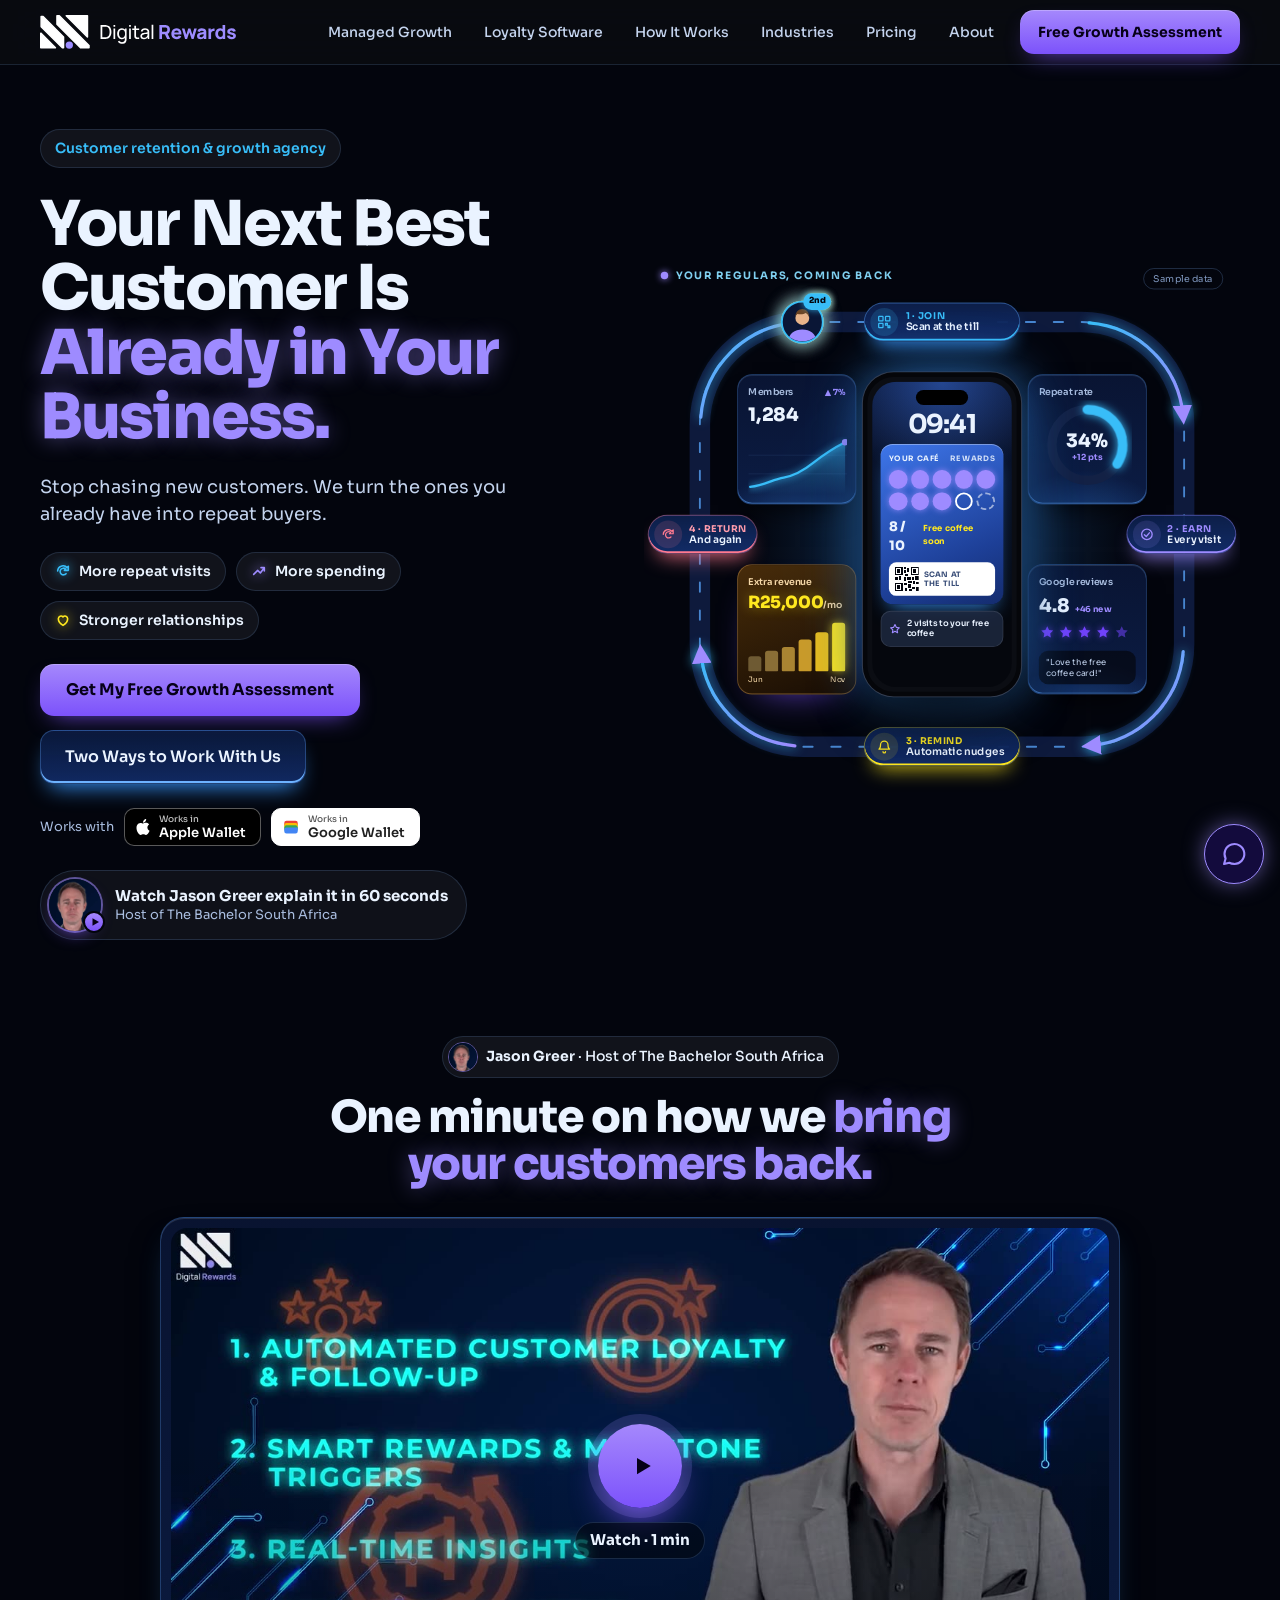
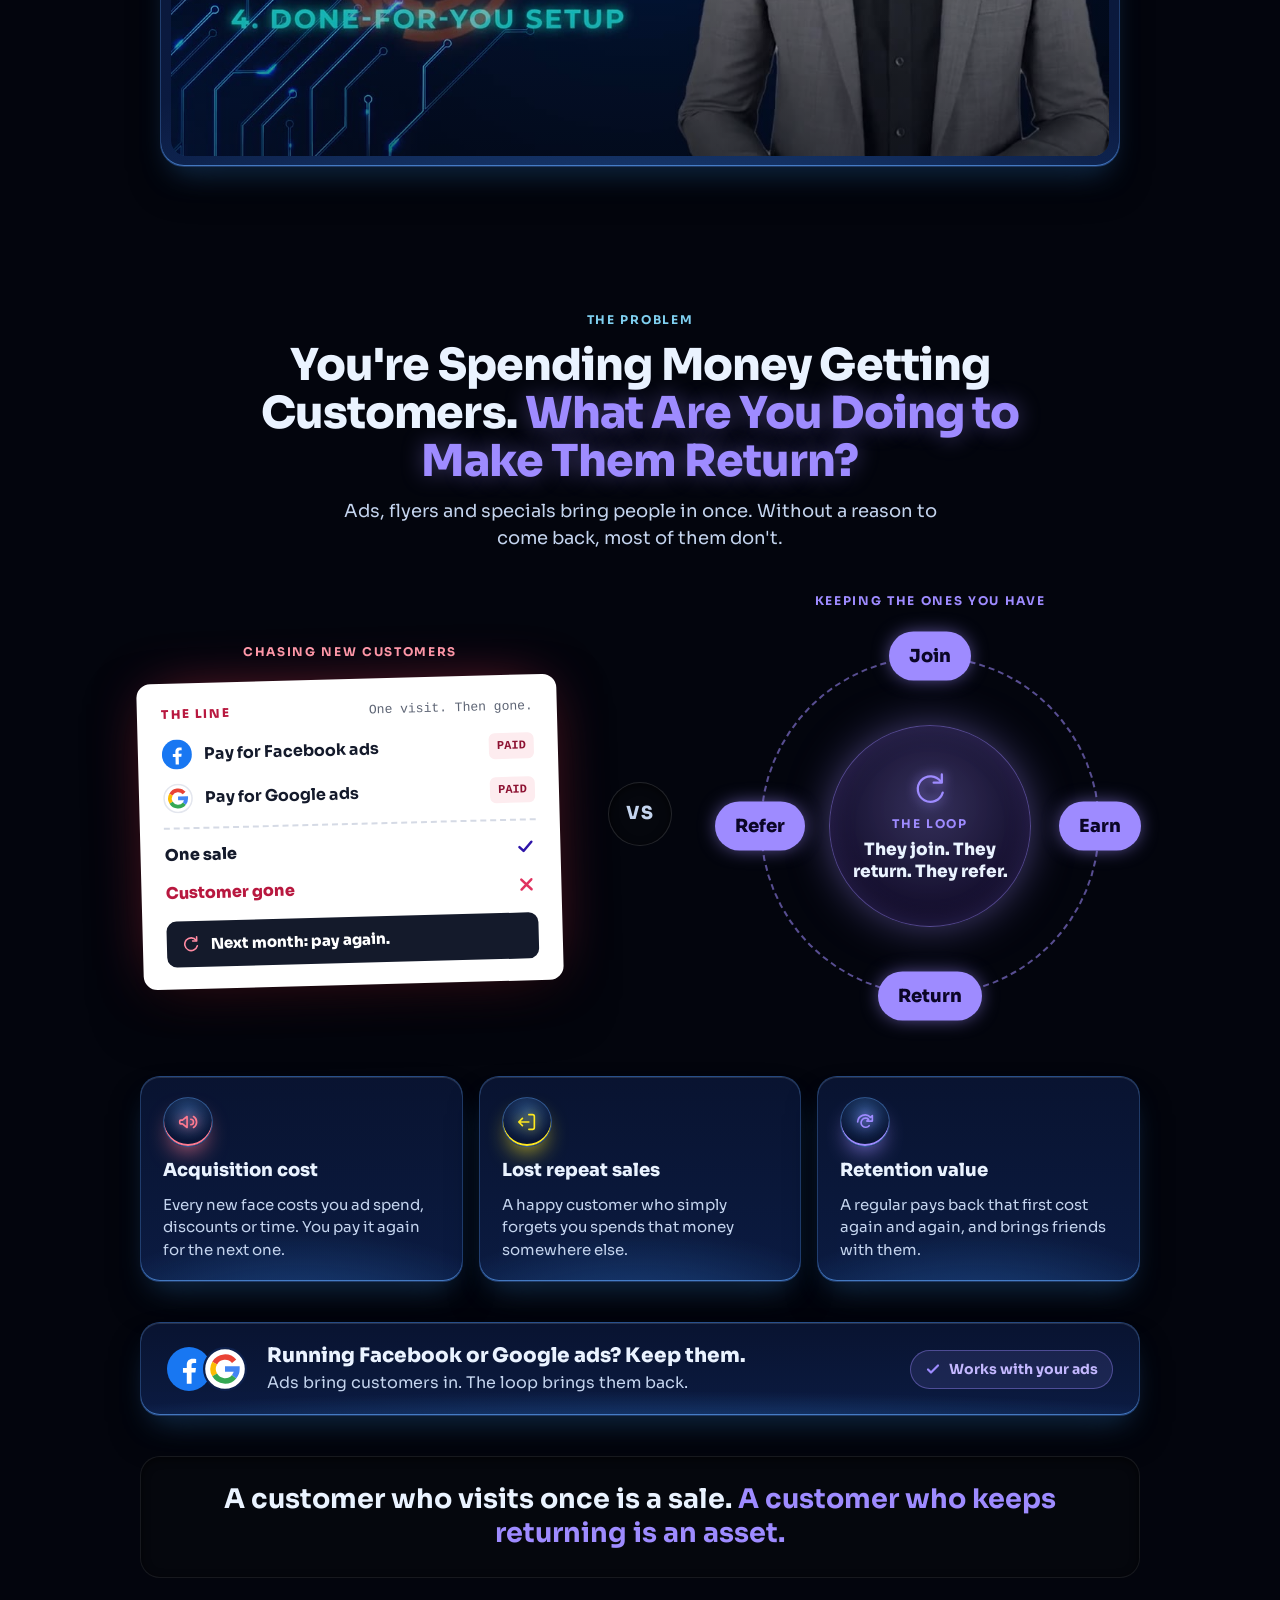
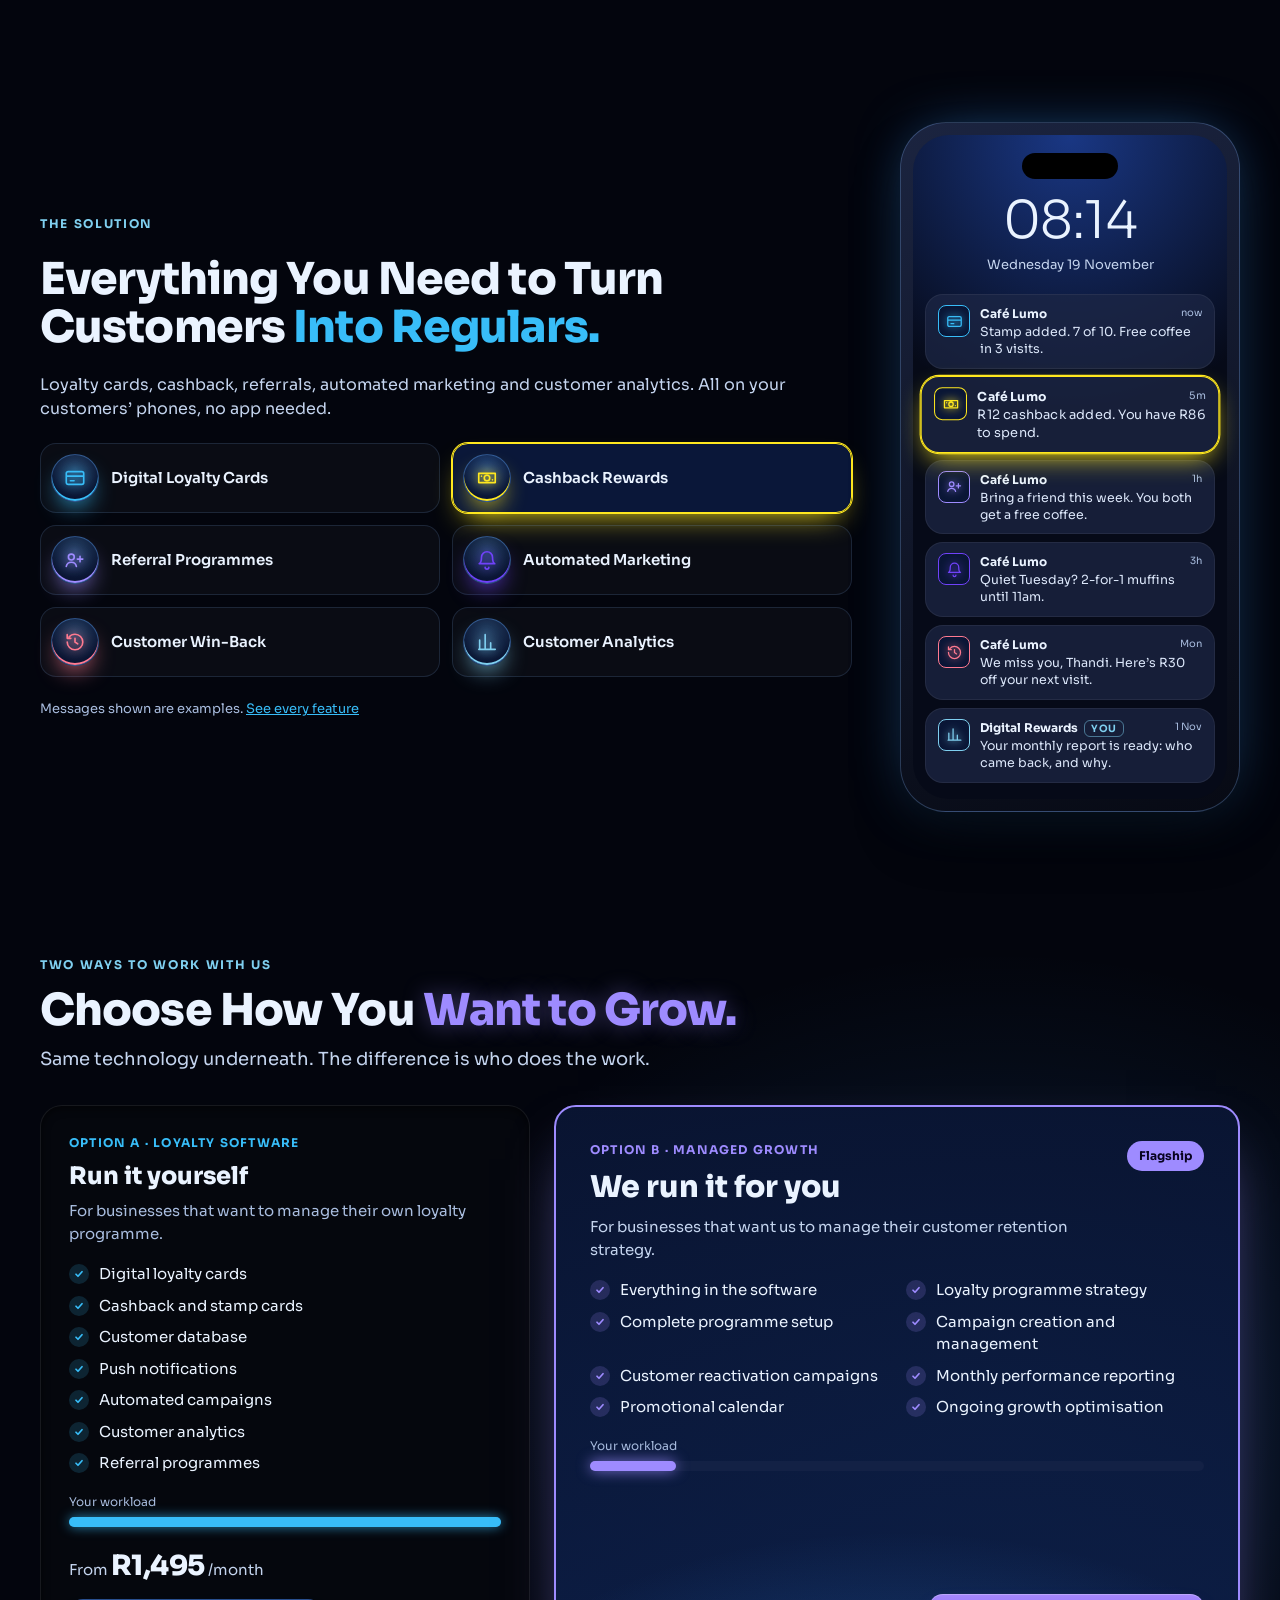
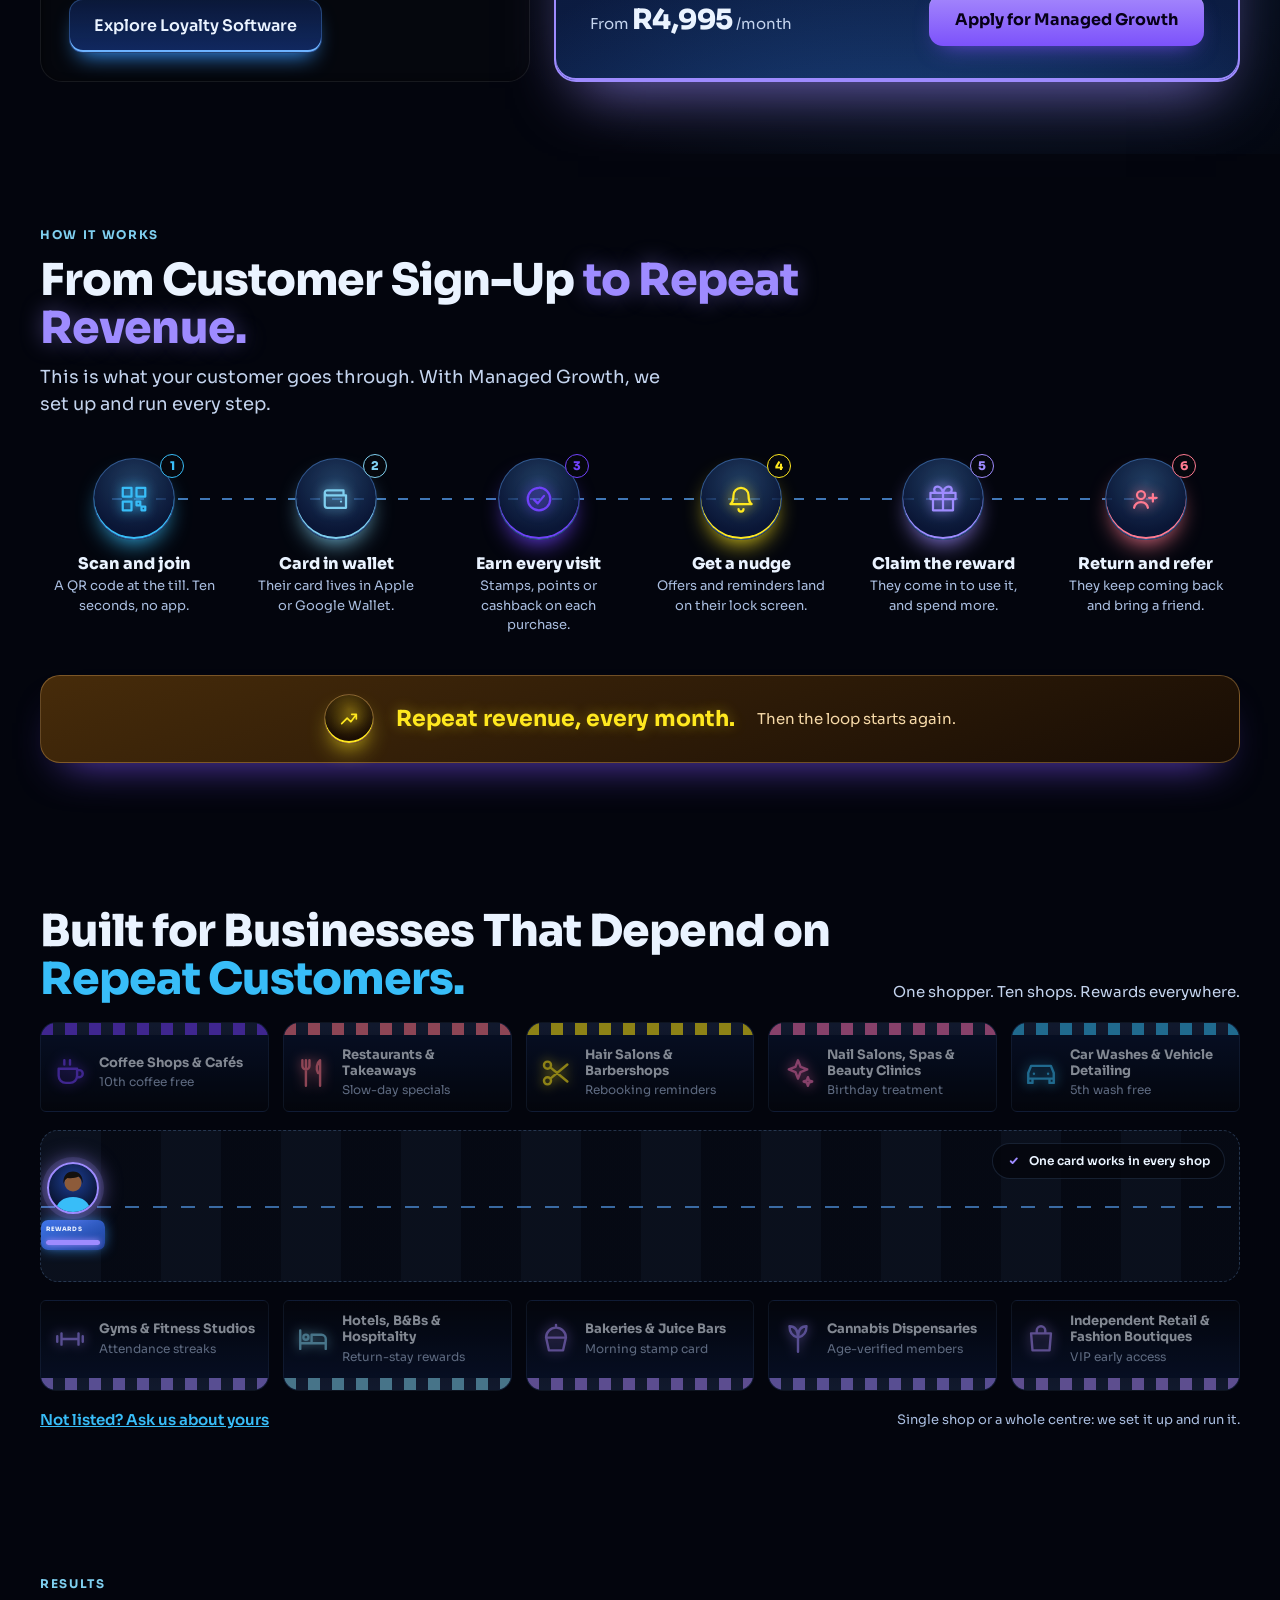
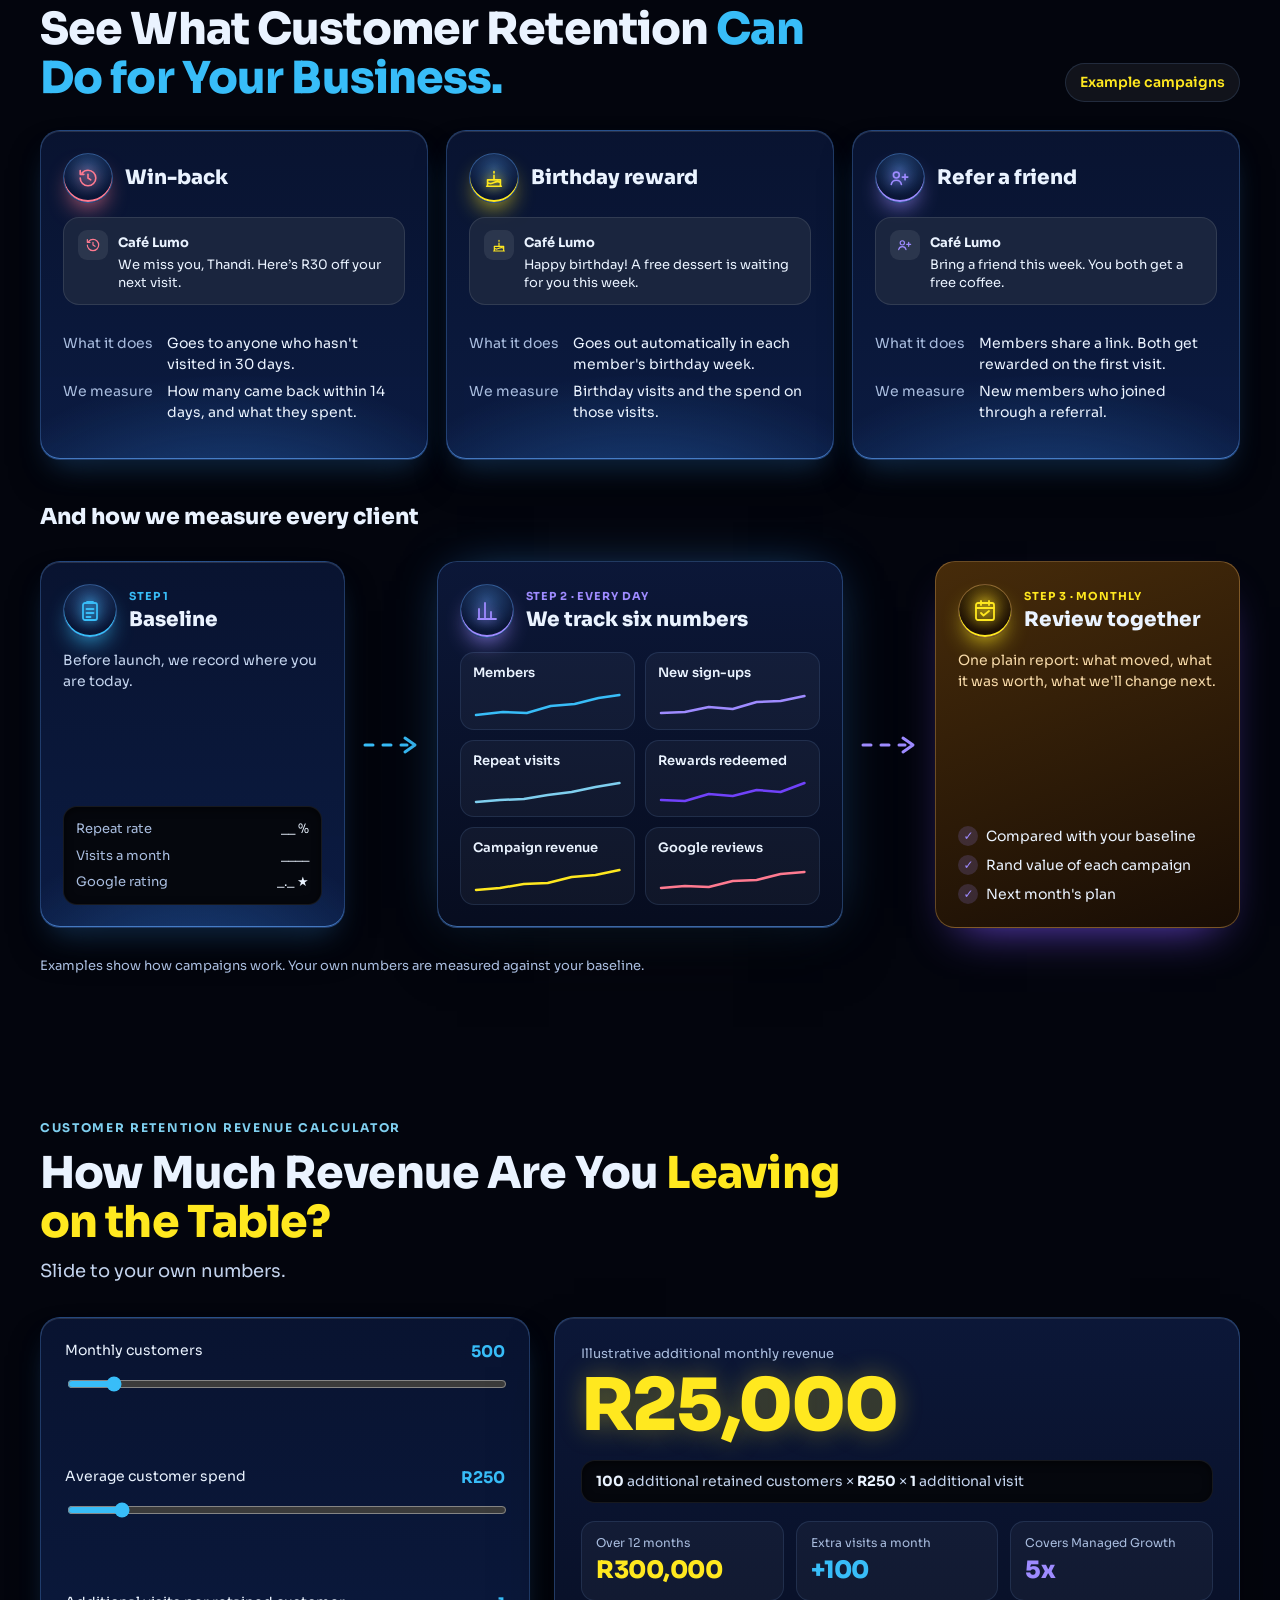
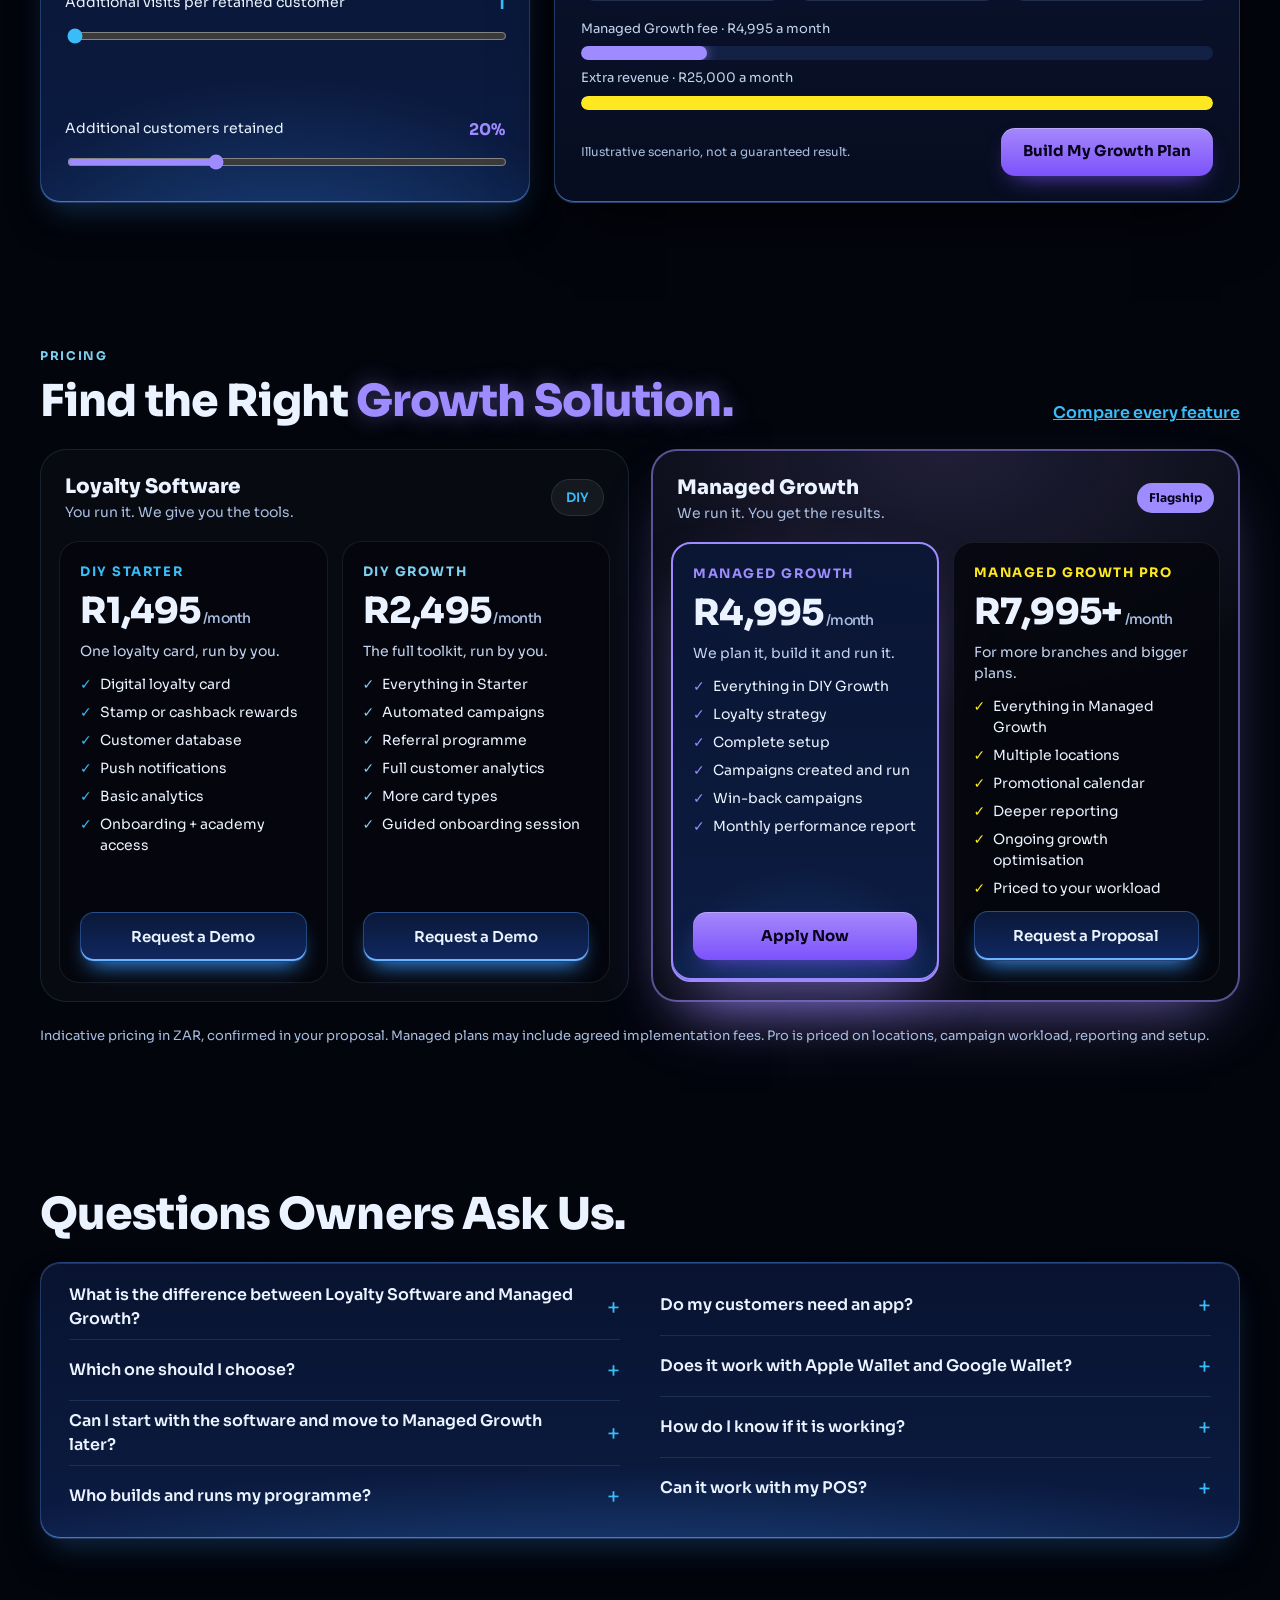
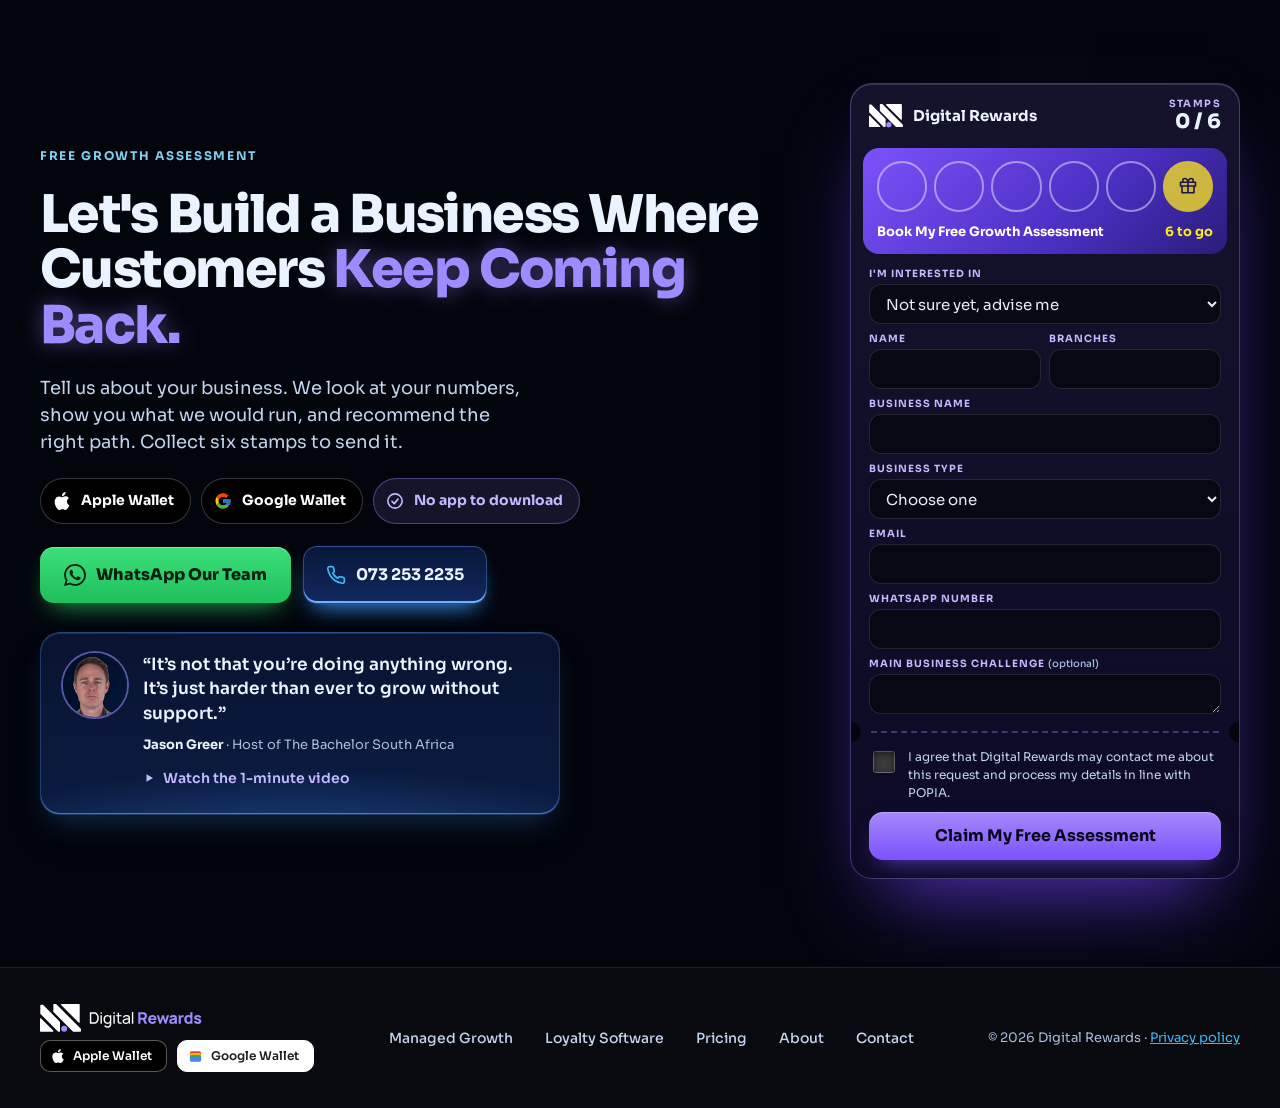
==== commit 3a16dfa2: "Replace 'Powered by BoomerangMe' with Apple Wallet + Google Wallet badges (option A); drop Boomerang" ====
--- a/index.html
+++ b/index.html
@@ -5,11 +5,11 @@
 <meta name="viewport" content="width=device-width, initial-scale=1">
 <meta name="robots" content="noindex, nofollow">
 <title>Digital Rewards | Customer Retention &amp; Loyalty Agency South Africa</title>
-<meta name="description" content="Digital Rewards helps local businesses attract, retain and reactivate customers with digital loyalty programmes, automated marketing and managed customer growth. Powered by BoomerangMe technology.">
+<meta name="description" content="Digital Rewards helps local businesses attract, retain and reactivate customers with digital loyalty programmes, automated marketing and managed customer growth.">
 <link rel="canonical" href="https://kavirg3.github.io/digital-rewards-v2/">
 <meta property="og:type" content="website">
 <meta property="og:title" content="Digital Rewards | Customer Retention &amp; Loyalty Agency South Africa">
-<meta property="og:description" content="Digital Rewards helps local businesses attract, retain and reactivate customers with digital loyalty programmes, automated marketing and managed customer growth. Powered by BoomerangMe technology.">
+<meta property="og:description" content="Digital Rewards helps local businesses attract, retain and reactivate customers with digital loyalty programmes, automated marketing and managed customer growth.">
 <meta property="og:url" content="https://kavirg3.github.io/digital-rewards-v2/">
 <meta name="theme-color" content="#03050D">
 <link rel="icon" href="favicon.svg?v=2" type="image/svg+xml">
@@ -21,8 +21,8 @@
 <link rel="preconnect" href="https://fonts.googleapis.com">
 <link rel="preconnect" href="https://fonts.gstatic.com" crossorigin>
 <link rel="stylesheet" href="https://fonts.googleapis.com/css2?family=Sora:wght@400;500;600;700;800&display=swap">
-<link rel="stylesheet" href="styles.css?v=202611191200">
-<link rel="stylesheet" href="v2.css?v=202611191200">
+<link rel="stylesheet" href="styles.css?v=202611191400">
+<link rel="stylesheet" href="v2.css?v=202611191400">
 </head>
 <body>
 <a class="skip" href="#main">Skip to content</a>
@@ -60,9 +60,10 @@
 <a class="cta" href="#assessment">Get My Free Growth Assessment</a>
 <a class="edge" href="#paths">Two Ways to Work With Us</a>
 </div>
-<span class="v2-pw"><i></i>Powered by <b>BoomerangMe</b> technology</span>
+<div class="wa-chips" role="group" aria-label="Works with Apple Wallet and Google Wallet">Works with
+<span class="wa-chip ap"><svg aria-hidden="true" width="16" height="16" viewBox="0 0 24 24" fill="#fff"><path d="M12.152 6.896c-.948 0-2.415-1.078-3.96-1.04-2.04.027-3.91 1.183-4.961 3.014-2.117 3.675-.546 9.103 1.519 12.09 1.013 1.454 2.208 3.09 3.792 3.039 1.52-.065 2.09-.987 3.935-.987 1.831 0 2.35.987 3.96.948 1.637-.026 2.676-1.48 3.676-2.948 1.156-1.688 1.636-3.325 1.662-3.415-.039-.013-3.182-1.221-3.22-4.857-.026-3.04 2.48-4.494 2.597-4.559-1.429-2.09-3.623-2.324-4.39-2.376-2-.156-3.675 1.09-4.61 1.09zM15.53 3.83c.843-1.012 1.4-2.427 1.245-3.83-1.207.052-2.662.805-3.532 1.818-.78.896-1.454 2.338-1.273 3.714 1.338.104 2.715-.688 3.559-1.701"/></svg><span><small>Works in</small>Apple Wallet</span></span><span class="wa-chip gg"><svg aria-hidden="true" width="18" height="18" viewBox="0 0 24 24"><rect x="3" y="3.5" width="18" height="8" rx="3" fill="#EA4335"/><rect x="3" y="6.5" width="18" height="8" rx="3" fill="#FBBC04"/><rect x="3" y="9.5" width="18" height="8" rx="3" fill="#34A853"/><path d="M3 15.5a3 3 0 013-3h15v5a3 3 0 01-3 3H6a3 3 0 01-3-3z" fill="#4285F4"/></svg><span><small>Works in</small>Google Wallet</span></span></div>
 <a class="jb" href="#video">
-<span class="jb-face"><img src="media/jason-face.jpg?v=202611191200" alt="" width="52" height="52"><span class="jb-play" aria-hidden="true"><svg width="12" height="12" viewBox="0 0 24 24" fill="currentColor"><path d="M7 4.5v15l13-7.5z"/></svg></span></span>
+<span class="jb-face"><img src="media/jason-face.jpg?v=202611191400" alt="" width="52" height="52"><span class="jb-play" aria-hidden="true"><svg width="12" height="12" viewBox="0 0 24 24" fill="currentColor"><path d="M7 4.5v15l13-7.5z"/></svg></span></span>
 <span class="jb-txt"><strong>Watch Jason Greer explain it in 60 seconds</strong><span>Host of The Bachelor South Africa</span></span>
 </a>
 </div>
@@ -162,12 +163,12 @@
 <section id="video" class="mv" aria-labelledby="mv-h">
 <div class="mv-wrap">
 <div class="mv-head">
-<div class="chip mv-who"><img src="media/jason-face.jpg?v=202611191200" alt="" width="28" height="28"><span><strong>Jason Greer</strong> · Host of The Bachelor South Africa</span></div>
+<div class="chip mv-who"><img src="media/jason-face.jpg?v=202611191400" alt="" width="28" height="28"><span><strong>Jason Greer</strong> · Host of The Bachelor South Africa</span></div>
 <h2 id="mv-h">One minute on how we <span>bring your customers back.</span></h2>
 </div>
 <div class="mv-frame glass" data-mv>
-<video class="mv-video" preload="none" playsinline poster="media/jason-poster.jpg?v=202611191200" aria-label="Jason Greer explains how Digital Rewards works">
-<source src="media/jason.mp4?v=202611191200" type="video/mp4">
+<video class="mv-video" preload="none" playsinline poster="media/jason-poster.jpg?v=202611191400" aria-label="Jason Greer explains how Digital Rewards works">
+<source src="media/jason.mp4?v=202611191400" type="video/mp4">
 <a href="media/jason.mp4">Download the video</a>
 </video>
 <button type="button" class="mv-play" aria-label="Play the video (1 minute)">
@@ -533,7 +534,7 @@
 <div class="v2-in" style="gap: 24px">
 <h2 class="v2-h2">Questions Owners Ask Us.</h2>
 <div class="glass" style="padding: 12px 28px; display: grid; grid-template-columns: repeat(auto-fit, minmax(320px, 1fr)); gap: 0 40px; align-items: start">
-<div style="display: flex; flex-direction: column"><details style="border-bottom: 1px solid rgba(120,170,235,0.16); padding: 8px 0"><summary>What is the difference between Loyalty Software and Managed Growth?</summary><p style="margin: 4px 0 10px; color: #C4D4EE; font-size: 15px">Loyalty Software gives you the tools and you run the programme yourself. With Managed Growth our team plans, builds and runs it for you, then reports back every month.</p></details><details style="border-bottom: 1px solid rgba(120,170,235,0.16); padding: 8px 0"><summary>Which one should I choose?</summary><p style="margin: 4px 0 10px; color: #C4D4EE; font-size: 15px">If you have time and like doing it yourself, start with the software. If you want it done properly without adding to your week, choose Managed Growth. The free assessment helps you decide.</p></details><details style="border-bottom: 1px solid rgba(120,170,235,0.16); padding: 8px 0"><summary>Can I start with the software and move to Managed Growth later?</summary><p style="margin: 4px 0 10px; color: #C4D4EE; font-size: 15px">Yes. Your card, members and history stay the same. We simply take over running it.</p></details><details style="padding: 8px 0"><summary>What is BoomerangMe?</summary><p style="margin: 4px 0 10px; color: #C4D4EE; font-size: 15px">BoomerangMe is the loyalty technology our programmes run on. We add the strategy, setup and campaign work on top.</p></details></div>
+<div style="display: flex; flex-direction: column"><details style="border-bottom: 1px solid rgba(120,170,235,0.16); padding: 8px 0"><summary>What is the difference between Loyalty Software and Managed Growth?</summary><p style="margin: 4px 0 10px; color: #C4D4EE; font-size: 15px">Loyalty Software gives you the tools and you run the programme yourself. With Managed Growth our team plans, builds and runs it for you, then reports back every month.</p></details><details style="border-bottom: 1px solid rgba(120,170,235,0.16); padding: 8px 0"><summary>Which one should I choose?</summary><p style="margin: 4px 0 10px; color: #C4D4EE; font-size: 15px">If you have time and like doing it yourself, start with the software. If you want it done properly without adding to your week, choose Managed Growth. The free assessment helps you decide.</p></details><details style="border-bottom: 1px solid rgba(120,170,235,0.16); padding: 8px 0"><summary>Can I start with the software and move to Managed Growth later?</summary><p style="margin: 4px 0 10px; color: #C4D4EE; font-size: 15px">Yes. Your card, members and history stay the same. We simply take over running it.</p></details><details style="padding: 8px 0"><summary>Who builds and runs my programme?</summary><p style="margin: 4px 0 10px; color: #C4D4EE; font-size: 15px">With Managed Growth, our team does all of it. With Loyalty Software, you do, with our onboarding and academy to help.</p></details></div>
 <div style="display: flex; flex-direction: column"><details style="border-bottom: 1px solid rgba(120,170,235,0.16); padding: 8px 0"><summary>Do my customers need an app?</summary><p style="margin: 4px 0 10px; color: #C4D4EE; font-size: 15px">No. The card is saved to the wallet already on their phone, where their device supports it. They join by scanning a QR code or tapping a link.</p></details><details style="border-bottom: 1px solid rgba(120,170,235,0.16); padding: 8px 0"><summary>Does it work with Apple Wallet and Google Wallet?</summary><p style="margin: 4px 0 10px; color: #C4D4EE; font-size: 15px">Yes, where the customer's device supports it. We confirm this during setup.</p></details><details style="border-bottom: 1px solid rgba(120,170,235,0.16); padding: 8px 0"><summary>How do I know if it is working?</summary><p style="margin: 4px 0 10px; color: #C4D4EE; font-size: 15px">We record a baseline before launch, then track sign-ups, repeat visits, rewards redeemed and campaign responses against it.</p></details><details style="padding: 8px 0"><summary>Can it work with my POS?</summary><p style="margin: 4px 0 10px; color: #C4D4EE; font-size: 15px">It depends on your POS. We check first. The programme can also run alongside your POS without an integration.</p></details></div>
 </div>
 </div>
@@ -555,7 +556,7 @@
 <a class="ph-btn" href="tel:0732532235" data-tel><svg aria-hidden="true" width="20" height="20" viewBox="0 0 24 24" fill="none" stroke="#38BDF8" stroke-width="2" stroke-linecap="round" stroke-linejoin="round"><path d="M22 16.92v3a2 2 0 01-2.18 2 19.79 19.79 0 01-8.63-3.07 19.5 19.5 0 01-6-6 19.79 19.79 0 01-3.07-8.67A2 2 0 014.11 2h3a2 2 0 012 1.72c.127.96.361 1.903.7 2.81a2 2 0 01-.45 2.11L8.09 9.91a16 16 0 006 6l1.27-1.27a2 2 0 012.11-.45c.907.339 1.85.573 2.81.7A2 2 0 0122 16.92z"/></svg><span data-tel-text>073 253 2235</span></a>
 </div>
 <figure class="jq glass">
-<img src="media/jason-face.jpg?v=202611191200" alt="Jason Greer" width="64" height="64">
+<img src="media/jason-face.jpg?v=202611191400" alt="Jason Greer" width="64" height="64">
 <div class="jq-body">
 <blockquote>“It’s not that you’re doing anything wrong. It’s just harder than ever to grow without support.”</blockquote>
 <figcaption><strong>Jason Greer</strong> · Host of The Bachelor South Africa</figcaption>
@@ -612,7 +613,7 @@
 
 <footer style="padding: 36px 24px; border-top: 1px solid rgba(120,170,235,0.16); background: rgba(11,13,17,0.74)">
 <div style="max-width: 1200px; margin: 0 auto; display: flex; flex-wrap: wrap; justify-content: space-between; align-items: center; gap: 20px; font-size: 13px; color: #A9BDDF">
-<div style="display: flex; flex-direction: column; gap: 8px"><img src="brand/dr-logo-horizontal.svg" alt="Digital Rewards" width="163" height="28" style="display:block"><span class="v2-pw"><i></i>Powered by <b>BoomerangMe</b> technology</span></div>
+<div style="display: flex; flex-direction: column; gap: 8px"><img src="brand/dr-logo-horizontal.svg" alt="Digital Rewards" width="163" height="28" style="display:block"><div class="wa-chips sm" role="group" aria-label="Works with Apple Wallet and Google Wallet"><span class="wa-chip ap"><svg aria-hidden="true" width="14" height="14" viewBox="0 0 24 24" fill="#fff"><path d="M12.152 6.896c-.948 0-2.415-1.078-3.96-1.04-2.04.027-3.91 1.183-4.961 3.014-2.117 3.675-.546 9.103 1.519 12.09 1.013 1.454 2.208 3.09 3.792 3.039 1.52-.065 2.09-.987 3.935-.987 1.831 0 2.35.987 3.96.948 1.637-.026 2.676-1.48 3.676-2.948 1.156-1.688 1.636-3.325 1.662-3.415-.039-.013-3.182-1.221-3.22-4.857-.026-3.04 2.48-4.494 2.597-4.559-1.429-2.09-3.623-2.324-4.39-2.376-2-.156-3.675 1.09-4.61 1.09zM15.53 3.83c.843-1.012 1.4-2.427 1.245-3.83-1.207.052-2.662.805-3.532 1.818-.78.896-1.454 2.338-1.273 3.714 1.338.104 2.715-.688 3.559-1.701"/></svg><span>Apple Wallet</span></span><span class="wa-chip gg"><svg aria-hidden="true" width="15" height="15" viewBox="0 0 24 24"><rect x="3" y="3.5" width="18" height="8" rx="3" fill="#EA4335"/><rect x="3" y="6.5" width="18" height="8" rx="3" fill="#FBBC04"/><rect x="3" y="9.5" width="18" height="8" rx="3" fill="#34A853"/><path d="M3 15.5a3 3 0 013-3h15v5a3 3 0 01-3 3H6a3 3 0 01-3-3z" fill="#4285F4"/></svg><span>Google Wallet</span></span></div></div>
 <nav aria-label="Footer" style="display: flex; flex-wrap: wrap; gap: 2px 4px">
 <a class="pill" href="managed-growth">Managed Growth</a><a class="pill" href="loyalty-software">Loyalty Software</a><a class="pill" href="pricing">Pricing</a><a class="pill" href="about">About</a><a class="pill" href="contact">Contact</a>
 </nav>
@@ -621,8 +622,8 @@
 </footer>
 
 </div>
-<script src="config.js?v=202611191200"></script>
-<script src="site.js?v=202611191200"></script>
-<script src="v2.js?v=202611191200"></script>
+<script src="config.js?v=202611191400"></script>
+<script src="site.js?v=202611191400"></script>
+<script src="v2.js?v=202611191400"></script>
 </body>
 </html>
--- a/v2.css
+++ b/v2.css
@@ -187,3 +187,11 @@
 .v2-hero .l{flex:1 1 440px;min-width:0;display:flex;flex-direction:column;gap:22px}
 .v2-hero .r{flex:1 1 400px;min-width:0;position:relative}
 .v2-bento .w4{grid-column:1/-1}
+
+/* Wallet badges: Apple Wallet + Google Wallet (19 Nov) */
+.wa-chips{display:flex;flex-wrap:wrap;align-items:center;gap:8px 10px;font-size:13px;color:#A9BDDF}
+.wa-chip{display:inline-flex;align-items:center;gap:8px;height:36px;padding:0 14px 0 10px;border-radius:10px;font-size:13px;font-weight:600;line-height:1;white-space:nowrap}
+.wa-chip.ap{background:#000;color:#fff;border:1px solid rgba(255,255,255,.35)}
+.wa-chip.gg{background:#fff;color:#1F1F1F;border:1px solid #fff}
+.wa-chip small{display:block;font-size:9px;font-weight:500;opacity:.75;margin-bottom:2px}
+.wa-chips.sm .wa-chip{height:30px;font-size:12px}
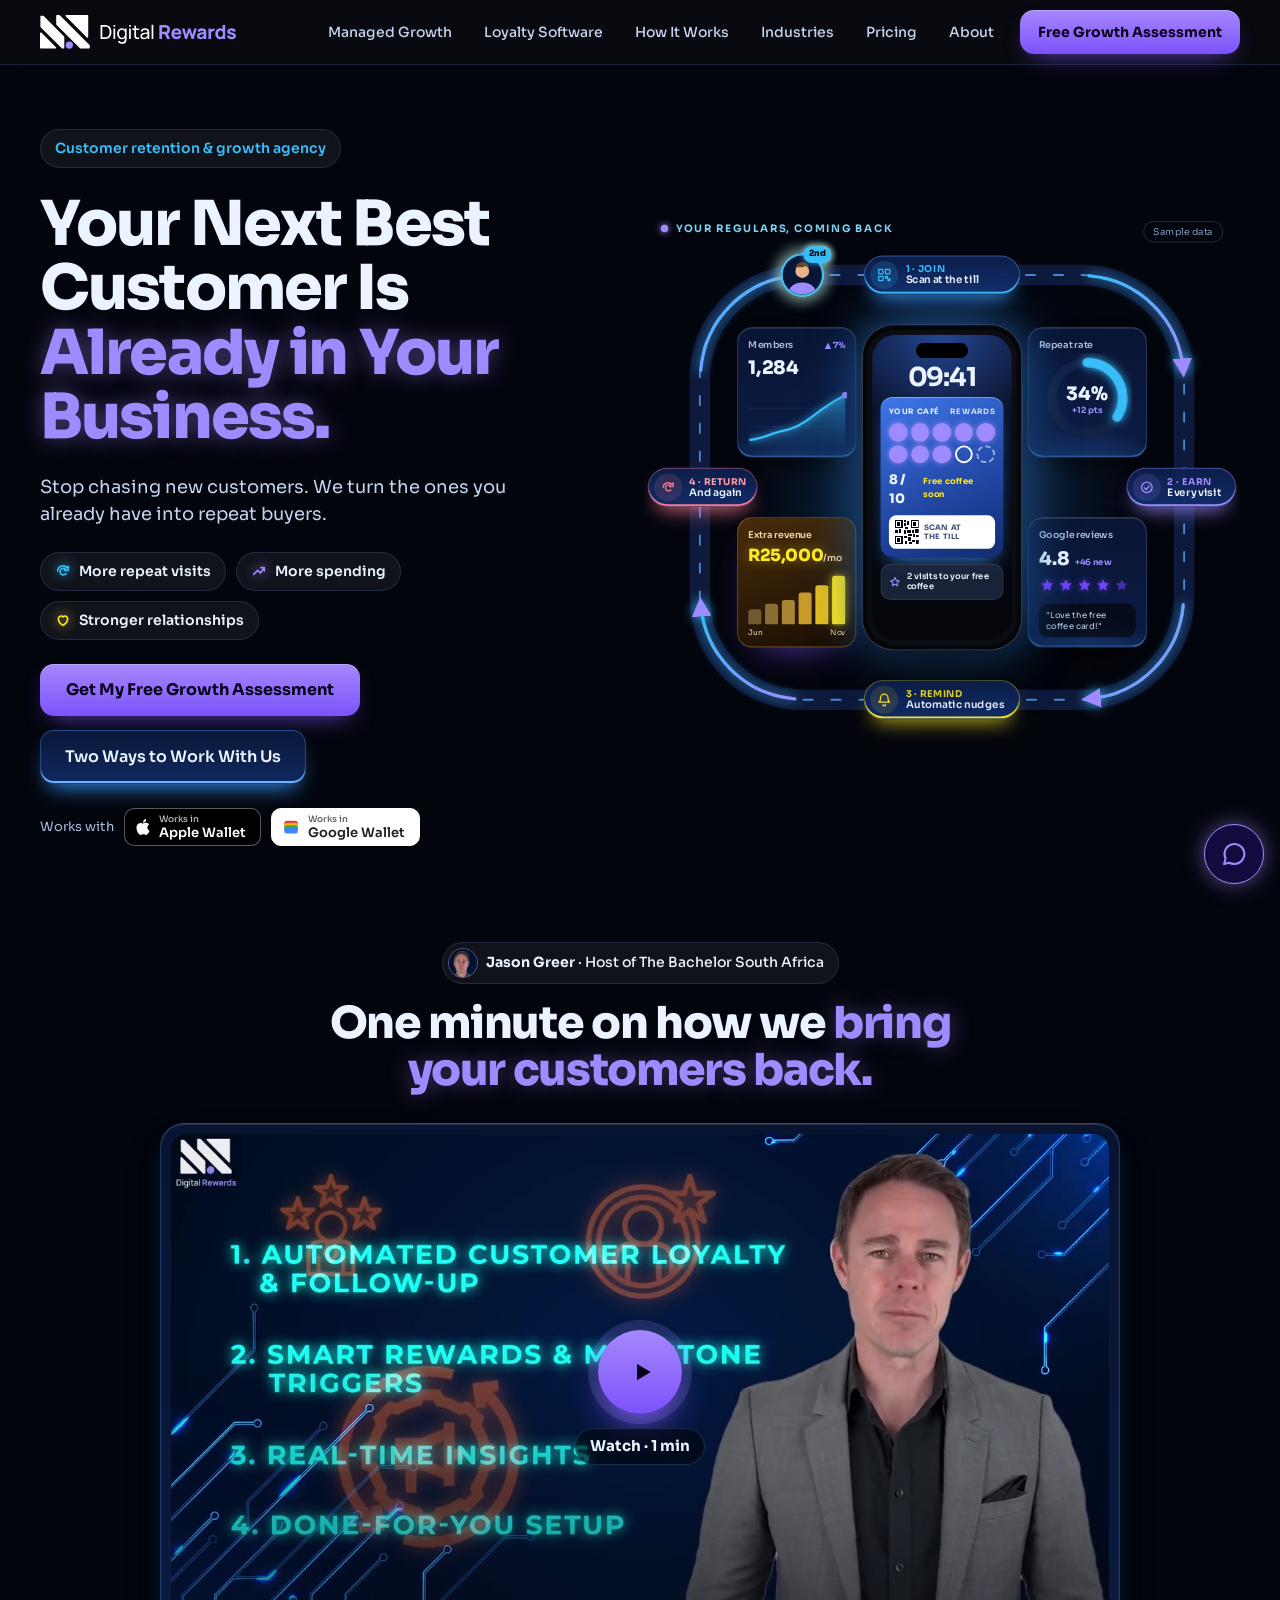
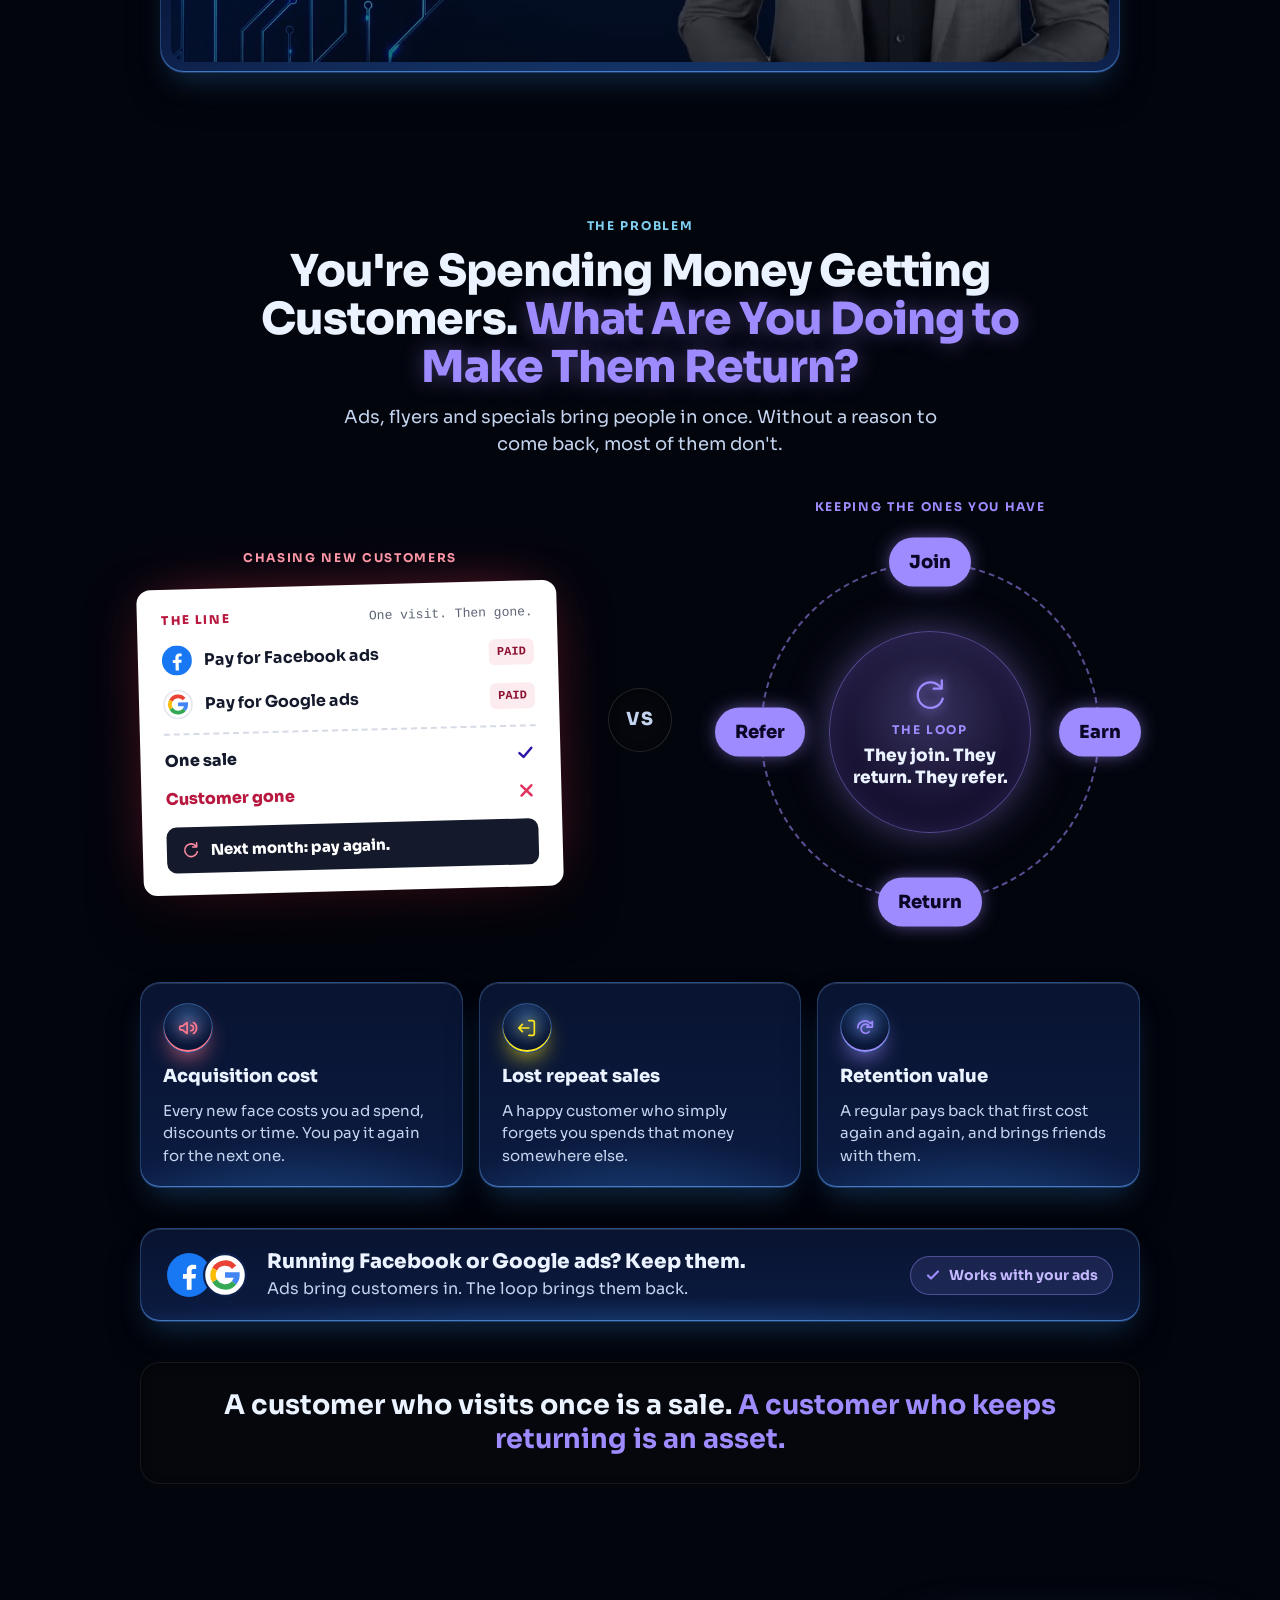
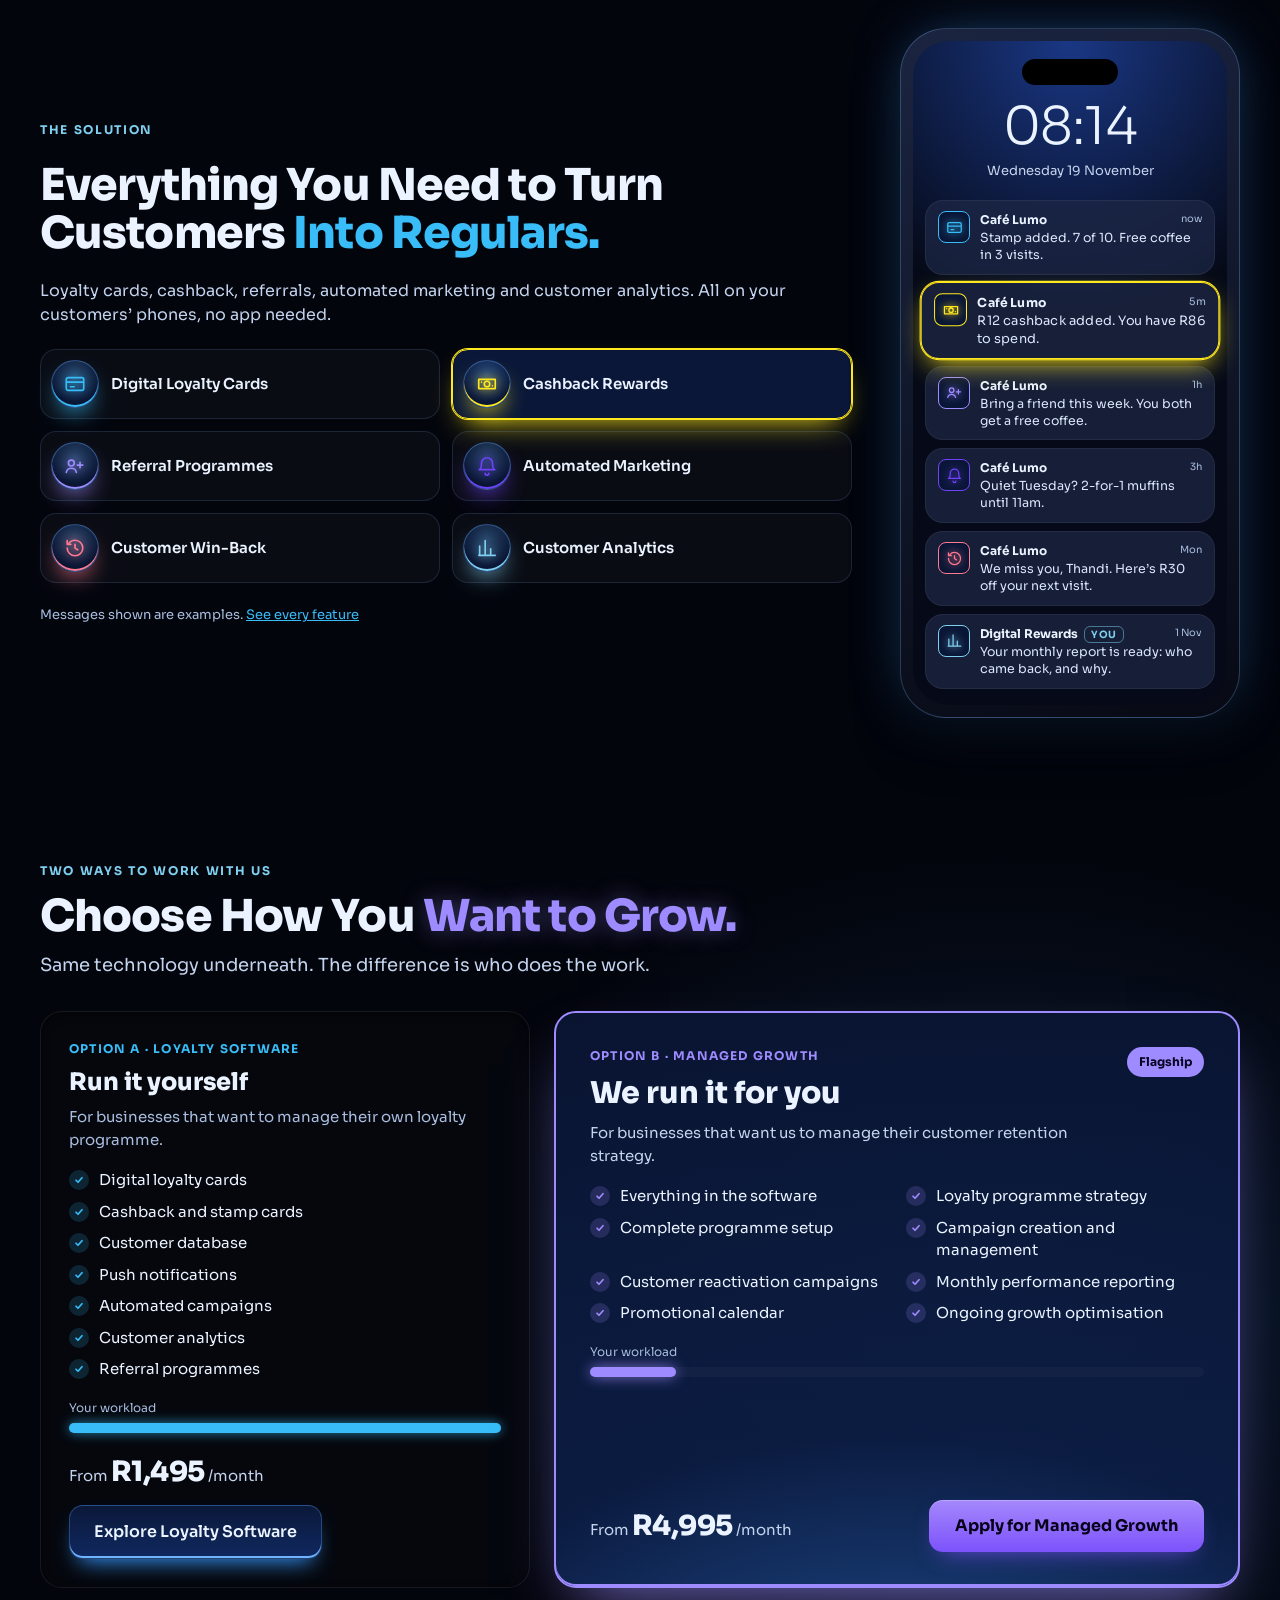
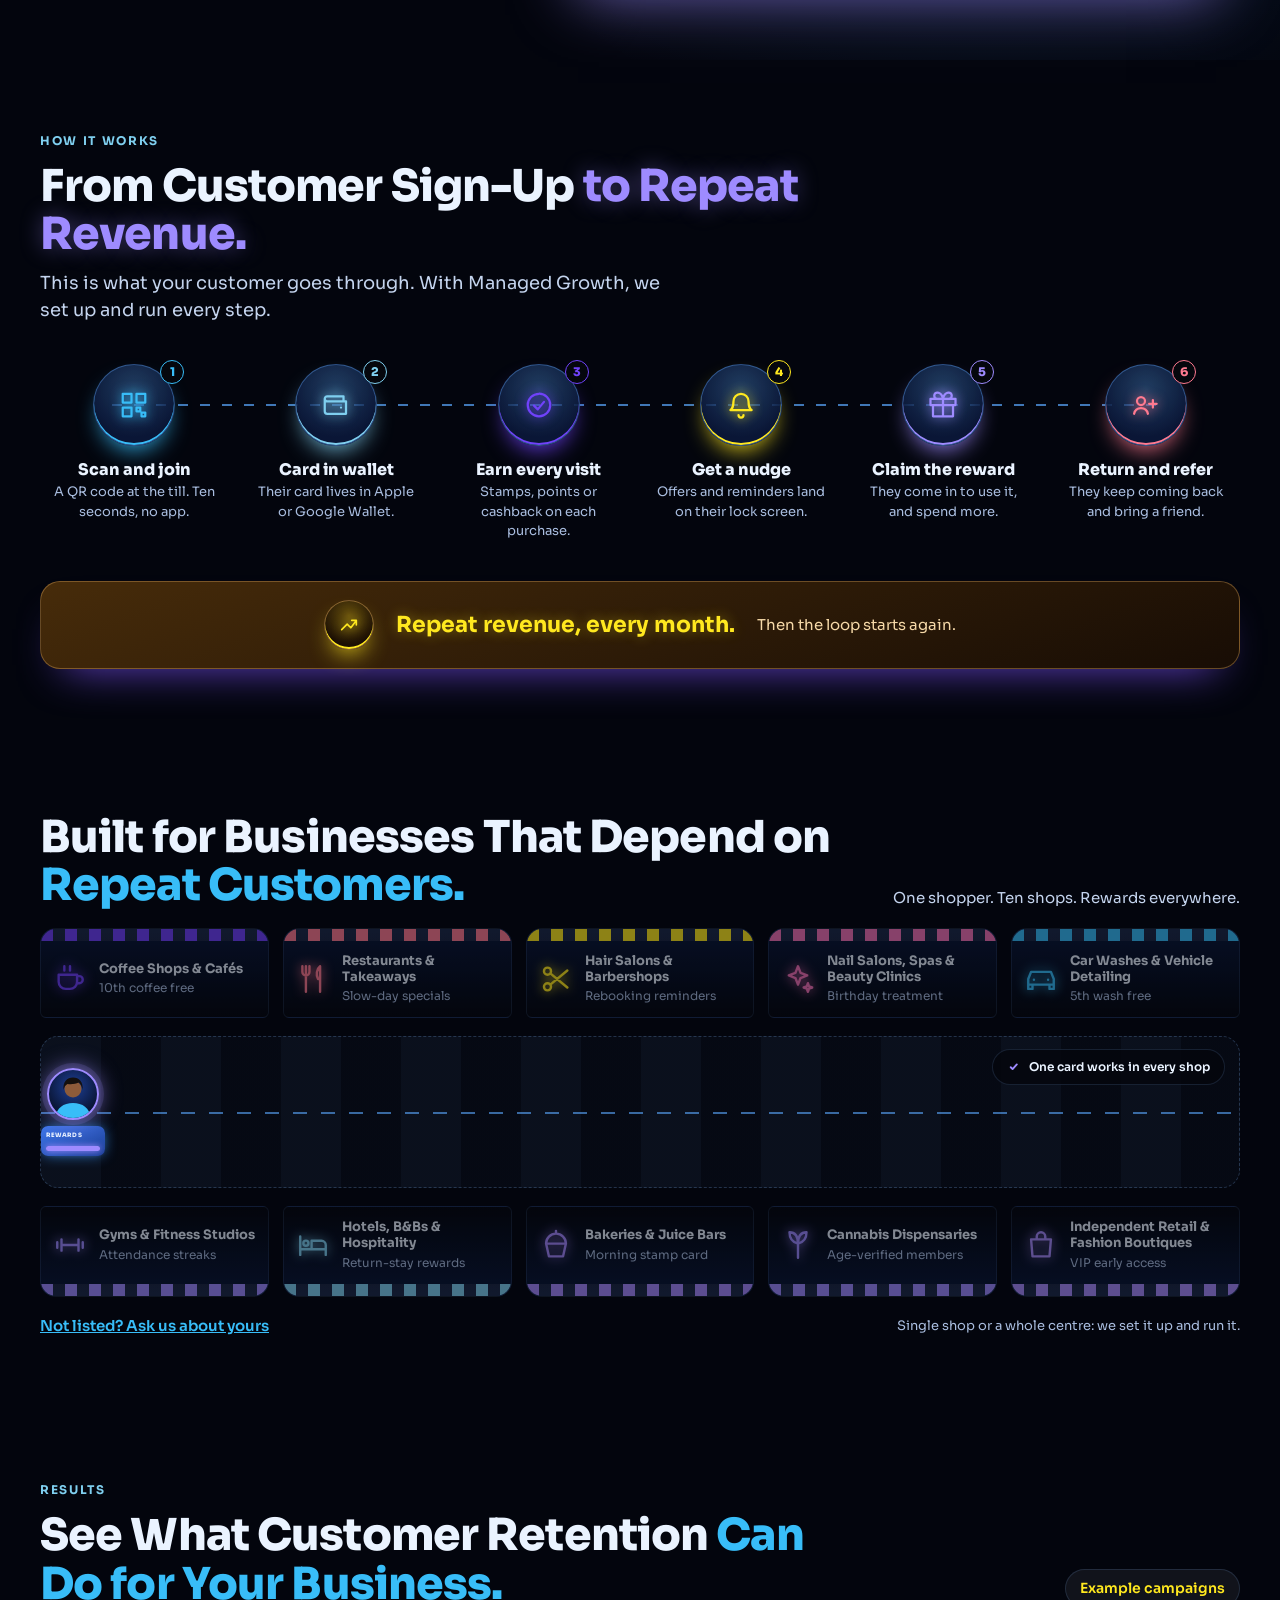
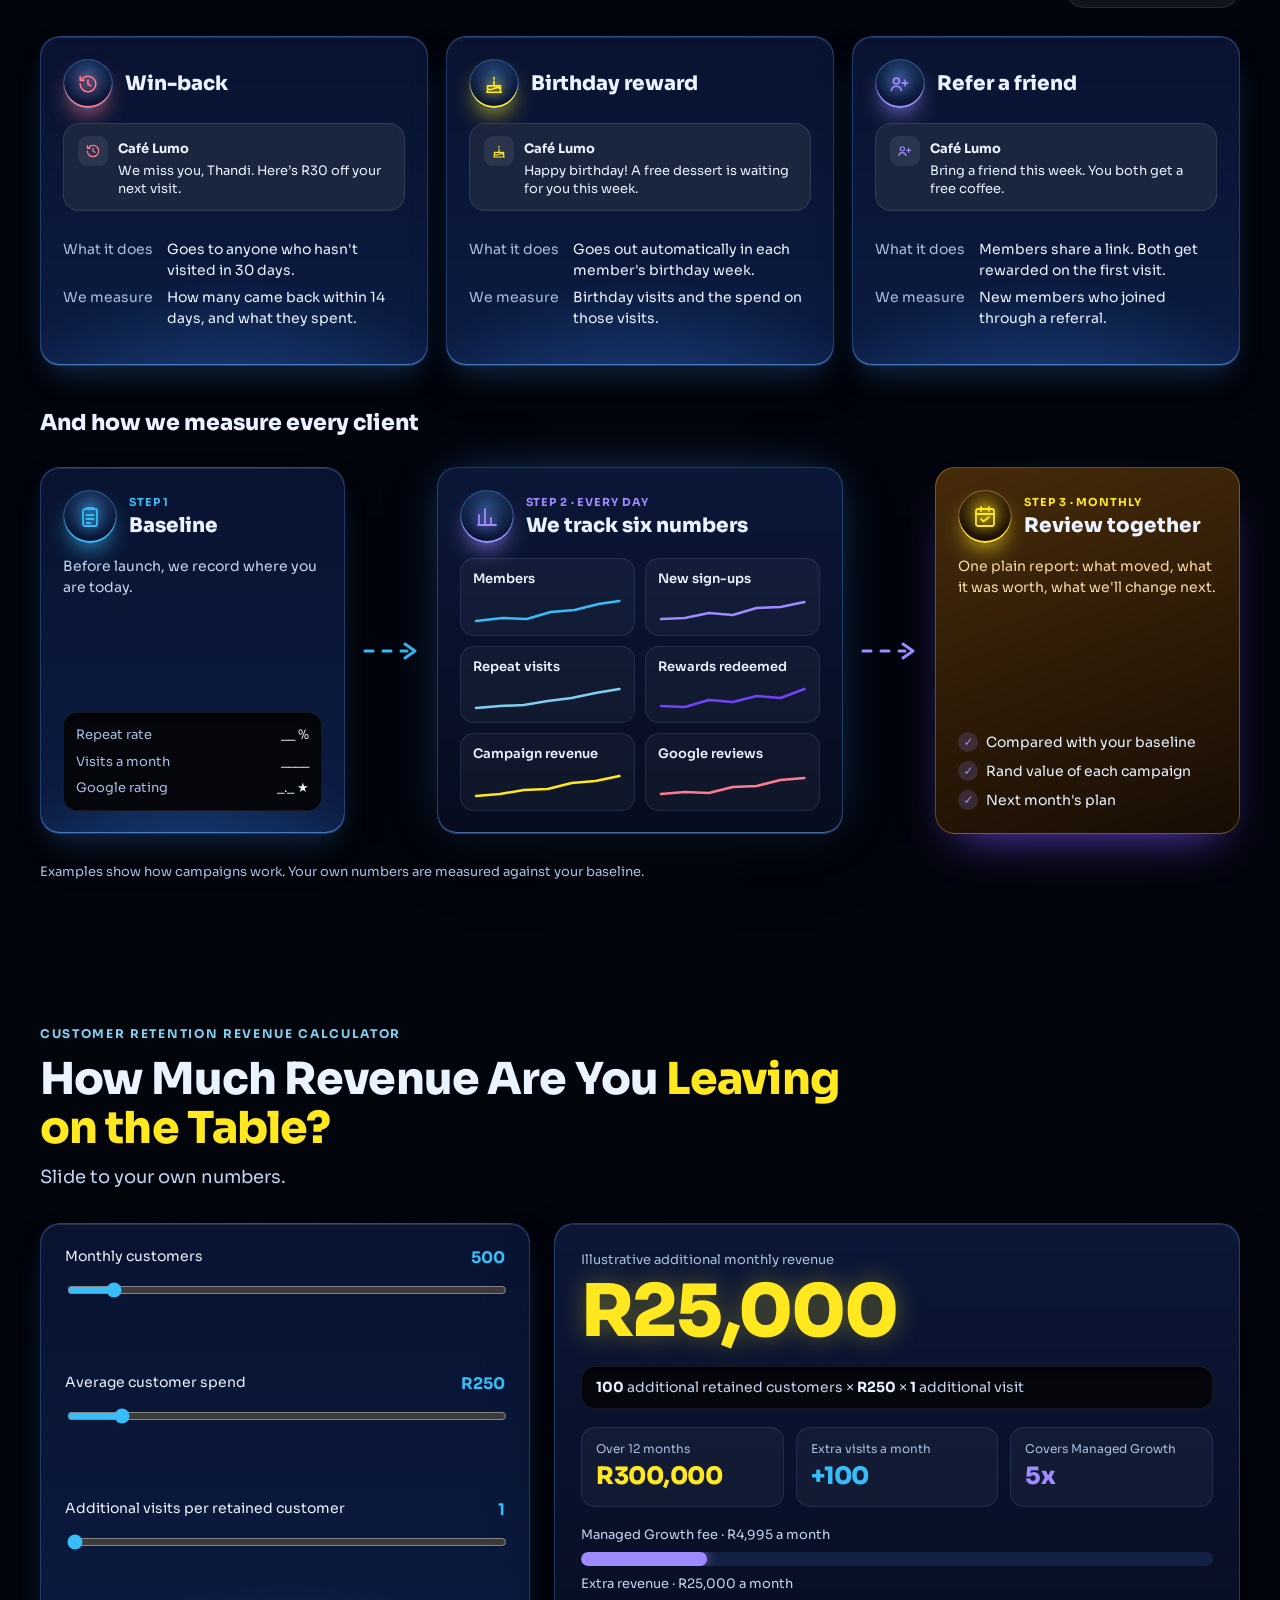
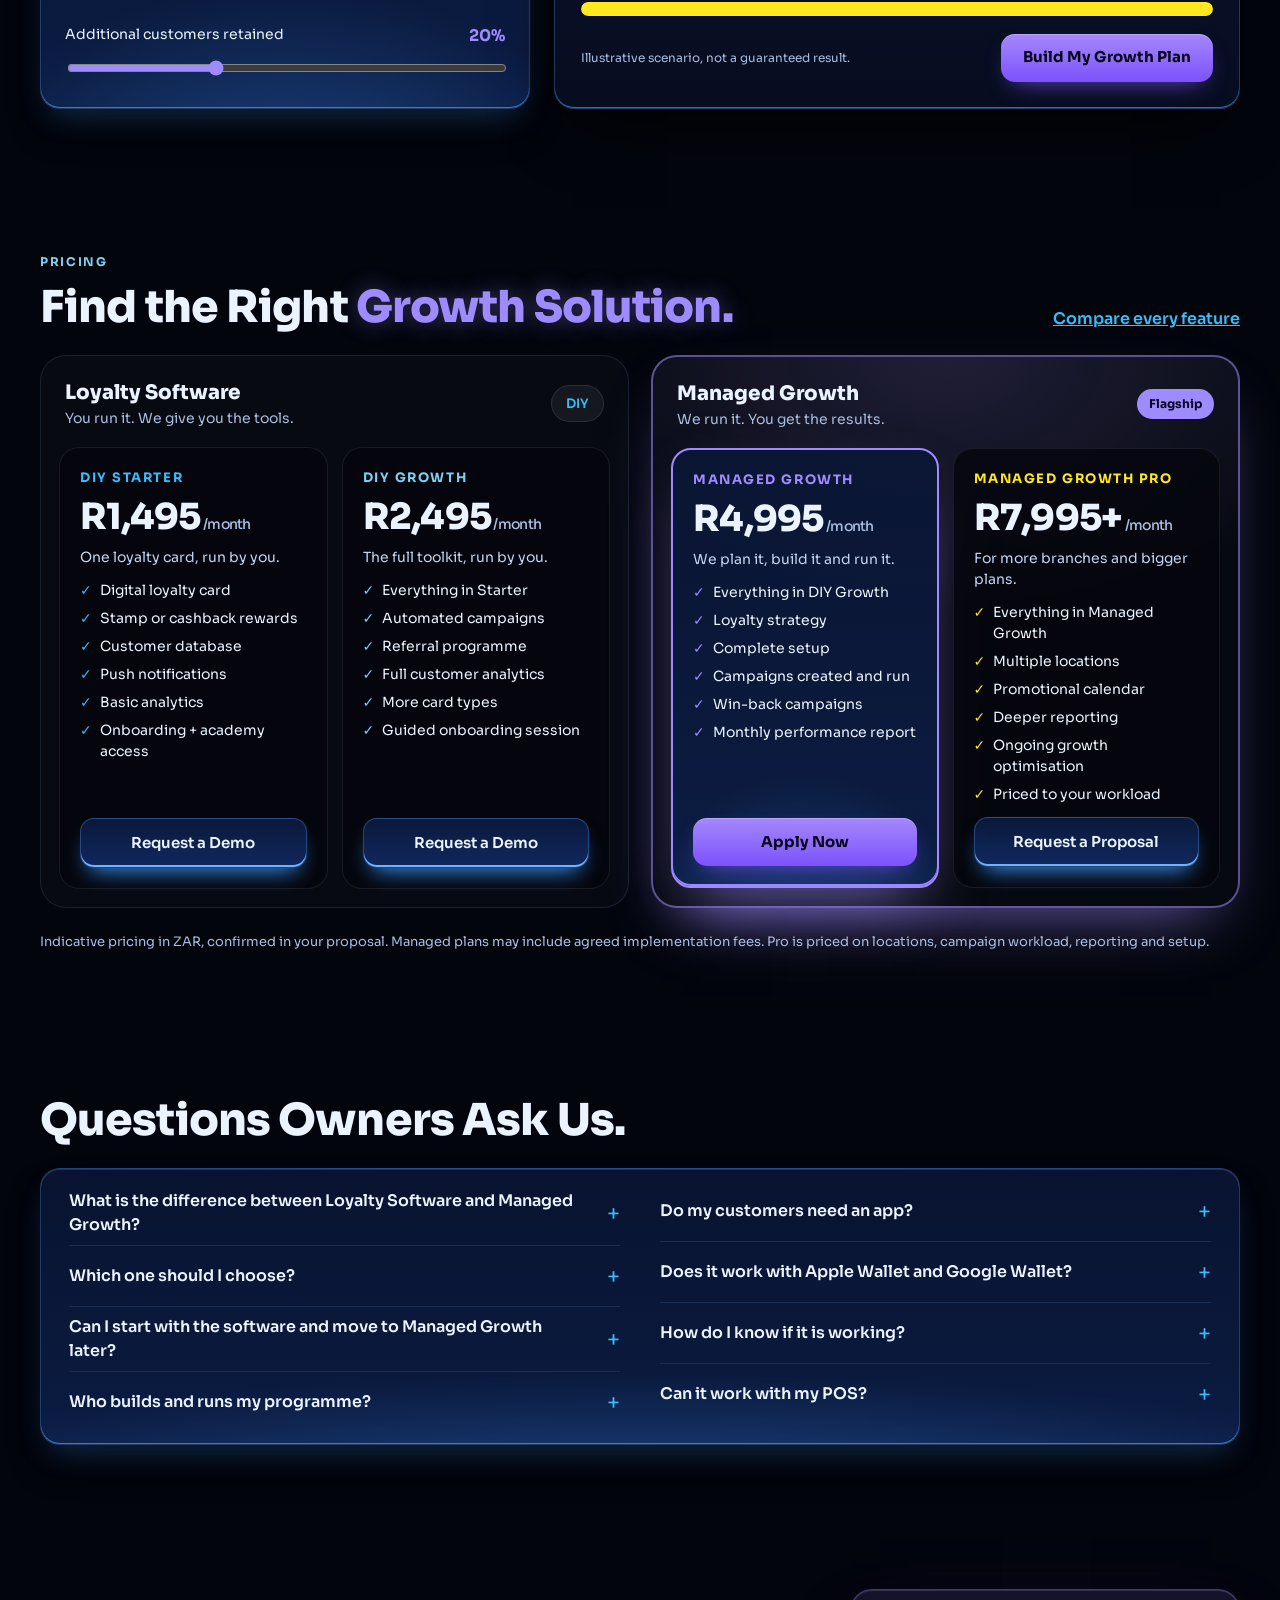
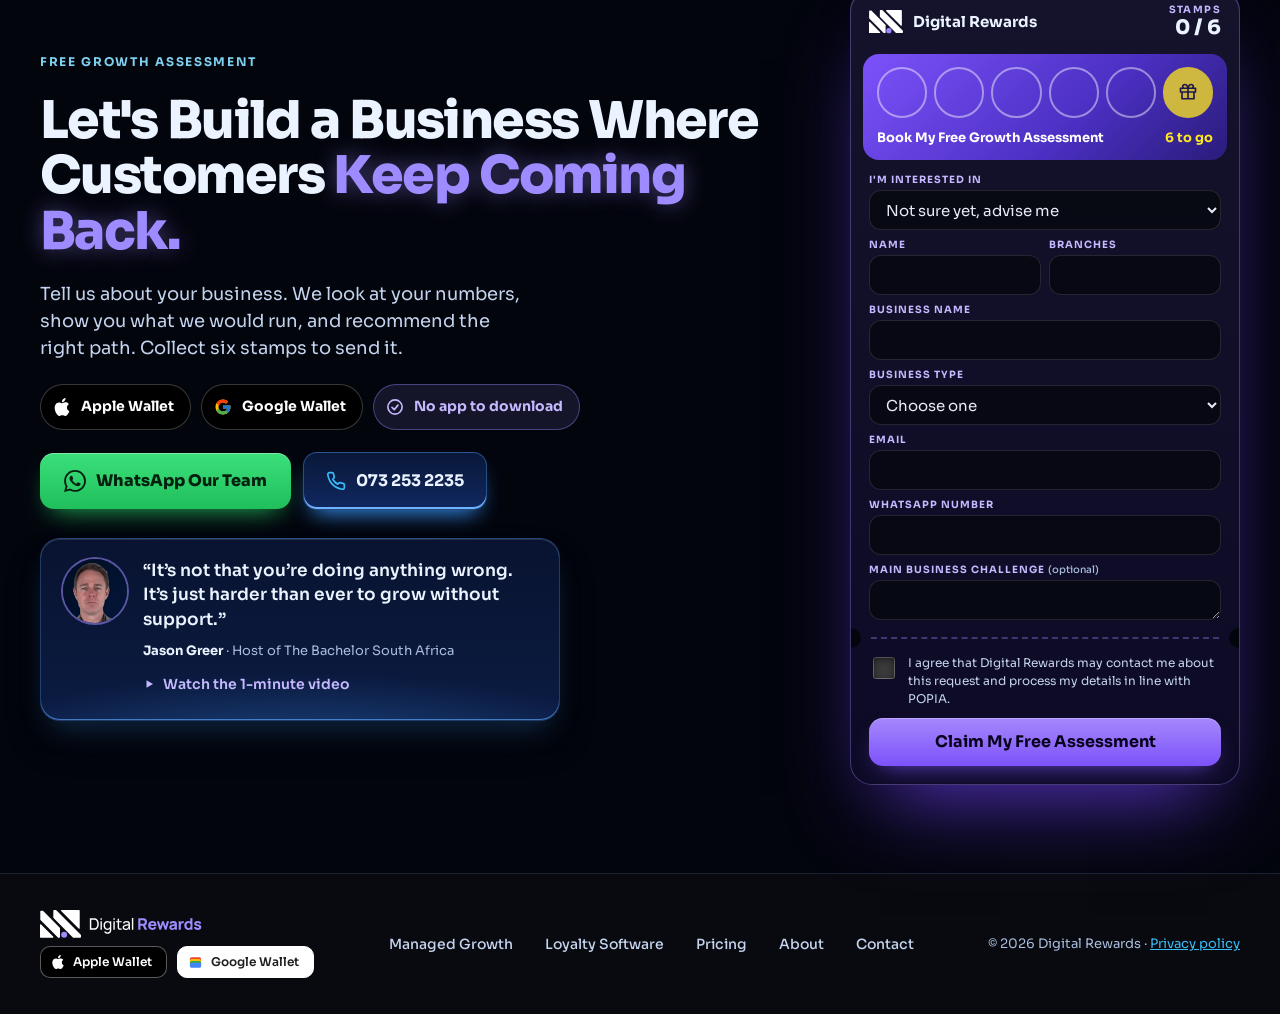
==== commit e9aa9280: "Home hero: remove Jason Greer 'watch in 60 seconds' link (video sits right below); cache tag v=20261" ====
--- a/index.html
+++ b/index.html
@@ -21,8 +21,8 @@
 <link rel="preconnect" href="https://fonts.googleapis.com">
 <link rel="preconnect" href="https://fonts.gstatic.com" crossorigin>
 <link rel="stylesheet" href="https://fonts.googleapis.com/css2?family=Sora:wght@400;500;600;700;800&display=swap">
-<link rel="stylesheet" href="styles.css?v=202611191400">
-<link rel="stylesheet" href="v2.css?v=202611191400">
+<link rel="stylesheet" href="styles.css?v=202611191500">
+<link rel="stylesheet" href="v2.css?v=202611191500">
 </head>
 <body>
 <a class="skip" href="#main">Skip to content</a>
@@ -62,10 +62,6 @@
 </div>
 <div class="wa-chips" role="group" aria-label="Works with Apple Wallet and Google Wallet">Works with
 <span class="wa-chip ap"><svg aria-hidden="true" width="16" height="16" viewBox="0 0 24 24" fill="#fff"><path d="M12.152 6.896c-.948 0-2.415-1.078-3.96-1.04-2.04.027-3.91 1.183-4.961 3.014-2.117 3.675-.546 9.103 1.519 12.09 1.013 1.454 2.208 3.09 3.792 3.039 1.52-.065 2.09-.987 3.935-.987 1.831 0 2.35.987 3.96.948 1.637-.026 2.676-1.48 3.676-2.948 1.156-1.688 1.636-3.325 1.662-3.415-.039-.013-3.182-1.221-3.22-4.857-.026-3.04 2.48-4.494 2.597-4.559-1.429-2.09-3.623-2.324-4.39-2.376-2-.156-3.675 1.09-4.61 1.09zM15.53 3.83c.843-1.012 1.4-2.427 1.245-3.83-1.207.052-2.662.805-3.532 1.818-.78.896-1.454 2.338-1.273 3.714 1.338.104 2.715-.688 3.559-1.701"/></svg><span><small>Works in</small>Apple Wallet</span></span><span class="wa-chip gg"><svg aria-hidden="true" width="18" height="18" viewBox="0 0 24 24"><rect x="3" y="3.5" width="18" height="8" rx="3" fill="#EA4335"/><rect x="3" y="6.5" width="18" height="8" rx="3" fill="#FBBC04"/><rect x="3" y="9.5" width="18" height="8" rx="3" fill="#34A853"/><path d="M3 15.5a3 3 0 013-3h15v5a3 3 0 01-3 3H6a3 3 0 01-3-3z" fill="#4285F4"/></svg><span><small>Works in</small>Google Wallet</span></span></div>
-<a class="jb" href="#video">
-<span class="jb-face"><img src="media/jason-face.jpg?v=202611191400" alt="" width="52" height="52"><span class="jb-play" aria-hidden="true"><svg width="12" height="12" viewBox="0 0 24 24" fill="currentColor"><path d="M7 4.5v15l13-7.5z"/></svg></span></span>
-<span class="jb-txt"><strong>Watch Jason Greer explain it in 60 seconds</strong><span>Host of The Bachelor South Africa</span></span>
-</a>
 </div>
 
 <div class="hv" style="flex: 1 1 480px; min-width: 0; position: relative">
@@ -163,12 +159,12 @@
 <section id="video" class="mv" aria-labelledby="mv-h">
 <div class="mv-wrap">
 <div class="mv-head">
-<div class="chip mv-who"><img src="media/jason-face.jpg?v=202611191400" alt="" width="28" height="28"><span><strong>Jason Greer</strong> · Host of The Bachelor South Africa</span></div>
+<div class="chip mv-who"><img src="media/jason-face.jpg?v=202611191500" alt="" width="28" height="28"><span><strong>Jason Greer</strong> · Host of The Bachelor South Africa</span></div>
 <h2 id="mv-h">One minute on how we <span>bring your customers back.</span></h2>
 </div>
 <div class="mv-frame glass" data-mv>
-<video class="mv-video" preload="none" playsinline poster="media/jason-poster.jpg?v=202611191400" aria-label="Jason Greer explains how Digital Rewards works">
-<source src="media/jason.mp4?v=202611191400" type="video/mp4">
+<video class="mv-video" preload="none" playsinline poster="media/jason-poster.jpg?v=202611191500" aria-label="Jason Greer explains how Digital Rewards works">
+<source src="media/jason.mp4?v=202611191500" type="video/mp4">
 <a href="media/jason.mp4">Download the video</a>
 </video>
 <button type="button" class="mv-play" aria-label="Play the video (1 minute)">
@@ -556,7 +552,7 @@
 <a class="ph-btn" href="tel:0732532235" data-tel><svg aria-hidden="true" width="20" height="20" viewBox="0 0 24 24" fill="none" stroke="#38BDF8" stroke-width="2" stroke-linecap="round" stroke-linejoin="round"><path d="M22 16.92v3a2 2 0 01-2.18 2 19.79 19.79 0 01-8.63-3.07 19.5 19.5 0 01-6-6 19.79 19.79 0 01-3.07-8.67A2 2 0 014.11 2h3a2 2 0 012 1.72c.127.96.361 1.903.7 2.81a2 2 0 01-.45 2.11L8.09 9.91a16 16 0 006 6l1.27-1.27a2 2 0 012.11-.45c.907.339 1.85.573 2.81.7A2 2 0 0122 16.92z"/></svg><span data-tel-text>073 253 2235</span></a>
 </div>
 <figure class="jq glass">
-<img src="media/jason-face.jpg?v=202611191400" alt="Jason Greer" width="64" height="64">
+<img src="media/jason-face.jpg?v=202611191500" alt="Jason Greer" width="64" height="64">
 <div class="jq-body">
 <blockquote>“It’s not that you’re doing anything wrong. It’s just harder than ever to grow without support.”</blockquote>
 <figcaption><strong>Jason Greer</strong> · Host of The Bachelor South Africa</figcaption>
@@ -622,8 +618,8 @@
 </footer>
 
 </div>
-<script src="config.js?v=202611191400"></script>
-<script src="site.js?v=202611191400"></script>
-<script src="v2.js?v=202611191400"></script>
+<script src="config.js?v=202611191500"></script>
+<script src="site.js?v=202611191500"></script>
+<script src="v2.js?v=202611191500"></script>
 </body>
 </html>
